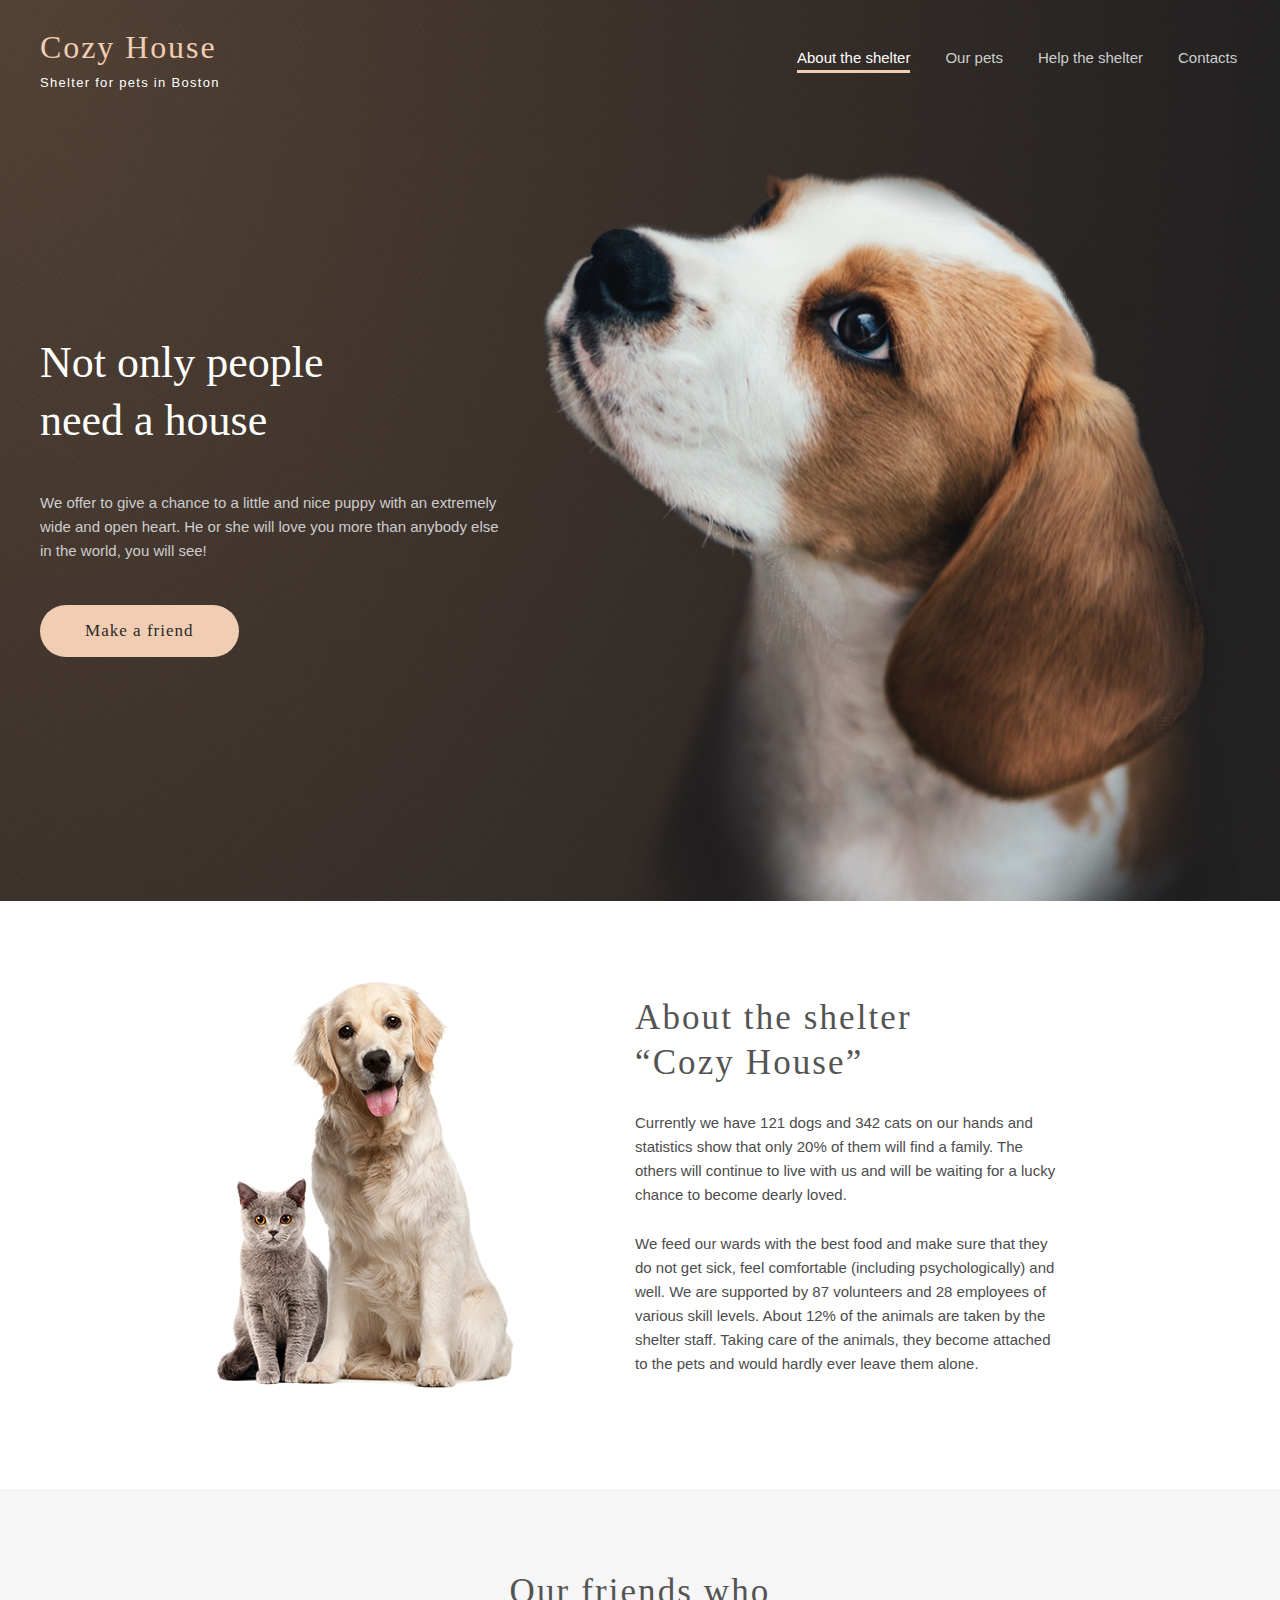
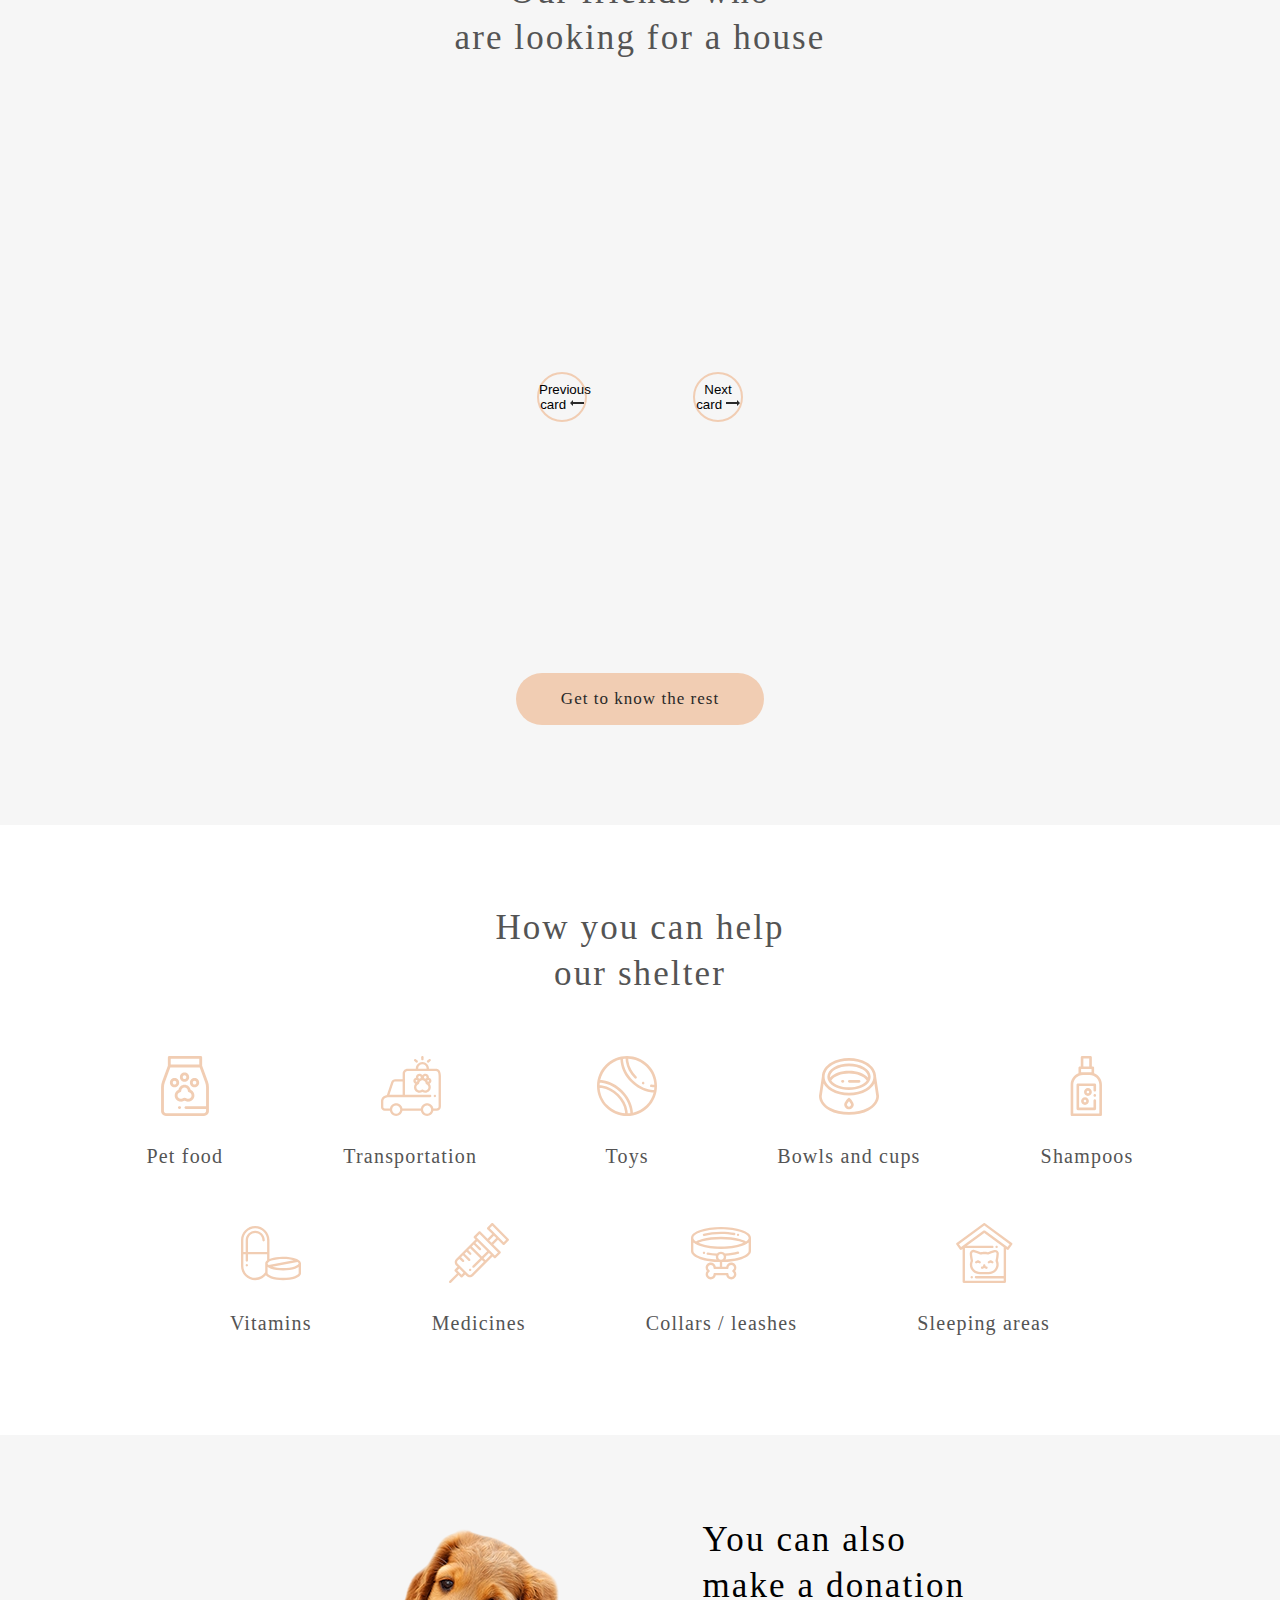
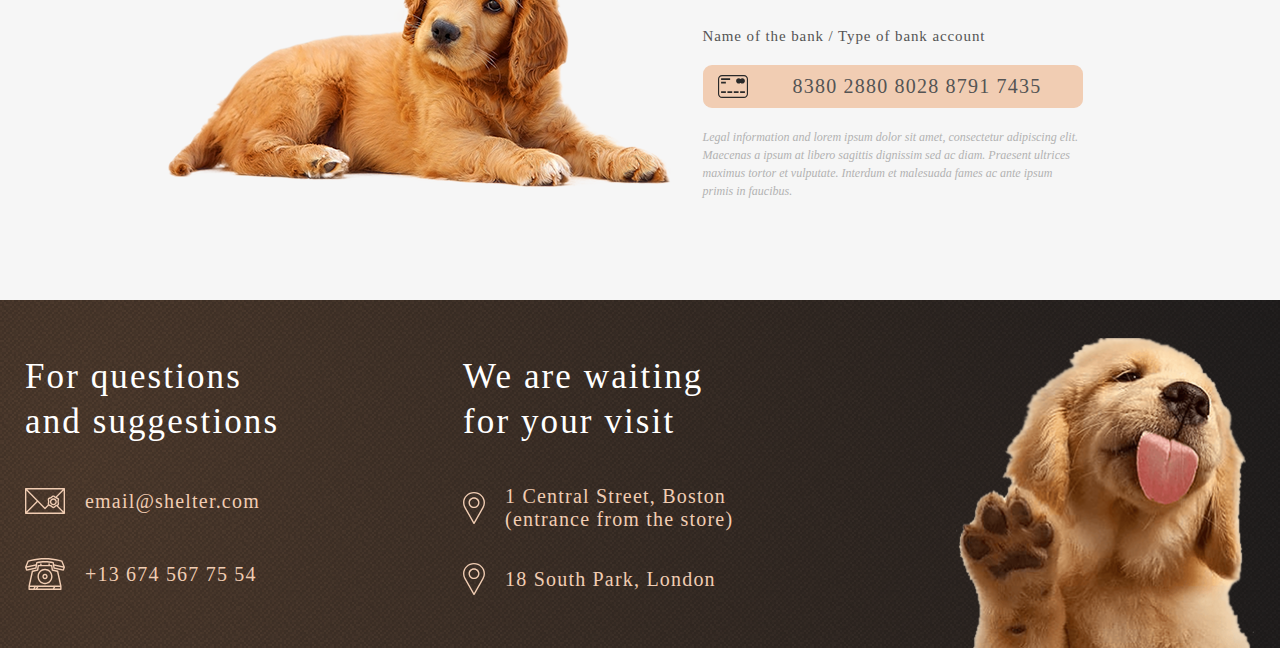
==== index.html @ 76b12723 "Add files via upload" ====
<!DOCTYPE html>
<html lang="en">
  <head>
    <title>Shelter</title>
    <meta charset="UTF-8" />
    <meta name="viewport" content="width=device-width, initial-scale=1.0" />
    <link rel="stylesheet" href="./css/main_style.css" />
    <link rel="stylesheet" href="./css/PetComponent.css" />
    <link rel="stylesheet" href="./css/PetCardComponent.css" />
    <link
      type="image/x-icon"
      href="./assets/icon/favicon_shelter.svg"
      rel="shortcut icon"
    />
    <link
      type="Image/x-icon"
      href="./assets/icon/favicon_shelter.svg"
      rel="icon"
    />
    <script src="./index.js"></script>
    <script src="./PetCardComponent.js"></script>
  </head>
  <body>
    <div class="wrapper">
      <div class="container">
        <header>
          <div class="headerWrapperBox">
            <div class="logo">
              <a class="logoLink" href="#">
                <h1>Cozy House</h1>
                <p class="logoP">Shelter for pets in Boston</p>
              </a>
            </div>
            <div class="nav">
              <ul class="nav">
                <li>
                  <a class="headerLink" id="fixed" href="#"
                    >About the shelter</a
                  >
                </li>
                <li>
                  <a class="headerLink" href="./our_pets.html">Our pets</a>
                </li>
                <li><a class="headerLink" href="#help">Help the shelter</a></li>
                <li><a class="headerLink" href="#contacts">Contacts</a></li>
              </ul>
            </div>
            <div class="burger">
              <a href="#"
                ><img src="./assets/buttons/Burger.svg" alt="burer"
              /></a>
            </div>
          </div>
        </header>
        <main>
          <div class="startScreen">
            <div class="startScreenContent">
              <div class="content">
                <h2>Not only people <br class="size320" />need a house</h2>
                <p class="contentText">
                  We offer to give a chance to a little and nice puppy with an
                  extremely wide and open heart. He or she will love you more
                  than anybody else in the world, you will see!
                </p>
                <a class="pets" href="#pets">Make a friend</a>
              </div>
              <picture class="introImg">
                <img
                  class="screenPuppy"
                  src="./assets/start-screen-puppy.png"
                  alt="puppy"
                />
              </picture>
            </div>
          </div>
          <div class="about">
            <div class="aboutContent">
              <img
                class="about"
                src="./assets/about-pets.png"
                alt="aboutPets"
              />
              <div class="contentAbout">
                <h3 class="aboutH3">About the shelter <br />“Cozy House”</h3>
                <p class="about">
                  Currently we have 121 dogs and 342 cats on our hands and
                  statistics show that only 20% of them will find a family. The
                  others will continue to live with us and will be waiting for a
                  lucky chance to become dearly loved.
                </p>
                <p class="aboutBottom">
                  We feed our wards with the best food and make sure that they
                  do not get sick, feel comfortable (including psychologically)
                  and well. We are supported by 87 volunteers and 28 employees
                  of various skill levels. About 12% of the animals are taken by
                  the shelter staff. Taking care of the animals, they become
                  attached to the pets and would hardly ever leave them alone.
                </p>
              </div>
            </div>
          </div>
          <div class="pets" id="pets">
            <div class="petsContent">
              <h3 class="centerText">
                Our friends who <br />are looking for a house
              </h3>
              <div class="sliderBox">
                <div class="sliderButtonL">
                  <button class="previous">
                    <span class="hidden">Previous card</span>
                    <svg
                      class="buttonPrevious"
                      width="14"
                      height="6"
                      viewBox="0 0 14 6"
                      fill="none"
                      xmlns="http://www.w3.org/2000/svg"
                    >
                      <path d="M14 2V4H3V6L0 3L3 0V2H14Z" fill="#292929"></path>
                    </svg>
                  </button>
                </div>
                <div class="slider" id="slider">
                  <script type="module">
                    const petIndexes = slider();
                    import { pets } from "./pets.js";
                    const sliderElement = document.getElementById("slider");
                    const petCardComponent = new PetCardComponent(
                      pets[petIndexes[0]]
                    );
                    sliderElement.appendChild(petCardComponent.render());
                    const petCardComponent1 = new PetCardComponent(
                      pets[petIndexes[1]]
                    );
                    sliderElement.appendChild(petCardComponent1.render());
                    const petCardComponent2 = new PetCardComponent(
                      pets[petIndexes[2]]
                    );
                    sliderElement.appendChild(petCardComponent2.render());
                  </script>
                </div>
                <div class="sliderButtonR">
                  <button class="next">
                    <span class="hidden">Next card</span>
                    <svg
                      class="buttonNext"
                      width="14"
                      height="6"
                      viewBox="0 0 14 6"
                      fill="none"
                      xmlns="http://www.w3.org/2000/svg"
                    >
                      <path
                        d="M0 4V2L11 2V0L14 3L11 6V4L0 4Z"
                        fill="#292929"
                      ></path>
                    </svg>
                  </button>
                </div>
              </div>
              <a class="getToKnow" href="./our_pets.html"
                >Get to know the rest</a
              >
            </div>
          </div>
          <div class="help" id="help">
            <div class="helpWrapper">
              <div class="howHelp">
                <h3 class="centerText">How you can help <br />our shelter</h3>
              </div>
              <div class="list">
                <div class="listBox">
                  <img
                    class="listBox"
                    src="./assets/icon/icon-pet-food.svg"
                    alt="food"
                  />
                  <h4 class="listH4">Pet food</h4>
                </div>
                <div class="listBox">
                  <img
                    class="listBox"
                    src="./assets/icon/icon-transportation.svg"
                    alt="transport"
                  />
                  <h4 class="listH4">Transportation</h4>
                </div>
                <div class="listBox">
                  <img
                    class="listBox"
                    src="./assets/icon/icon-toys.svg"
                    alt="toys"
                  />
                  <h4 class="listH4">Toys</h4>
                </div>
                <div class="listBox">
                  <img
                    class="listBox"
                    src="./assets/icon/icon-bowls-and-cups.svg"
                    alt="bowls"
                  />
                  <h4 class="listH4">Bowls and cups</h4>
                </div>
                <div class="listBox">
                  <img
                    class="listBox"
                    src="./assets/icon/icon-shampoos.svg"
                    alt="shampoo"
                  />
                  <h4 class="listH4">Shampoos</h4>
                </div>
                <div class="listBox">
                  <img
                    class="listBox"
                    src="./assets/icon/icon-vitamins.svg"
                    alt="vitamins"
                  />
                  <h4 class="listH4">Vitamins</h4>
                </div>
                <div class="listBox">
                  <img
                    class="listBox"
                    src="./assets/icon/icon-medicines.svg"
                    alt="medicine"
                  />
                  <h4 class="listH4">Medicines</h4>
                </div>
                <div class="listBox">
                  <img
                    class="listBox"
                    src="./assets/icon/icon-collars-leashes.svg"
                    alt="collars"
                  />
                  <h4 class="listH4">Collars / leashes</h4>
                </div>
                <div class="listBox">
                  <img
                    class="listBox"
                    src="./assets/icon/icon-sleeping-area.svg"
                    alt="sleep"
                  />
                  <h4 class="listH4">Sleeping areas</h4>
                </div>
              </div>
            </div>
          </div>
          <div class="donations">
            <div class="donationWrapper">
              <div class="donationImg_box">
                <img
                  class="donationImg"
                  src="./assets/donation-dog.png"
                  alt="donationContent"
                />
              </div>
              <div class="donationInfo">
                <h3 class="donation">
                  You can also <br />
                  make a donation
                </h3>
                <h5 class="donation">
                  Name of the bank / Type of bank account
                </h5>
                <div class="creditCard">
                  <a class="donationLink" href="#">8380 2880 8028 8791 7435</a>
                </div>
                <p class="donation">
                  Legal information and lorem ipsum dolor sit amet, consectetur
                  adipiscing elit. Maecenas a ipsum at libero sagittis dignissim
                  sed ac diam. Praesent ultrices maximus tortor et vulputate.
                  Interdum et malesuada fames ac ante ipsum primis in faucibus.
                </p>
              </div>
            </div>
          </div>
        </main>
        <footer id="contacts">
          <div class="footerWrapper">
            <div class="contacts">
              <h3 class="footer">
                For questions <br class="sizeSsmall" />and suggestions
              </h3>
              <div class="footer_email">
                <a class="footerLink" href="mailto:email@shelter.com"
                  >email@shelter.com</a
                >
              </div>
              <div class="footer_phone">
                <a class="footerLink" href="tel:+136745677554"
                  >+13 674 567 75 54</a
                >
              </div>
            </div>
            <div class="locations">
              <h3 class="footer sizesmall">
                We are waiting <br class="sizeSsmall" />
                for your visit
              </h3>
              <div class="footer_adress1">
                <a
                  class="footerLink_adress"
                  href="https://maps.app.goo.gl/YAcCafszEa6BUngT7"
                  target="_blank"
                  >1 Central Street, Boston (entrance from the store)</a
                >
              </div>
              <div class="footer_adress2">
                <a
                  class="footerLink_adress"
                  href="https://maps.app.goo.gl/WRaW55X6x39eoQyZ9"
                  target="_blank"
                  >18 South Park, London</a
                >
              </div>
            </div>
            <img
              class="imgFooter"
              src="./assets/footer-puppy.png"
              alt="puppyFooter"
            />
          </div>
        </footer>
      </div>
    </div>
  </body>
</html>
---- css/main_style.css ----
* {
  padding: 0px;
  margin: 0px;
  border: 0px;
}
br.size320 {
  display: none;
}
a:link,
a:visited {
  text-decoration: none;
}
html {
  scroll-behavior: smooth;
}
main {
  position: relative;
  z-index: 0;
  margin-top: -100px;
}

div.wrapper {
  display: flex;
  justify-content: center;
  width: 100%;
  height: 100%;
}
div.container {
  width: 100%;
  display: flex;
  flex-direction: column;
  justify-content: center;
}
div.burger {
  display: none;
}
span.hidden {
  overflow: hidden;
}
/*Menu*/

header {
  width: 100%;
  display: flex;
  justify-content: center;
  position: relative;
  z-index: 1;
}

div.headerWrapperBox {
  width: 1280px;
  display: flex;
  justify-content: space-between;
  padding: 30px 40px 0 40px;
}

div.nav {
  margin-top: auto;
  margin-bottom: auto;
  width: 443px;
  height: 27px;
  display: flex;
  justify-content: space-between;
}

ul li {
  list-style-type: none;
  font-family: "Arial";
  font-style: normal;
  font-weight: 400;
  font-size: 15px;
  line-height: 160%;
  color: #cdcdcd;
}

ul.nav {
  padding: 0px;
  gap: 35px;
  color: #cdcdcd;
  display: flex;
  flex-direction: row;
  font-family: Arial, Helvetica, sans-serif;
}

h1 {
  color: #f1cdb3;
  font-family: "Georgia", serif;
  font-weight: 400;
  font-size: 32px;
  line-height: 110%;
  letter-spacing: 0.06em;
  margin-bottom: 11px;
}
a.headerLink#fixed {
  cursor: pointer;
  font-size: 15px;
  line-height: 160%;
  border-bottom: 3px solid #f1cdb3;
  pointer-events: none;
  color: #fff;
  padding-bottom: 4px;
  font-family: "Arial", sans-serif;
}

a.headerLink:link {
  text-decoration: none;
  font-family: "Arial";
  font-style: normal;
  font-weight: 400;
  width: 114px;
  font-size: 15px;
  line-height: 160%;
  color: #cdcdcd;
  padding-bottom: 2px;
}
a.headerLink:hover {
  text-decoration: none;
  color: #fafafa;
  border-bottom: 3px solid #f1cdb3;
  height: 3px;
  font-weight: 400;
  font-size: 15px;
  line-height: 160%;
  padding-bottom: 2px;
}

a.headerLink:visited {
  text-decoration: none;
  color: #cdcdcd;
  padding-bottom: 2px;
}

/*Logo Link*/
div.logo {
  position: relative;
  display: flex;
  flex-direction: column;
  justify-content: center;
  align-items: center;
}
a.logoLink:link {
  text-decoration: none;
}
p.logoP {
  text-align: center;
  color: #fff;
  font-weight: 400;
  font-size: 13px;
  letter-spacing: 0.1em;
  line-height: 1;
  font-family: "Arial", sans-serif;
}

/*Main*/

/*About shelter*/
.startScreen {
  display: flex;
  justify-content: center;
  overflow-y: hidden;
  background: url(../assets/noise_transparent.png),
    radial-gradient(100% 215.42% at 0% 0%, #5b483a 0%, #262425 100%), #211f20;
}
h2 {
  font-family: "Georgia";
  font-style: normal;
  font-weight: 400;
  font-size: 44px;
  line-height: 130%;
  color: #ffffff;
  width: 310px;
}
p.contentText {
  max-width: 460px;
  font-family: "Arial", sans-serif;
  font-weight: 400;
  font-size: 15px;
  line-height: 160%;
  color: #cdcdcd;
  display: block;
  unicode-bidi: isolate;
}

div.startScreenContent {
  width: 1280px;
  display: flex;
  flex-direction: row;
  margin: 180px 40px 0;
  justify-content: center;
  align-items: center;
  gap: 42px;
}
div.content {
  display: flex;
  flex-direction: column;
  gap: 42px;
  min-width: 460px;
  width: 460px;
  margin-top: -79px;
}

img.screenPuppy {
  width: 100%;
  height: 100%;
  object-fit: cover;
}
picture.introImg {
  width: 100%;
  height: 100%;
}

a.pets {
  width: fit-content;
  text-decoration: none;
  display: inline-flex;
  border-radius: 100px;
  padding: 15px 45px;
  text-align: center;
  background-color: #f1cdb3;
  font-family: "Georgia", serif;
  font-weight: 400;
  font-size: 17px;
  line-height: 130%;
  letter-spacing: 0.06em;
  color: #292929;
  transition: 0.2s all ease-in;
}
a.pets:hover {
  background-color: #fddcc4;
}
/*About*/

div.about {
  display: flex;
  justify-content: center;
}
div.aboutContent {
  max-width: 1230px;
  padding: 0 15px;
  margin: 80px 40px 100px 40px;
  display: flex;
  justify-content: center;
  align-items: center;
  margin-bottom: 100px;
}
img.about {
  width: 300px;
  height: 408px;
  margin-right: 120px;
}
div.contentAbout {
  max-width: 430px;
}
p.about {
  font-family: "Arial", sans-serif;
  font-style: normal;
  font-weight: 400;
  font-size: 15px;
  line-height: 160%;
  color: #4c4c4c;
  margin-bottom: 25px;
}
p.aboutBottom {
  font-family: "Arial", sans-serif;
  font-style: normal;
  font-weight: 400;
  font-size: 15px;
  line-height: 160%;
  color: #4c4c4c;
}
h3.aboutH3 {
  font-family: "Georgia";
  font-style: normal;
  font-weight: 400;
  font-size: 35px;
  line-height: 130%;
  color: #545454;
  letter-spacing: 0.06em;
  margin-bottom: 25px;
}

/*Pets*/
div.pets {
  background: #f6f6f6;
}
div.petsContent {
  max-width: 1200px;
  padding: 80px 15px 100px;
  margin: 0 auto;
  text-align: center;
  margin-bottom: 80px;
}
h3.centerText {
  max-width: 400px;
  text-align: center;
  font-family: "Georgia", serif;
  font-style: normal;
  font-weight: 400;
  font-size: 35px;
  line-height: 130%;
  letter-spacing: 0.06em;
  color: #545454;
  margin: 0 auto;
}
div.sliderBox {
  display: flex;
  width: 1200px;
  flex-direction: row;
  justify-content: center;
}
div.slider {
  display: flex;
  flex-direction: row;
  margin: 60px 0 60px 0;
  justify-content: center;
  gap: 90px;
  height: 433px;
}
div.card {
  background: #fafafa;
  border-radius: 9px;
  width: 270px;
  height: 435px;
  display: grid;
  transition: 0.3s all ease-in;
}

button.learnMore {
  border: 2px solid #f1cdb3;
  background: #fafafa;
  border-radius: 100px;
  width: 187px;
  height: 52px;
  align-content: center;
  margin: 30px 41.5px;
  transition: 0.2s all ease-in;
}
div.card:hover .learnMore {
  background: #fddcc4;
}
div.card:hover {
  cursor: pointer;
  background-color: #fff;
  box-shadow: 0 2px 35px 14px rgba(13, 13, 13, 0.04);
}
img.cardImg {
  max-width: 270px;
  height: 270px;
  margin-bottom: 30px;
}
p.pets {
  font-family: "Georgia", serif;
  font-weight: 400;
  font-size: 20px;
  letter-spacing: 0.06em;
  text-align: center;
  color: #545454;
}
p.petsMore {
  font-family: "Georgia", serif;
  font-weight: 400;
  font-size: 17px;
  line-height: 130%;
  letter-spacing: 0.06em;
  color: #292929;
}
a.getToKnow {
  text-decoration: none;
  display: inline-flex;
  border-radius: 100px;
  padding: 15px 45px;
  text-align: center;
  background-color: #f1cdb3;
  font-family: "Georgia", serif;
  font-weight: 400;
  font-size: 17px;
  line-height: 130%;
  letter-spacing: 0.06em;
  color: #292929;
}
a.getToKnow:hover {
  background-color: #fddcc4;
  transition: 0.2s all ease-in;
}
button.previous,
.next {
  display: block;
  width: 50px;
  height: 50px;
  border-radius: 100px;
  border: 2px solid #f1cdb3;
  cursor: pointer;
  color: inherit;
  background-color: inherit;
}
svg.buttonNext,
.buttonPrevious {
  top: 50%;
  left: 50%;
  transform: translate(0%, -50%);
}
div.sliderButtonL {
  padding-right: 53px;
}
div.sliderButtonR {
  padding-left: 53px;
}
button.previous:hover {
  background-color: #fddcc4;
  border: 2px solid #fddcc4;
  transition: 0.2s all ease-in;
}
button.next:hover {
  background-color: #fddcc4;
  border: 2px solid #fddcc4;
  transition: 0.2s all ease-in;
}
div.sliderButtonL,
.sliderButtonR {
  display: flex;
  align-items: center;
}

/*How help*/
div.helpWrapper {
  max-width: 1076px;
  padding: 0 15px;
  margin: 0 auto;
  margin-bottom: 100px;
}
h3.centerText {
  text-align: center;
  font-family: "Georgia", serif;
  font-style: normal;
  font-weight: 400;
  font-size: 35px;
  line-height: 130%;
  letter-spacing: 0.06em;
  color: #545454;
  margin: 0 auto;
  margin-bottom: 60px;
}
div.list {
  height: fit-content;
  display: flex;
  flex-wrap: wrap;
  justify-content: center;
  gap: 120px;
  row-gap: 55px;
}
h4.listH4 {
  font-family: "Georgia", serif;
  font-style: normal;
  font-weight: 400;
  font-size: 20px;
  line-height: 115%;
  text-align: center;
  letter-spacing: 0.06em;
  color: #545454;
}
img.listBox {
  max-width: 100%;
  margin-bottom: 29px;
  vertical-align: top;
}
div.listBox {
  display: flex;
  flex-direction: column;
  align-items: center;
}

/*Donation*/
div.donations {
  background: #f6f6f6;
}
div.donationWrapper {
  max-width: 945px;
  margin: 0 auto;
  padding: 82px 15px 100px 15px;
  display: flex;
  align-items: center;
}
div.donationImg_box {
  margin-right: 30px;
}
img.donationImg {
  vertical-align: top;
}

div.donationInfo {
  max-width: 380px;
}
h3.donation {
  font-family: "Georgia", serif;
  font-size: 35px;
  font-weight: 400;
  line-height: 45.5px;
  letter-spacing: 0.06em;
  margin-bottom: 20px;
}
h5.donation {
  font-family: "Georgia", serif;
  font-size: 15px;
  font-weight: 400;
  line-height: 16.5px;
  letter-spacing: 0.06em;
  color: #545454;
  margin-bottom: 20px;
}
div.creditCard {
  max-width: 349px;
  padding: 10px 0px 10px 49px;
  border-radius: 9px;
  text-align: center;
  margin-bottom: 20px;
  background: url(../assets/icon/credit-card.svg), #f1cdb3;
  background-position: 15px 50%;
  background-repeat: no-repeat;
}
a.donationLink {
  font-family: "Georgia", serif;
  font-size: 20px;
  font-weight: 400;
  line-height: 23px;
  text-align: right;
  color: #545454;
  letter-spacing: 0.06em;
}
p.donation /*legend*/ {
  font-weight: 400;
  font-style: italic;
  font-size: 12px;
  line-height: 18px;
  color: #b2b2b2;
}

/*Footer*/
footer {
  background: url(../assets/noise_transparent@2x.png),
    radial-gradient(110.67% 538.64% at 5.73% 50%, #513d2f 0%, #1a1a1c 100%),
    linear-gradient(0deg, #211f20, #211f20);
}
.footerWrapper {
  max-width: 1230px;
  padding: 38px 15px 0px 15px;
  display: flex;
  justify-content: space-between;
  margin: 0 auto;
}
div.contacts {
  max-width: 280px;
  padding-top: 16px;
}
div.locations {
  margin-left: -6px;
  padding-top: 16px;
  max-width: 302px;
}
h3.footer {
  font-family: "Georgia", serif;
  font-style: normal;
  font-weight: 400;
  font-size: 35px;
  line-height: 130%;
  letter-spacing: 0.06em;
  color: #ffffff;
  margin-bottom: 40px;
}
div.footer_email {
  margin-bottom: 40px;
  background: url(../assets/icon/icon-email.svg);
  background-position: 0 0;
  background-repeat: no-repeat;
}
div.footer_phone {
  margin-bottom: 40px;
  background: url(../assets/icon/icon-phone.svg);
  background-position: 0 0;
  background-repeat: no-repeat;
}
div.footer_adress1 {
  margin-bottom: 32px;
  padding-left: 42px;
  background: url(../assets/icon/icon-marker.svg);
  background-position: 0 50%;
  background-repeat: no-repeat;
}
div.footer_adress2 {
  background: url(../assets/icon/icon-marker.svg);
  background-position: 0 0;
  background-repeat: no-repeat;
  padding: 5px 0px 5px 42px;
}
.footerLink {
  display: block;
  font-family: "Georgia", serif;
  font-style: normal;
  font-weight: 400;
  font-size: 20px;
  line-height: 115%;
  letter-spacing: 0.06em;
  color: #f1cdb3;
  padding: 5px 0px 5px 60px;
}
.footerLink_adress {
  display: block;
  font-family: "Georgia", serif;
  font-style: normal;
  font-weight: 400;
  font-size: 20px;
  line-height: 115%;
  letter-spacing: 0.06em;
  color: #f1cdb3;
}
---- css/PetComponent.css ----
p.name {
  font-family: "Georgia", serif;
  font-weight: 400;
  font-size: 20px;
  letter-spacing: 0.06em;
  text-align: center;
  color: #545454;
}
.petDescription {
  container-type: size;
  width: 270px;
  height: 383px;
}
@container (width<271px) {
  .age,
  .type,
  .breed,
  .description,
  .inoculations,
  .diseases,
  .parasites {
    display: none;
  }
}
img.petPhoto {
  margin-bottom: 30px;
}
---- css/PetCardComponent.css ----
.petCard {
  display: flex;
  flex-direction: column;
  background: #fafafa;
  border-radius: 9px;
  width: 270px;
  height: 435px;
  transition: 0.3s all ease-in;
}

.LearnMoreButton {
  border: 2px solid #f1cdb3;
  background: #fafafa;
  border-radius: 100px;
  width: 187px;
  height: 52px;
  align-content: center;
  margin: 30px 41.5px;
  transition: 0.2s all ease-in;

  font-family: "Georgia", serif;
  font-weight: 400;
  font-size: 17px;
  line-height: 130%;
  letter-spacing: 0.06em;
  color: #292929;
  padding: 13px 30px;
}
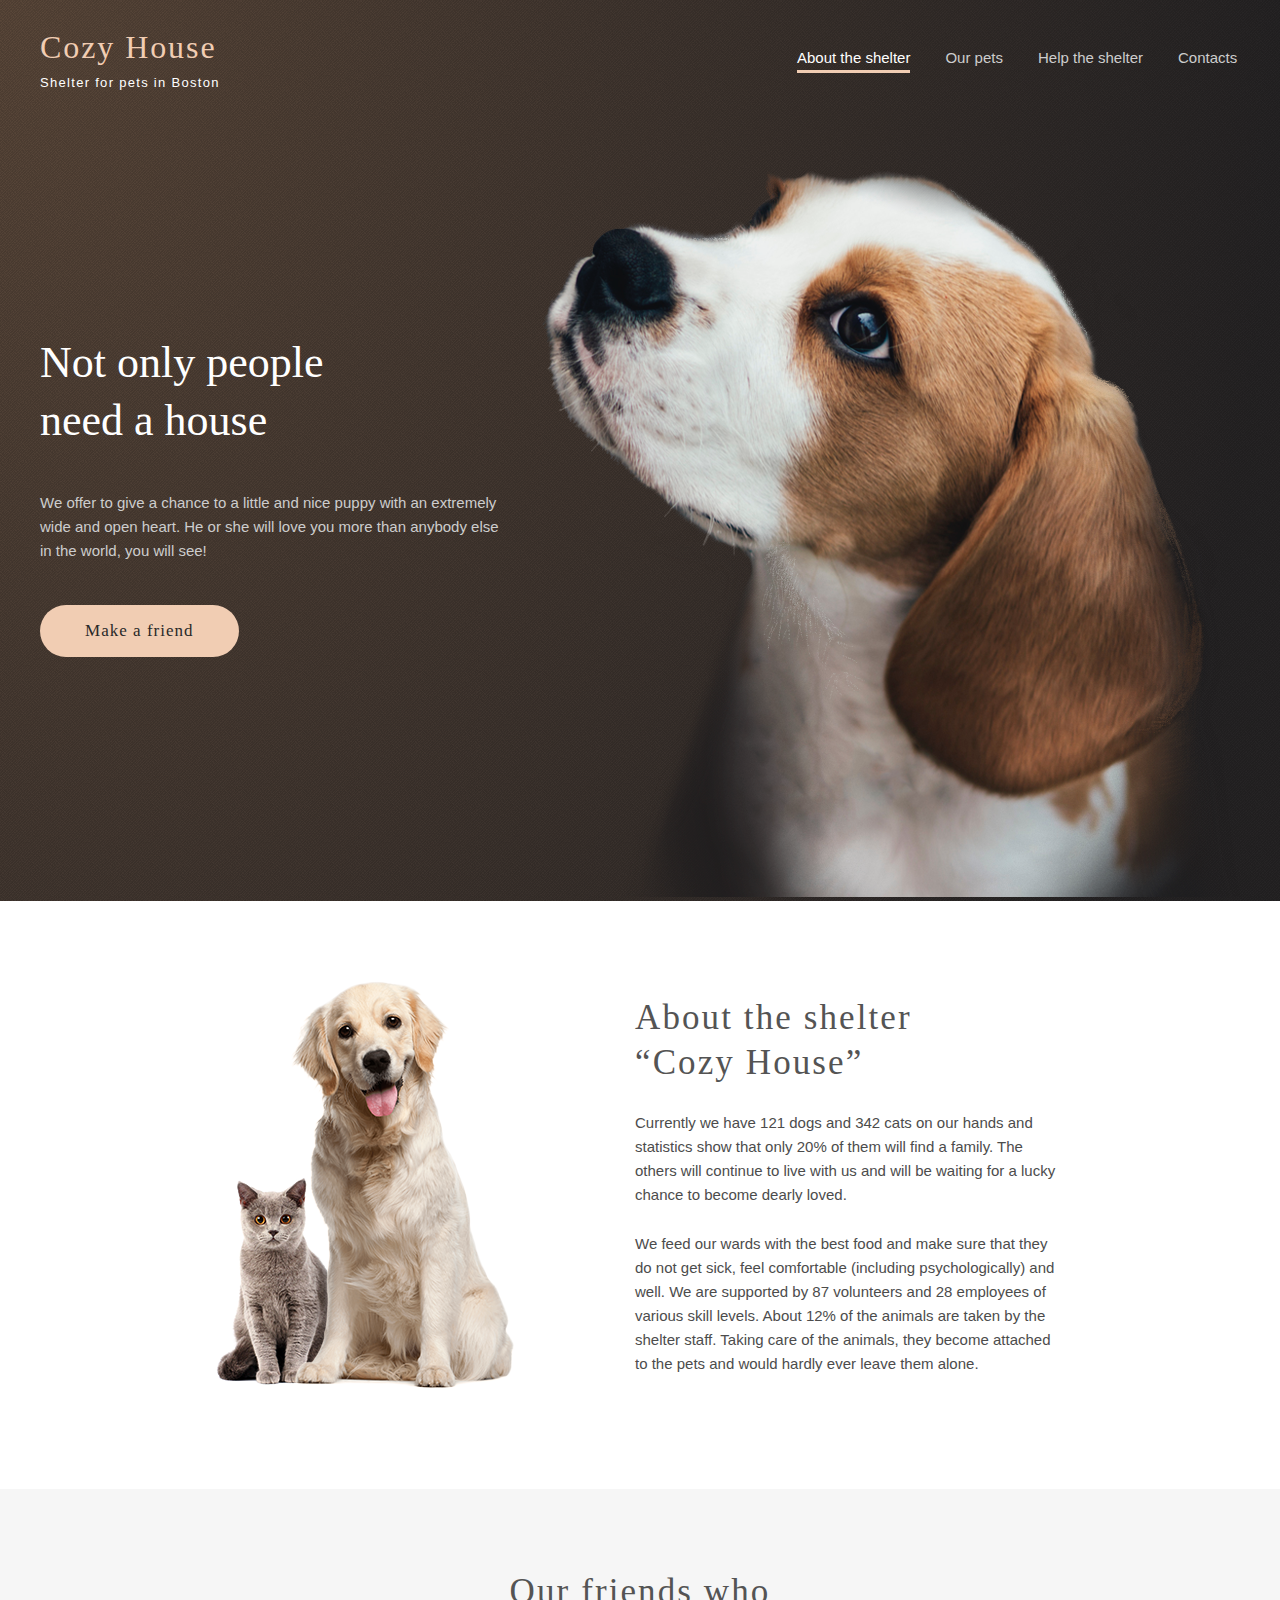
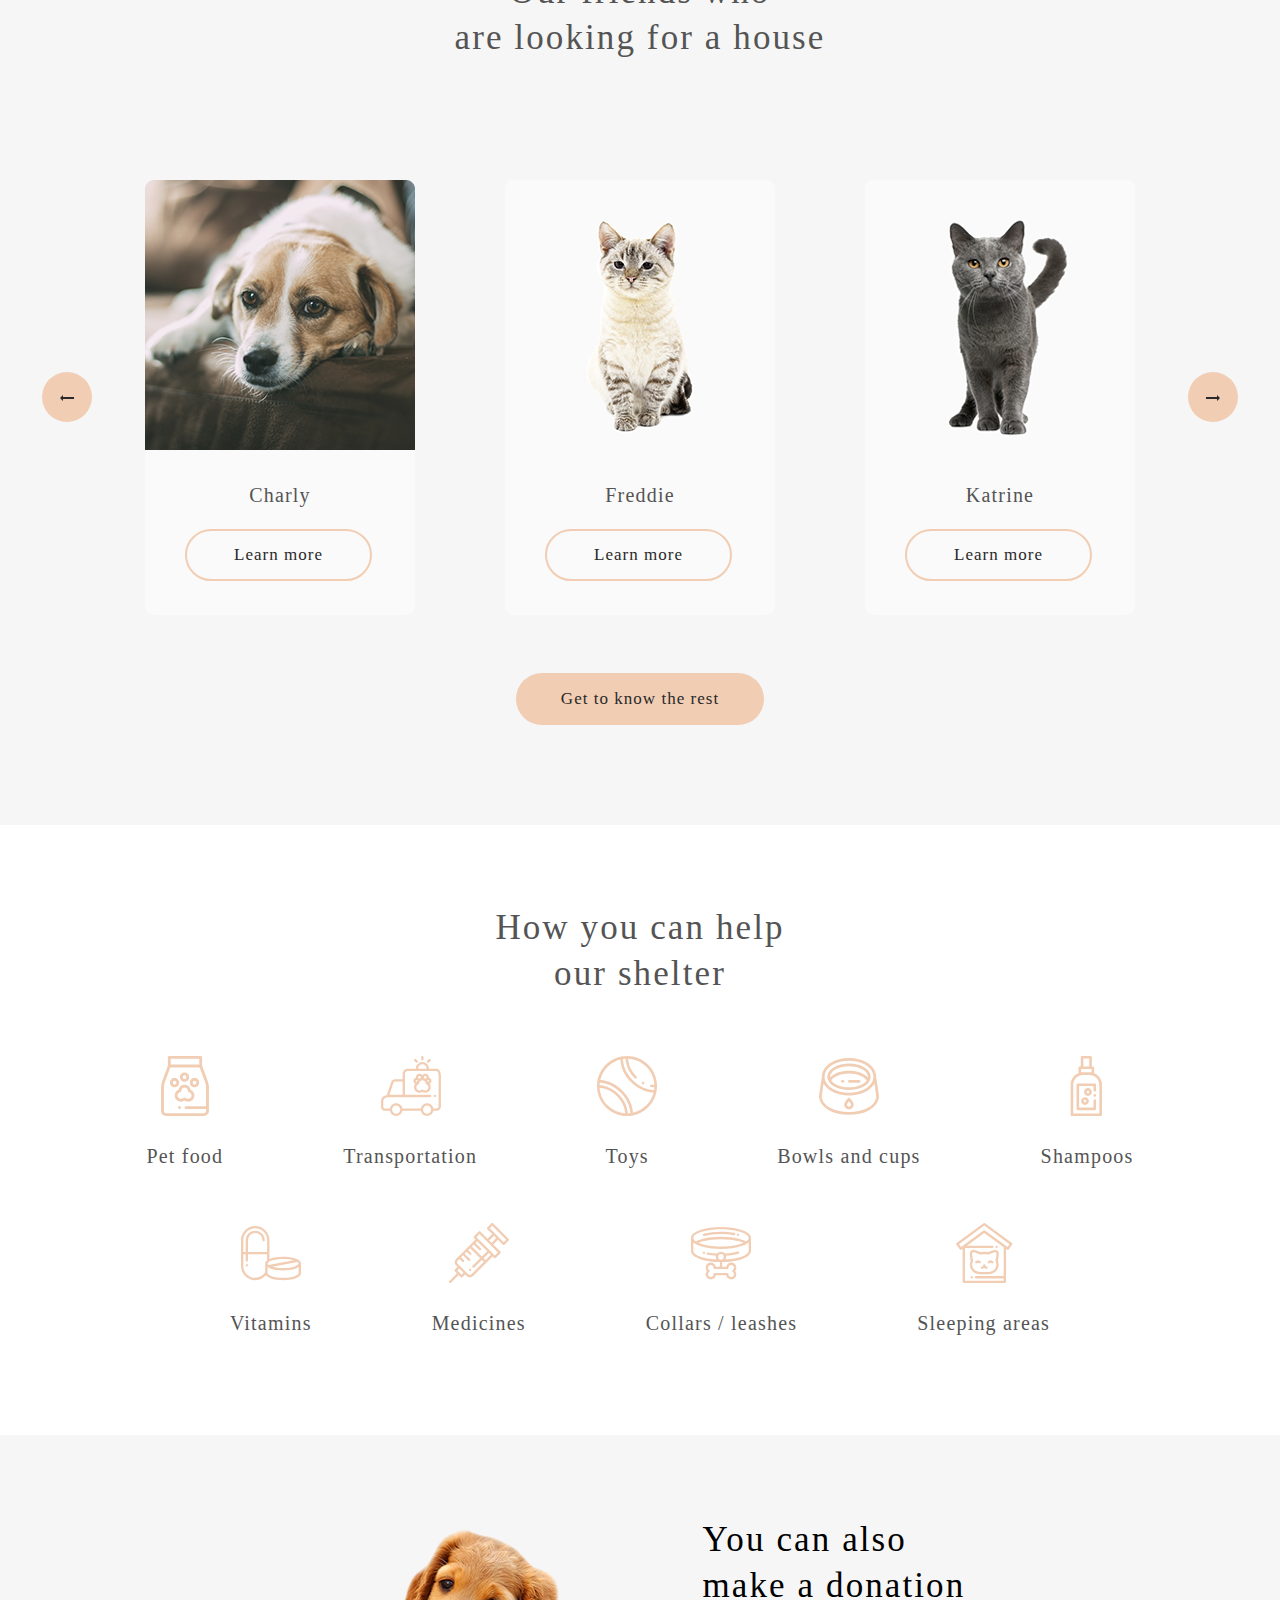
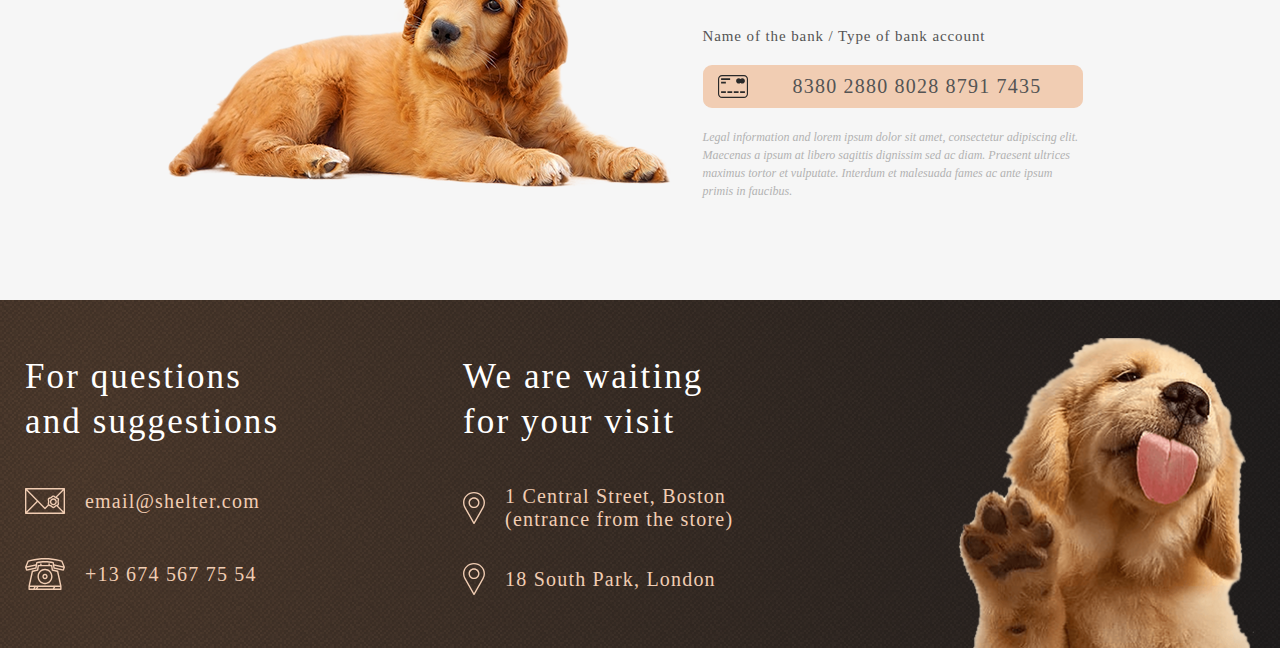
==== commit 758dea52: "Add files via upload" ====
--- a/index.html
+++ b/index.html
@@ -5,6 +5,16 @@
     <meta charset="UTF-8" />
     <meta name="viewport" content="width=device-width, initial-scale=1.0" />
     <link rel="stylesheet" href="./css/main_style.css" />
+    <link
+      rel="stylesheet"
+      media="screen and (min-width: 768px) and (max-width: 1199px)"
+      href="./css/main_768px.css"
+    />
+    <link
+      rel="stylesheet"
+      media="screen and (min-width: 320px) and (max-width: 767px)"
+      href="./css/main_320px.css"
+    />
     <link rel="stylesheet" href="./css/PetComponent.css" />
     <link rel="stylesheet" href="./css/PetCardComponent.css" />
     <link
@@ -17,10 +27,8 @@
       href="./assets/icon/favicon_shelter.svg"
       rel="icon"
     />
-    <script src="./index.js"></script>
-    <script src="./PetCardComponent.js"></script>
   </head>
-  <body>
+  <body class="no-scroll">
     <div class="wrapper">
       <div class="container">
         <header>
@@ -34,9 +42,8 @@
             <div class="nav">
               <ul class="nav">
                 <li>
-                  <a class="headerLink" id="fixed" href="#"
-                    >About the shelter</a
-                  >
+                  <a class="headerLink" id="fixed" href="#start"
+                    >About the shelter</a>
                 </li>
                 <li>
                   <a class="headerLink" href="./our_pets.html">Our pets</a>
@@ -45,15 +52,25 @@
                 <li><a class="headerLink" href="#contacts">Contacts</a></li>
               </ul>
             </div>
-            <div class="burger">
-              <a href="#"
-                ><img src="./assets/buttons/Burger.svg" alt="burer"
-              /></a>
-            </div>
+            <div class="burger-container">
+              <div id="burger-icon" class="burger-icon">
+                <span></span>
+                <span></span>
+                <span></span>
+            </div>
+            <nav id="mobile-nav" class="mobile-nav">
+              <ul>
+                <li><a class="mobile-navi" href="#start" id="fixed">About the shelter</a></li>
+                <li><a class="mobile-navi" href="./our_pets.html">Our pets</a></li>
+                <li><a class="mobile-navi" href="#help">Help the shelter</a></li>
+                <li><a class="mobile-navi" href="#contact">Contacts</a></li>
+              </ul>
+            </nav>
           </div>
         </header>
+        <div id="overlay" class="overlay"></div>
         <main>
-          <div class="startScreen">
+          <div class="startScreen" id="start">
             <div class="startScreenContent">
               <div class="content">
                 <h2>Not only people <br class="size320" />need a house</h2>
@@ -62,15 +79,17 @@
                   extremely wide and open heart. He or she will love you more
                   than anybody else in the world, you will see!
                 </p>
-                <a class="pets" href="#pets">Make a friend</a>
-              </div>
-              <picture class="introImg">
+                <div class="startButton">
+                  <a class="pets" href="#pets">Make a friend</a>
+                </div>
+              </div>
+              <div class="screenPuppyBox">
                 <img
                   class="screenPuppy"
                   src="./assets/start-screen-puppy.png"
                   alt="puppy"
                 />
-              </picture>
+              </div>
             </div>
           </div>
           <div class="about">
@@ -105,7 +124,7 @@
                 Our friends who <br />are looking for a house
               </h3>
               <div class="sliderBox">
-                <div class="sliderButtonL">
+                <div class="sliderButtonL" id="previousB">
                   <button class="previous">
                     <span class="hidden">Previous card</span>
                     <svg
@@ -122,24 +141,65 @@
                 </div>
                 <div class="slider" id="slider">
                   <script type="module">
-                    const petIndexes = slider();
-                    import { pets } from "./pets.js";
-                    const sliderElement = document.getElementById("slider");
-                    const petCardComponent = new PetCardComponent(
-                      pets[petIndexes[0]]
-                    );
-                    sliderElement.appendChild(petCardComponent.render());
-                    const petCardComponent1 = new PetCardComponent(
-                      pets[petIndexes[1]]
-                    );
-                    sliderElement.appendChild(petCardComponent1.render());
-                    const petCardComponent2 = new PetCardComponent(
-                      pets[petIndexes[2]]
-                    );
-                    sliderElement.appendChild(petCardComponent2.render());
+
+                    import { slider } from './js/slider.js';
+                    import { pets } from "./js/pets.js";
+
+                    document.addEventListener("DOMContentLoaded", () => {
+                      const sliderElement = document.getElementById("slider");
+                      const prevBtn = document.getElementById("previousB");
+                      const nextBtn = document.getElementById("nextB");
+
+                      let previousValues = [];
+                      let currentValues = [];
+                      let itemsToShow = 3;
+                      const totalPets = pets.length;
+
+                      function updateSlider(indexes) {
+                        sliderElement.innerHTML = '';
+                        indexes.forEach(index => {
+                          const petCardComponent = new PetCardComponent(pets[index]);
+                          sliderElement.appendChild(petCardComponent.render());
+                        });
+                      }
+
+                      function handleResize() {
+                        if (window.innerWidth >= 1280) {
+                          itemsToShow = 3;
+                        } else if (window.innerWidth >= 768) {
+                          itemsToShow = 2;
+                        } else {
+                          itemsToShow = 1;
+                        }
+                        currentValues = slider(previousValues, itemsToShow, pets);
+                        updateSlider(currentValues);
+                      }
+                      
+                      function updateSliderContent() {
+                        previousValues = [...currentValues]; // Save previous
+                        currentValues = slider(previousValues, itemsToShow, pets);
+                        updateSlider(currentValues);
+                      }
+
+                        prevBtn.addEventListener('click', () => {
+                        if (previousValues.length > 0) {
+                          const temp = currentValues;
+                          currentValues = previousValues;
+                          previousValues = temp;
+                          updateSlider(currentValues);
+                        }
+                      });
+                      nextBtn.addEventListener('click', () => {
+                      updateSliderContent();
+                      });
+
+                      window.addEventListener('resize', handleResize);
+
+                      handleResize();
+                    });
                   </script>
                 </div>
-                <div class="sliderButtonR">
+                <div class="sliderButtonR" id="nextB">
                   <button class="next">
                     <span class="hidden">Next card</span>
                     <svg
@@ -159,8 +219,7 @@
                 </div>
               </div>
               <a class="getToKnow" href="./our_pets.html"
-                >Get to know the rest</a
-              >
+                >Get to know the rest</a>
             </div>
           </div>
           <div class="help" id="help">
@@ -322,5 +381,20 @@
         </footer>
       </div>
     </div>
+    <div class="overlay" id="overlay"></div>
+
+    <div class="popup" id="popup">
+      <div class="popup-content">
+        <div class="close-button" id="closeButton">&times;</div>
+        <div class="petCard-pop">
+          <div class="petCard-popInner">
+          </div>
+        
+        </div>
+      </div> 
+    <script src="./js/Pop-up.js" defer></script>
+    <script src="./js/index.js"></script>
+    <script src="./js/PetCardComponent.js"></script>
+    <script src="./js/Burger-menu.js" defer></script>
   </body>
-</html>
+</html>--- a/css/main_style.css
+++ b/css/main_style.css
@@ -3,6 +3,7 @@
   margin: 0px;
   border: 0px;
 }
+
 br.size320 {
   display: none;
 }
@@ -31,12 +32,116 @@
   flex-direction: column;
   justify-content: center;
 }
-div.burger {
-  display: none;
-}
-span.hidden {
-  overflow: hidden;
-}
+/*Burger*/
+.burger-container {
+  display: none;
+}
+
+.burger-icon {
+  width: 40px;
+  height: 40px;
+  position: fixed;
+  top: 20px;
+  right: 20px;
+  cursor: pointer;
+  display: flex;
+  flex-direction: column;
+  justify-content: space-between;
+  align-items: center;
+  z-index: 11;
+}
+
+.burger-icon span {
+  display: none;
+  width: 30px;
+  height: 3px;
+  background-color: black;
+  transition: transform 0.3s ease;
+}
+
+.burger-icon.open span:nth-child(1) {
+  transform: rotate(90deg) translate(10px, -10px);
+}
+
+.burger-icon.open span:nth-child(2) {
+  transform: rotate(90deg) translate(0px, 0px);
+}
+
+.burger-icon.open span:nth-child(3) {
+  transform: rotate(90deg) translate(-10px, 10px);
+}
+
+.mobile-nav {
+  display: none;
+  position: fixed;
+  top: 0;
+  right: 0;
+  width: 320px;
+  height: 100vh;
+  background: #292929;
+  box-shadow: -2px 0 5px rgba(0, 0, 0, 0.3);
+  transform: translateX(100%);
+  transition: 0.3s ease;
+  z-index: 10;
+}
+
+.mobile-nav.open {
+  display: flex;
+  flex-direction: column;
+  align-items: center;
+  justify-content: center;
+  transform: translateX(0);
+}
+
+.overlay {
+  display: none;
+  position: fixed;
+  top: 0;
+  left: 0;
+  width: 100vw;
+  height: 100vh;
+  background: rgba(0, 0, 0, 0.5);
+  z-index: 9;
+}
+
+/*burger menu styles */
+.mobile-nav a {
+  display: block;
+  text-align: center;
+  text-decoration: none;
+  transition: 0.3s ease;
+  color: #cdcdcd;
+  padding-bottom: 40px;
+  font-family: "Arial";
+  font-style: normal;
+  font-weight: 400;
+  font-size: 32px;
+  line-height: 160%;
+}
+
+.mobile-nav a#fixed {
+  cursor: pointer;
+  font-size: 32px;
+  line-height: 160%;
+  border-bottom: 3px solid #f1cdb3;
+  pointer-events: none;
+  color: #fff;
+  padding-bottom: 2px;
+  margin-bottom: 40px;
+  font-family: "Arial", sans-serif;
+}
+
+a.mobile-navi :active {
+  text-decoration: none;
+  color: #fafafa;
+  border-bottom: 3px solid #f1cdb3;
+  height: 3px;
+  font-weight: 400;
+  font-size: 32px;
+  line-height: 160%;
+  padding-bottom: 2px;
+}
+
 /*Menu*/
 
 header {
@@ -316,7 +421,7 @@
   gap: 90px;
   height: 433px;
 }
-div.card {
+div.petCard {
   background: #fafafa;
   border-radius: 9px;
   width: 270px;
@@ -325,20 +430,20 @@
   transition: 0.3s all ease-in;
 }
 
-button.learnMore {
+button.LearnMoreButton {
   border: 2px solid #f1cdb3;
   background: #fafafa;
   border-radius: 100px;
   width: 187px;
   height: 52px;
   align-content: center;
-  margin: 30px 41.5px;
+  margin: -60px 40px 0 40px;
   transition: 0.2s all ease-in;
 }
-div.card:hover .learnMore {
+div.petCard:hover .LearnMoreButton {
   background: #fddcc4;
 }
-div.card:hover {
+div.petCard:hover {
   cursor: pointer;
   background-color: #fff;
   box-shadow: 0 2px 35px 14px rgba(13, 13, 13, 0.04);
@@ -382,23 +487,29 @@
   background-color: #fddcc4;
   transition: 0.2s all ease-in;
 }
-button.previous,
+
+.previous,
 .next {
   display: block;
   width: 50px;
   height: 50px;
-  border-radius: 100px;
-  border: 2px solid #f1cdb3;
+  border-radius: 50%;
+  background-color: #f1cdb3;
+  border: none;
   cursor: pointer;
-  color: inherit;
-  background-color: inherit;
-}
-svg.buttonNext,
-.buttonPrevious {
-  top: 50%;
-  left: 50%;
-  transform: translate(0%, -50%);
-}
+  z-index: 10;
+}
+
+.previous {
+  left: 10px;
+}
+.next {
+  right: 10px;
+}
+span.hidden {
+  display: none;
+}
+
 div.sliderButtonL {
   padding-right: 53px;
 }
@@ -407,12 +518,12 @@
 }
 button.previous:hover {
   background-color: #fddcc4;
-  border: 2px solid #fddcc4;
+  border-color: none;
   transition: 0.2s all ease-in;
 }
 button.next:hover {
   background-color: #fddcc4;
-  border: 2px solid #fddcc4;
+  border-color: none;
   transition: 0.2s all ease-in;
 }
 div.sliderButtonL,
@@ -438,7 +549,7 @@
   letter-spacing: 0.06em;
   color: #545454;
   margin: 0 auto;
-  margin-bottom: 60px;
+  padding-bottom: 60px;
 }
 div.list {
   height: fit-content;
@@ -612,3 +723,74 @@
   letter-spacing: 0.06em;
   color: #f1cdb3;
 }
+
+/* Pop-up */
+.overlay {
+  position: fixed;
+  top: 0;
+  left: 0;
+  width: 100%;
+  height: 100%;
+  background: rgba(0, 0, 0, 0.5);
+  display: none;
+  z-index: 13;
+}
+
+.popup {
+  position: fixed;
+  top: 50%;
+  left: 50%;
+  transform: translate(-50%, -50%);
+  background-color: transparent;
+  display: none;
+  z-index: 15;
+}
+
+.popup-content {
+  width: 952px;
+  height: 552px;
+  position: relative;
+  display: flex;
+  flex-direction: column;
+  align-items: flex-start;
+}
+.petCard-pop {
+  width: 900px;
+  height: 500px;
+  display: flex;
+  flex-direction: row;
+  justify-content: flex-start;
+  border-radius: 10px;
+  background-color: #fafafa;
+  box-shadow: 0px 2px 35px 14px rgba(13, 13, 13, 0.04);
+}
+
+.close-button {
+  width: 48px;
+  height: 48px;
+  background-color: transparent;
+  font-family: Georgia, "Times New Roman", Times, serif;
+  border: 2px solid #f1cdb3;
+  border-radius: 100px;
+  color: #292929;
+  display: flex;
+  align-items: center;
+  justify-content: center;
+  align-self: flex-end;
+  font-size: 26px;
+  font-weight: bold;
+  transition: 0.2s all ease-in;
+  cursor: pointer;
+  z-index: 12;
+  margin-right: 10px;
+  text-shadow: 0px 2px 4px rgba(0, 0, 0, 0.5);
+}
+
+.close-button:hover {
+  background-color: #fddcc4; /* Цвет фона при наведении */
+  color: #555; /* Цвет крестика при наведении */
+}
+
+.hidden {
+  display: none;
+}
--- a/css/main_768px.css
+++ b/css/main_768px.css
@@ -0,0 +1,175 @@
+@media screen and (min-width: 768px) and (max-width: 1199px) {
+  html {
+    scroll-behavior: smooth;
+  }
+
+  div.wrapper {
+    position: relative;
+  }
+  div.headerWrapperBox {
+    width: 100%;
+    padding: 30px 30px 0 30px;
+  }
+  div.nav {
+    width: 443px;
+  }
+  div.burger {
+    display: none;
+  }
+  nav.mobile-nav {
+    display: none;
+  }
+  div.container {
+    position: relative;
+  }
+
+  /*start screen*/
+  div.startScreenContent {
+    width: 569px;
+    gap: 100px;
+    padding: 60px 70px 0 69px;
+    flex-direction: column;
+  }
+  div.startButton {
+    display: flex;
+    justify-content: center;
+  }
+  picture.introImg {
+    margin-right: -120px;
+  }
+  img.screenPuppy {
+    width: 569px;
+    height: 593px;
+  }
+}
+
+div.sliderBox {
+  width: auto;
+}
+
+/*about*/
+div.aboutContent {
+  flex-direction: column-reverse;
+  padding: 0 0;
+  margin: 80px 166px 100px 165px;
+}
+div.contentAbout {
+  margin-bottom: 80px;
+}
+img.about {
+  margin: 0;
+}
+/*pets*/
+
+div.petsContent {
+  margin: 80px 30px 100px 30px;
+  padding: 80px 0 100px 0;
+}
+p.petsMore {
+  margin-top: 3px;
+}
+h3.centerText {
+  padding-bottom: 60px;
+}
+div.sliderBox {
+  width: auto;
+  gap: 12px;
+}
+div.slider {
+  margin: 0;
+  gap: 40px;
+  flex-wrap: wrap;
+  overflow: hidden;
+}
+div.sliderButtonL,
+div.sliderButtonR {
+  margin: 0;
+  padding: 0;
+  margin-right: 1px;
+}
+a.getToKnow {
+  margin-top: 60px;
+}
+img.cardImg {
+  margin-bottom: 27px;
+}
+
+/*help*/
+div.helpWrapper {
+  margin: 80px 69px 100px 69px;
+  padding: 0;
+}
+div.list {
+  gap: 60px;
+  row-gap: 55px;
+}
+div.listBox {
+  width: 170px;
+  height: 113px;
+}
+
+/*donations*/
+div.donationWrapper {
+  max-width: 768px;
+  padding: 0;
+  display: flex;
+  flex-direction: column-reverse;
+}
+div.donationInfo {
+  margin: 80px 194px 60px 194px;
+}
+div.donationImg_box {
+  margin-right: 0;
+  margin-bottom: 100px;
+}
+h3.donation {
+  margin-bottom: 18px;
+}
+/*footer*/
+div.footerWrapper {
+  max-width: 768px;
+  height: 639px;
+  padding: 0;
+  display: flex;
+  flex-direction: row;
+}
+img.imgFooter {
+  position: absolute;
+  margin-top: 329px;
+  margin-left: 234px;
+}
+div.contacts {
+  padding-top: 0;
+  margin-top: 30px;
+  margin-left: 64px;
+}
+div.locations {
+  padding-top: 0;
+  margin-top: 30px;
+  margin-right: 64px;
+}
+div.footer_adress1 {
+  margin-bottom: 32px;
+  margin-top: -6px;
+}
+div.footerLink {
+  display: block;
+  font-family: "Georgia", serif;
+  font-style: normal;
+  font-weight: 400;
+  font-size: 20px;
+  line-height: 115%;
+  letter-spacing: 0.06em;
+  color: #f1cdb3;
+  padding: 5px 0px 5px 60px;
+}
+div.footerLink_adress {
+  display: block;
+  font-family: "Georgia", serif;
+  font-style: normal;
+  font-weight: 400;
+  font-size: 20px;
+  line-height: 115%;
+  letter-spacing: 0.06em;
+  color: #f1cdb3;
+}
--- a/css/main_320px.css
+++ b/css/main_320px.css
@@ -0,0 +1,372 @@
+@media screen and (min-width: 320px) and (max-width: 767px) {
+  * {
+    padding: 0px;
+    margin: 0px;
+    border: 0px;
+  }
+  html {
+    overflow-x: hidden;
+  }
+  header {
+    margin: 0;
+  }
+  div.nav {
+    display: none;
+  }
+  html.no-scroll {
+    overflow: hidden;
+  }
+
+  /*burger*/
+  .burger-container {
+    display: block;
+  }
+  .overlay.active {
+    display: block;
+  }
+  .burger-icon {
+    display: block;
+  }
+  .burger-icon span {
+    display: block;
+    height: 2px;
+    margin-bottom: 8px;
+    background: #f1cdb3;
+  }
+
+  .mobile-nav.active {
+    right: 0;
+    display: block;
+  }
+
+  .overlay.active {
+    display: block;
+    opacity: 1;
+  }
+
+  /* burger rotation*/
+  .burger-icon.open img {
+    transform: rotate(90deg) translate(5px, 5px);
+  }
+  /*logo*/
+  div.logo {
+    margin: 30px 46px 0px 20px;
+  }
+  div.headerWrapperBox {
+    padding: 0;
+    width: 100%;
+  }
+
+  /*start screen*/
+  div.startButton {
+    margin: 0 auto;
+  }
+
+  div.startScreenContent {
+    display: flex;
+    flex-direction: column;
+    justify-content: center;
+    padding: 240px 10px 0 10px;
+    gap: 105px;
+    margin: 0;
+  }
+  div.contantBox {
+    padding: 0;
+    margin: 150px 10px 0 10px;
+  }
+  div.content {
+    padding: 0;
+    width: 100%;
+    min-width: 100%;
+    align-items: center;
+  }
+  h2 {
+    margin-left: 1px;
+    width: 100%;
+    font-family: "Georgia";
+    font-style: normal;
+    font-weight: 400;
+    font-size: 25px;
+    line-height: 130%;
+    text-align: center;
+    letter-spacing: 0.06em;
+    color: #ffffff;
+  }
+  p.contentText {
+    width: 100%;
+    height: 96px;
+    font-family: "Arial";
+    font-style: normal;
+    font-weight: 400;
+    font-size: 15px;
+    line-height: 160%;
+    text-align: center;
+  }
+  br.size320 {
+    display: inline;
+  }
+  a.pets {
+    margin: 0;
+    margin-top: -1px;
+  }
+  img.screenPuppy {
+    margin: 0;
+    width: 260px;
+    height: 271px;
+    margin-right: -40px;
+    margin-bottom: -4px;
+  }
+
+  img.about {
+    margin-right: 0;
+  }
+
+  /* about*/
+  div.aboutContent {
+    margin: 0;
+    flex-direction: column-reverse;
+  }
+  div.contentAbout {
+    margin-bottom: 0;
+  }
+  h3.aboutH3 {
+    font-family: "Georgia";
+    font-style: normal;
+    font-weight: 400;
+    font-size: 25px;
+    line-height: 130%;
+    text-align: center;
+    letter-spacing: 0.06em;
+    padding: 42px 10px 0 10px;
+  }
+  p.about {
+    font-family: "Arial";
+    font-style: normal;
+    font-weight: 400;
+    font-size: 15px;
+    line-height: 160%;
+    text-align: justify;
+    margin: 25px 25px 22px 25px;
+  }
+  p.aboutBottom {
+    font-family: "Arial";
+    font-style: normal;
+    font-weight: 400;
+    font-size: 15px;
+    line-height: 160%;
+    text-align: justify;
+    margin: 0px 25px 42px 25px;
+  }
+  img.about {
+    width: 260px;
+    height: 353.6px;
+  }
+
+  /*pets*/
+
+  div.petsContent {
+    padding: 0;
+    padding-top: 40px;
+    margin: 42px 10px 42px 10px;
+  }
+  h3.centerText {
+    font-family: "Georgia";
+    font-style: normal;
+    font-weight: 400;
+    font-size: 25px;
+    line-height: 130%;
+    text-align: center;
+    letter-spacing: 0.06em;
+    color: #545454;
+  }
+
+  div.slider {
+    margin: 0;
+    gap: 40px;
+    flex-wrap: wrap;
+    overflow: hidden;
+  }
+  h3.centerText {
+    padding-bottom: 60px;
+  }
+  div.slider {
+    margin: 0 25px 0 25px;
+    grid-column: span 2;
+  }
+  div.sliderBox {
+    width: 100%;
+    margin-top: -17px;
+    display: grid;
+    order: 1;
+    grid-auto-columns: auto;
+    grid-auto-rows: auto;
+    column-gap: 80px;
+    row-gap: 23px;
+  }
+  div.sliderButtonL {
+    order: 2;
+    justify-content: end;
+  }
+  div.sliderButtonR {
+    order: 3;
+  }
+  a.getToKnow {
+    margin-top: 42px;
+    margin-bottom: 42px;
+  }
+
+  /*help*/
+  div.helpWrapper {
+    margin: 0;
+    margin-bottom: 42px;
+    padding: 0;
+  }
+  div.list {
+    gap: 30px;
+    margin-top: -20px;
+    display: flex;
+    flex-wrap: wrap;
+    justify-content: flex-start;
+    margin-left: 15px;
+  }
+  div.listBox {
+    width: 130px;
+    height: 87px;
+  }
+  img.listBox {
+    width: 50px;
+    height: 50px;
+    margin: 0 40px 20px 40px;
+  }
+  h4.listH4 {
+    margin-top: 2px;
+    font-family: "Georgia";
+    font-style: normal;
+    font-weight: 400;
+    font-size: 15px;
+    line-height: 110%;
+    text-align: center;
+    letter-spacing: 0.06em;
+  }
+
+  /*donations*/
+  div.donationWrapper {
+    flex-direction: column-reverse;
+    padding: 0;
+  }
+  div.donationInfo {
+    margin: 42px 10px 0 10px;
+    align-content: center;
+  }
+  h3.donation {
+    font-family: "Georgia";
+    font-style: normal;
+    font-weight: 400;
+    font-size: 25px;
+    line-height: 130%;
+    text-align: center;
+    letter-spacing: 0.06em;
+  }
+  h5.donation {
+    font-family: "Georgia";
+    font-style: normal;
+    font-weight: 400;
+    font-size: 15px;
+    line-height: 160%;
+    text-align: center;
+    letter-spacing: 0;
+    padding-top: 2px;
+  }
+  a.donationLink {
+    font-family: "Georgia";
+    font-style: normal;
+    font-weight: 400;
+    font-size: 15px;
+    line-height: 110%;
+    letter-spacing: 0.06em;
+  }
+  div.creditCard {
+    max-width: 281px;
+    padding: 13px 5px 12px 49px;
+    margin-left: 9px;
+  }
+  p.donation {
+    font-family: "Arial";
+    font-style: italic;
+    font-weight: 400;
+    font-size: 12px;
+    line-height: 18px;
+    text-align: justify;
+    letter-spacing: 0;
+    padding: 0 10px;
+  }
+  div.donationImg_box {
+    margin-right: 0;
+    margin-bottom: 42px;
+  }
+  img.donationImg {
+    width: 260px;
+    height: 135.2px;
+    margin-top: 42px;
+  }
+
+  /*footer*/
+  div.footerWrapper {
+    padding: 0;
+    max-width: 320px;
+    flex-direction: column;
+    height: auto;
+  }
+  h3.footer {
+    font-family: "Georgia";
+    font-style: normal;
+    font-weight: 400;
+    font-size: 25px;
+    line-height: 130%;
+    letter-spacing: 0.06em;
+    text-align: center;
+  }
+  div.contacts {
+    padding-top: 0;
+    margin: 30px 21px 0 21px;
+  }
+  div.footer_email {
+    margin-left: 14px;
+  }
+  div.footer_phone {
+    margin-left: 19px;
+  }
+  br.sizeSsmall {
+    display: none;
+  }
+  div.locations {
+    padding-top: 0;
+    margin: 0;
+  }
+  img.imgFooter {
+    width: 260px;
+    height: 269px;
+    position: absolute;
+    margin-top: 540px;
+    margin-left: 30px;
+  }
+  h3.sizesmall {
+    margin-left: 18px;
+    margin-top: -3px;
+  }
+  div.footer_adress1 {
+    margin-left: 10px;
+    margin-top: 0;
+    margin-bottom: 39px;
+  }
+  a.footerLink_adress {
+    letter-spacing: 0.0556em;
+  }
+  div.footer_adress2 {
+    margin-left: 10px;
+    margin-top: 0;
+  }
+  footer {
+    height: 809px;
+  }
+}
--- a/css/PetComponent.css
+++ b/css/PetComponent.css
@@ -25,3 +25,14 @@
 img.petPhoto {
   margin-bottom: 30px;
 }
+@container (width>271px) {
+  .age,
+  .type,
+  .breed,
+  .description,
+  .inoculations,
+  .diseases,
+  .parasites {
+    display: flex;
+  }
+}
--- a/css/PetCardComponent.css
+++ b/css/PetCardComponent.css
@@ -17,7 +17,6 @@
   align-content: center;
   margin: 30px 41.5px;
   transition: 0.2s all ease-in;
-
   font-family: "Georgia", serif;
   font-weight: 400;
   font-size: 17px;
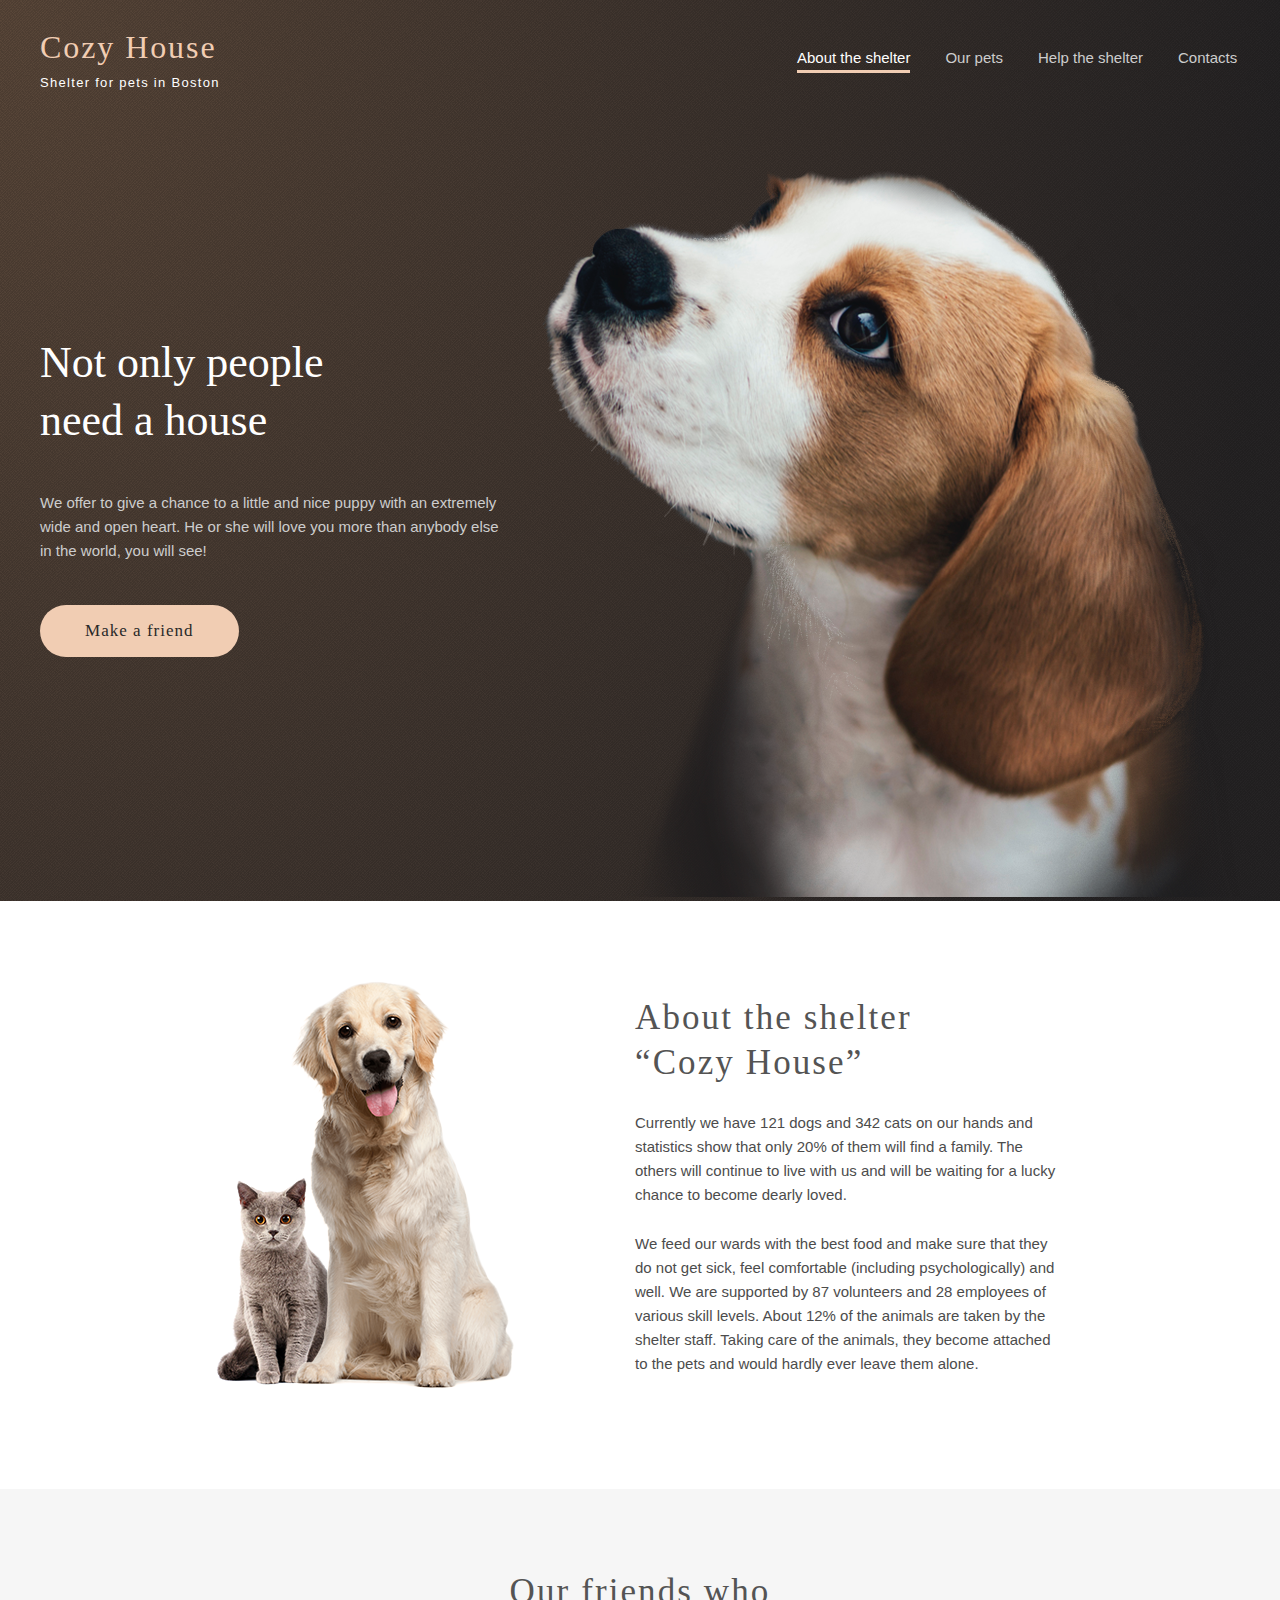
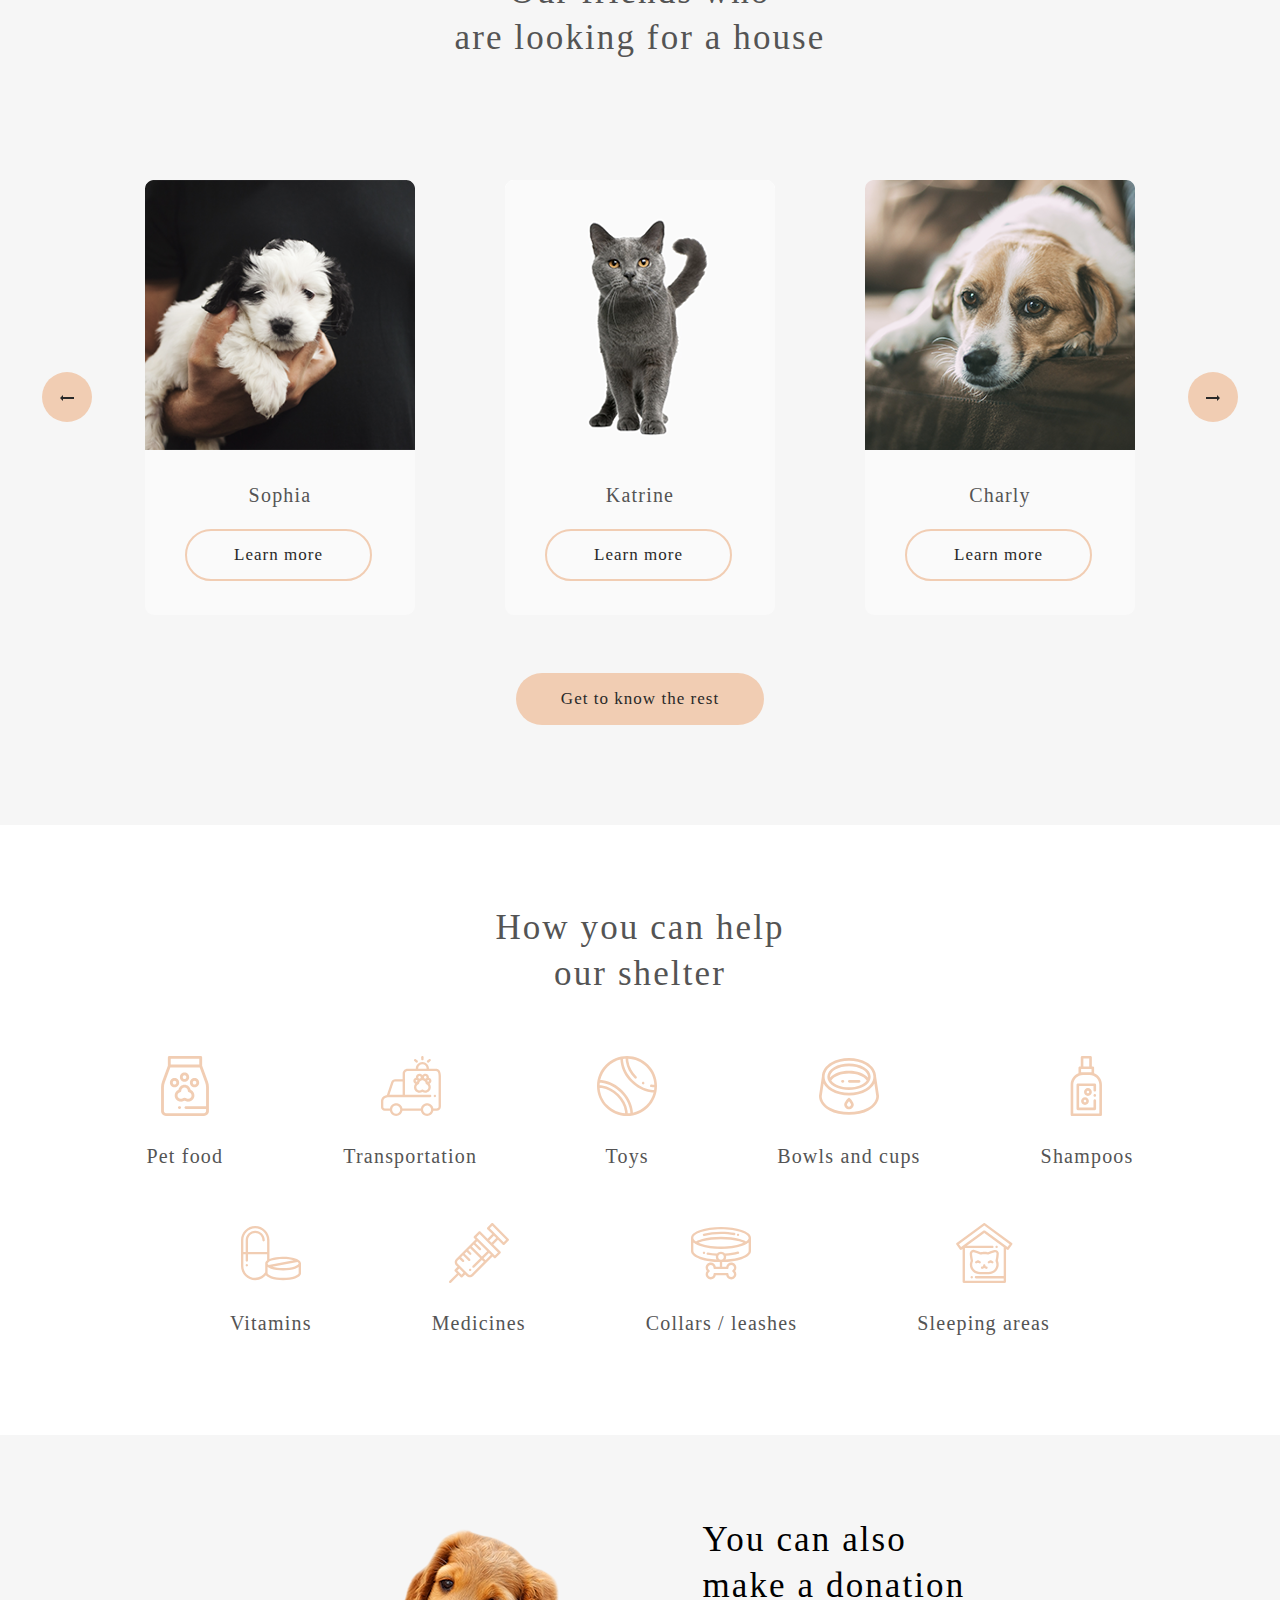
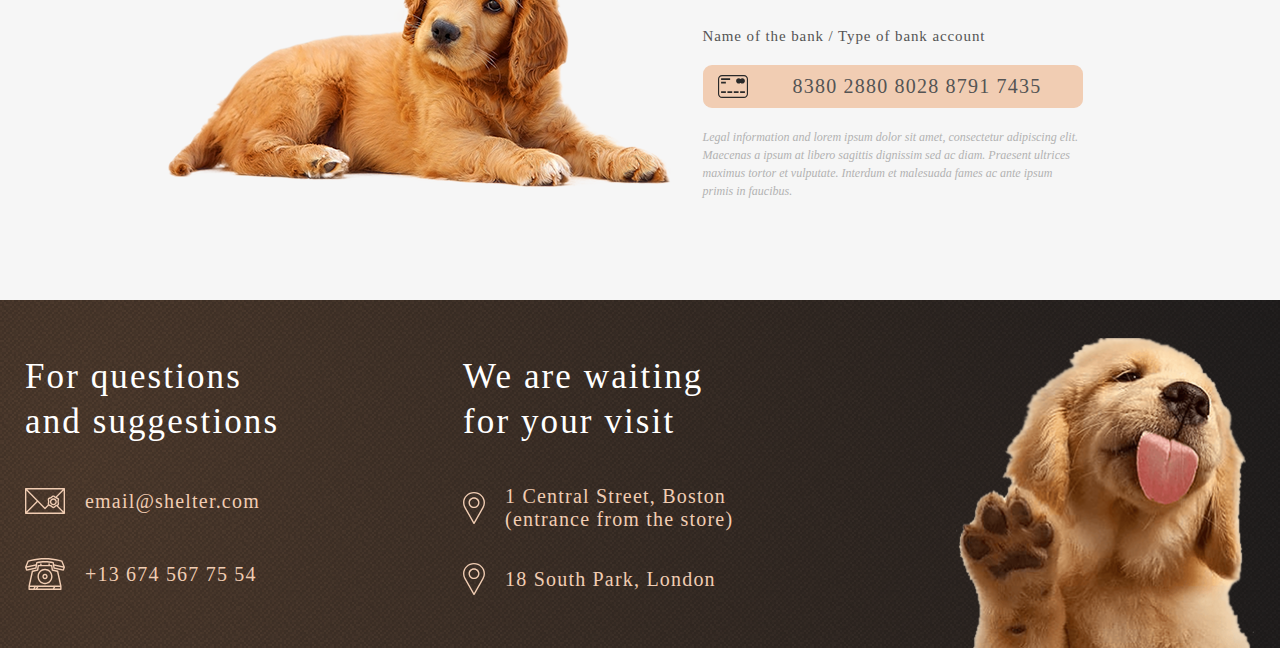
==== commit b6c5aa0a: "add render PetComponent logic in popup" ====
--- a/index.html
+++ b/index.html
@@ -144,6 +144,7 @@
 
                     import { slider } from './js/slider.js';
                     import { pets } from "./js/pets.js";
+                    import {PetCardComponent} from "./js/PetCardComponent.js";
 
                     document.addEventListener("DOMContentLoaded", () => {
                       const sliderElement = document.getElementById("slider");
@@ -394,7 +395,7 @@
       </div> 
     <script src="./js/Pop-up.js" defer></script>
     <script src="./js/index.js"></script>
-    <script src="./js/PetCardComponent.js"></script>
+    
     <script src="./js/Burger-menu.js" defer></script>
   </body>
 </html>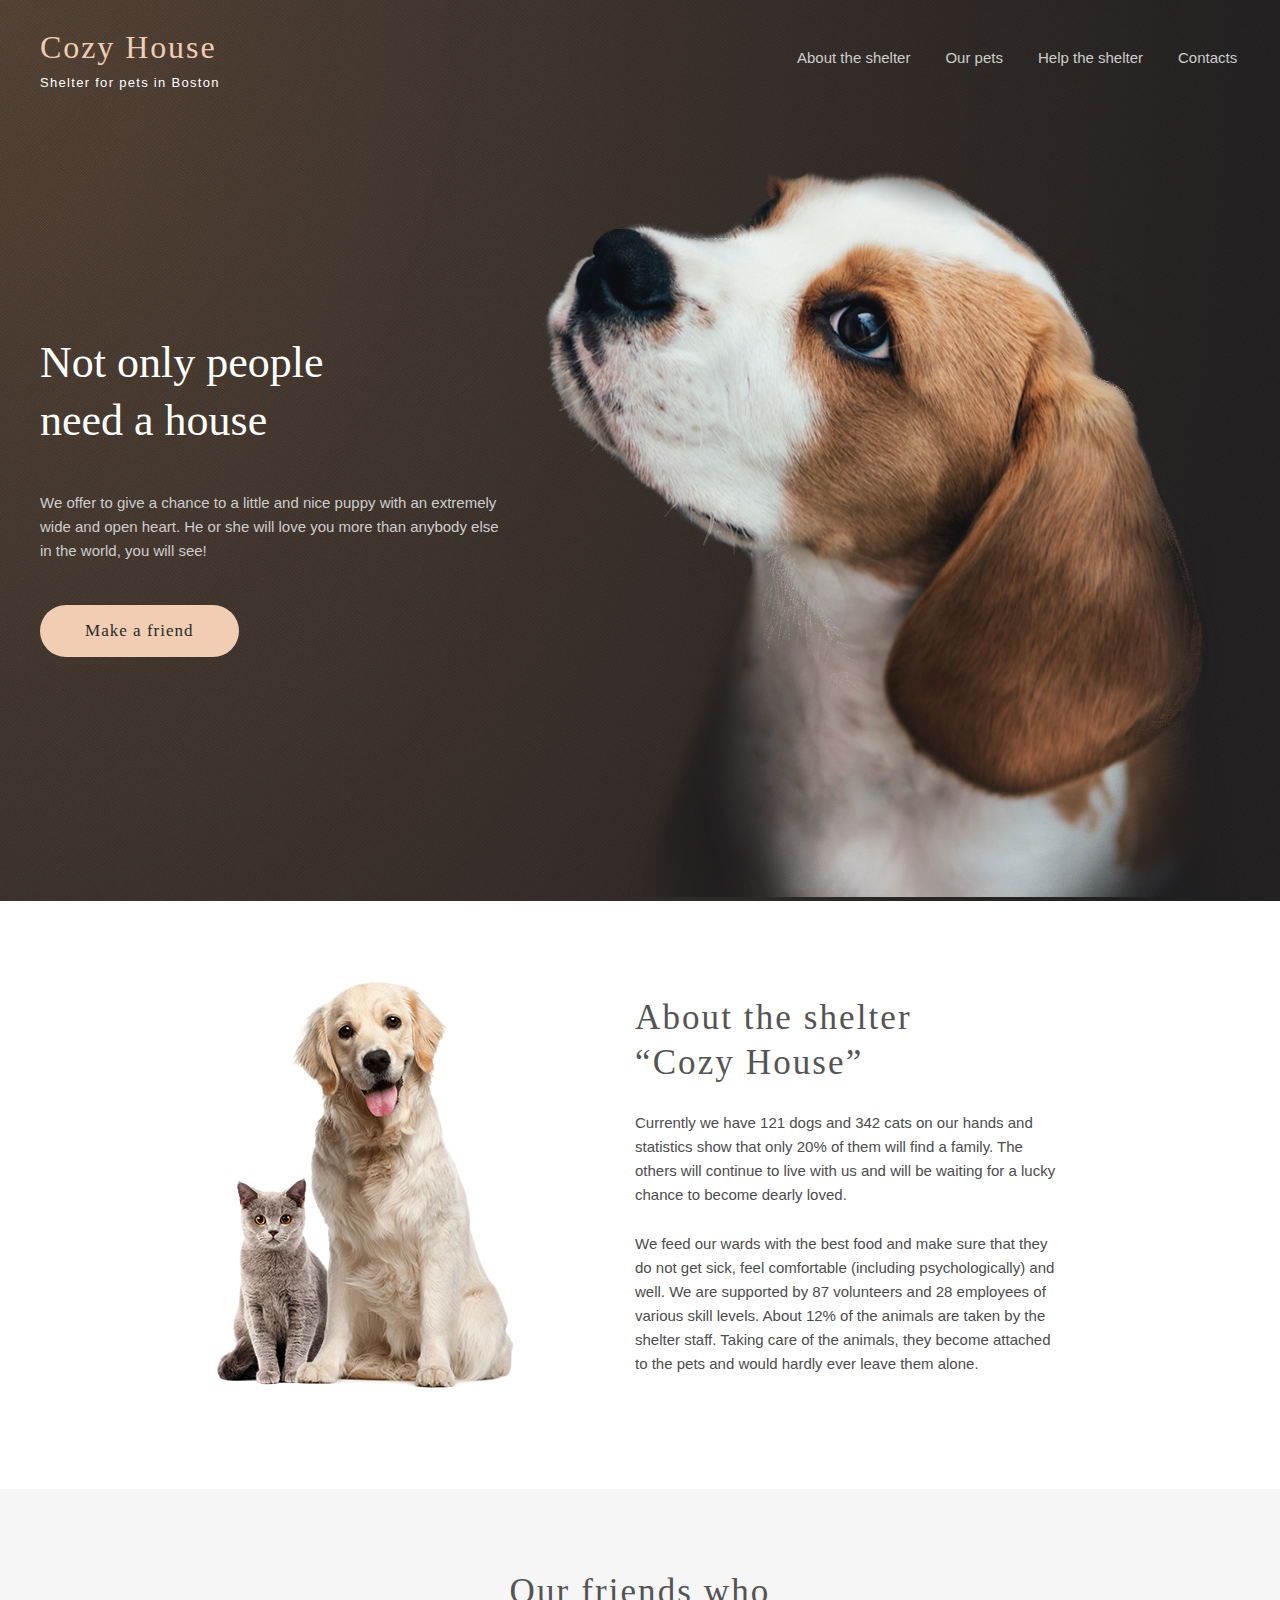
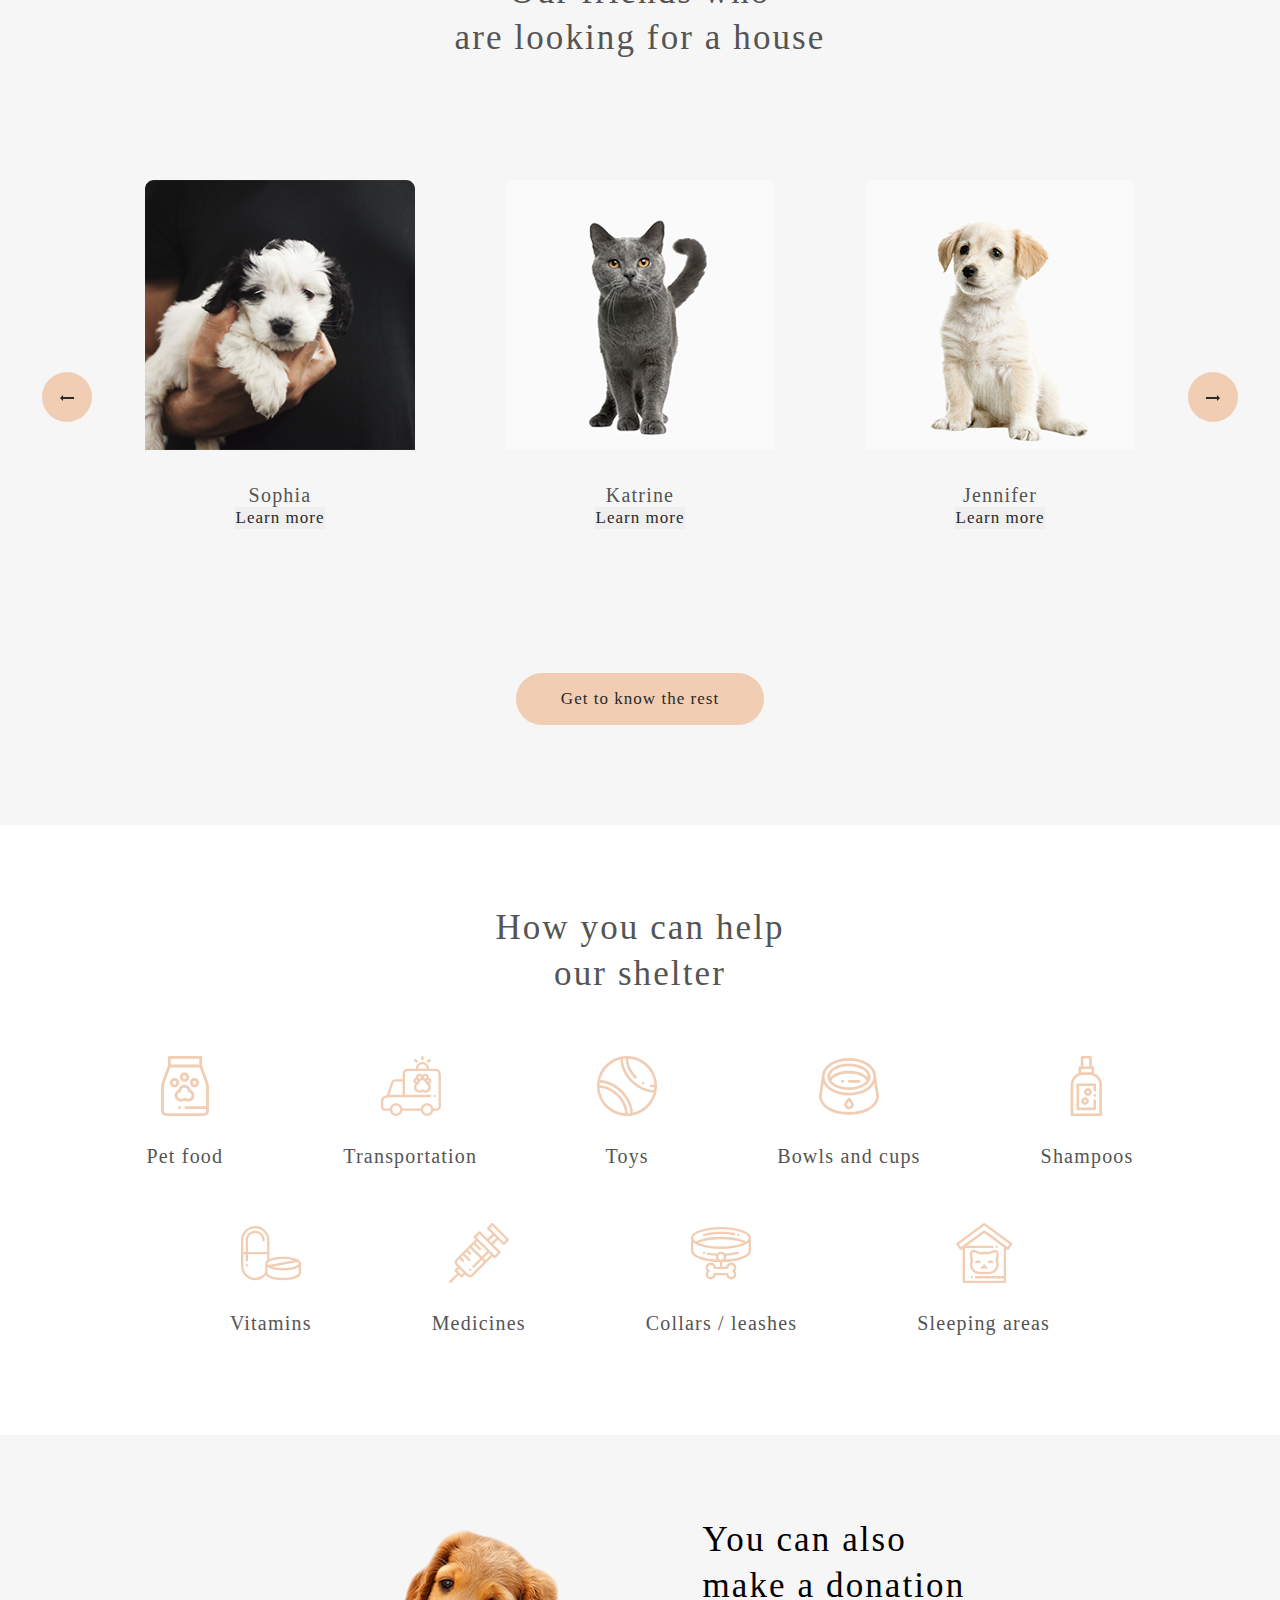
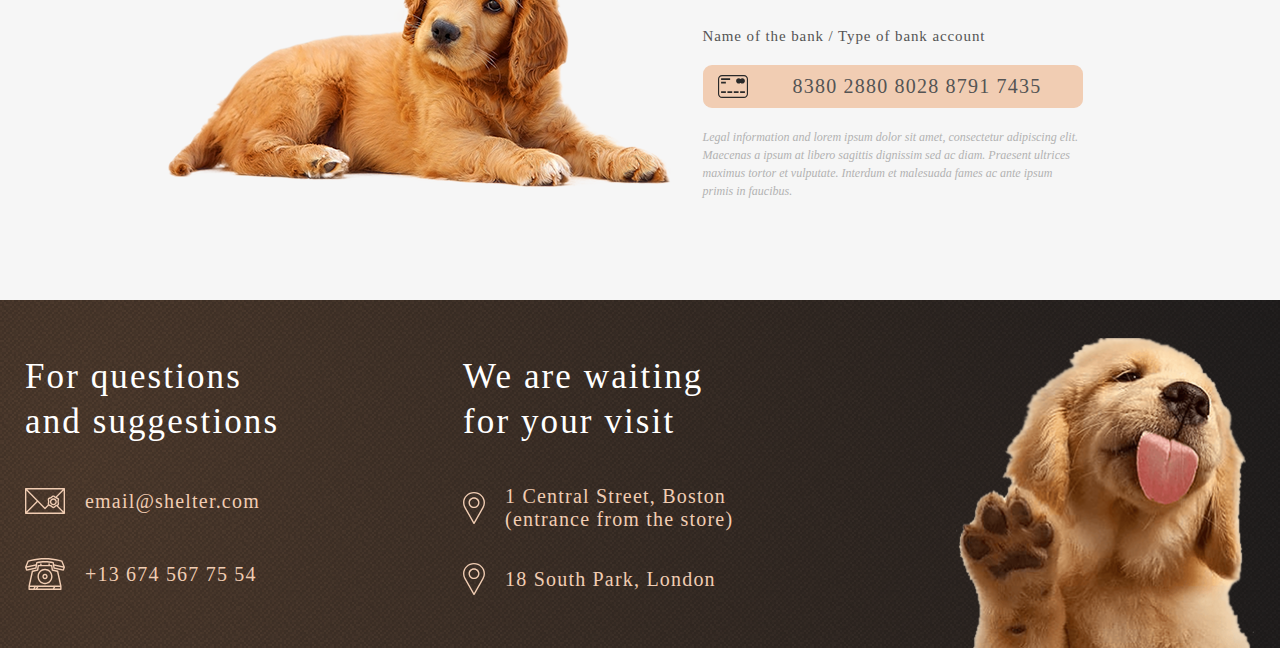
==== commit 028515e2: "Add files via upload" ====
--- a/index.html
+++ b/index.html
@@ -1,401 +1,395 @@
-<!DOCTYPE html>
-<html lang="en">
-  <head>
-    <title>Shelter</title>
-    <meta charset="UTF-8" />
-    <meta name="viewport" content="width=device-width, initial-scale=1.0" />
-    <link rel="stylesheet" href="./css/main_style.css" />
-    <link
-      rel="stylesheet"
-      media="screen and (min-width: 768px) and (max-width: 1199px)"
-      href="./css/main_768px.css"
-    />
-    <link
-      rel="stylesheet"
-      media="screen and (min-width: 320px) and (max-width: 767px)"
-      href="./css/main_320px.css"
-    />
-    <link rel="stylesheet" href="./css/PetComponent.css" />
-    <link rel="stylesheet" href="./css/PetCardComponent.css" />
-    <link
-      type="image/x-icon"
-      href="./assets/icon/favicon_shelter.svg"
-      rel="shortcut icon"
-    />
-    <link
-      type="Image/x-icon"
-      href="./assets/icon/favicon_shelter.svg"
-      rel="icon"
-    />
-  </head>
-  <body class="no-scroll">
-    <div class="wrapper">
-      <div class="container">
-        <header>
-          <div class="headerWrapperBox">
-            <div class="logo">
-              <a class="logoLink" href="#">
-                <h1>Cozy House</h1>
-                <p class="logoP">Shelter for pets in Boston</p>
-              </a>
-            </div>
-            <div class="nav">
-              <ul class="nav">
-                <li>
-                  <a class="headerLink" id="fixed" href="#start"
-                    >About the shelter</a>
-                </li>
-                <li>
-                  <a class="headerLink" href="./our_pets.html">Our pets</a>
-                </li>
-                <li><a class="headerLink" href="#help">Help the shelter</a></li>
-                <li><a class="headerLink" href="#contacts">Contacts</a></li>
-              </ul>
-            </div>
-            <div class="burger-container">
-              <div id="burger-icon" class="burger-icon">
-                <span></span>
-                <span></span>
-                <span></span>
-            </div>
-            <nav id="mobile-nav" class="mobile-nav">
-              <ul>
-                <li><a class="mobile-navi" href="#start" id="fixed">About the shelter</a></li>
-                <li><a class="mobile-navi" href="./our_pets.html">Our pets</a></li>
-                <li><a class="mobile-navi" href="#help">Help the shelter</a></li>
-                <li><a class="mobile-navi" href="#contact">Contacts</a></li>
-              </ul>
-            </nav>
-          </div>
-        </header>
-        <div id="overlay" class="overlay"></div>
-        <main>
-          <div class="startScreen" id="start">
-            <div class="startScreenContent">
-              <div class="content">
-                <h2>Not only people <br class="size320" />need a house</h2>
-                <p class="contentText">
-                  We offer to give a chance to a little and nice puppy with an
-                  extremely wide and open heart. He or she will love you more
-                  than anybody else in the world, you will see!
-                </p>
-                <div class="startButton">
-                  <a class="pets" href="#pets">Make a friend</a>
-                </div>
-              </div>
-              <div class="screenPuppyBox">
-                <img
-                  class="screenPuppy"
-                  src="./assets/start-screen-puppy.png"
-                  alt="puppy"
-                />
-              </div>
-            </div>
-          </div>
-          <div class="about">
-            <div class="aboutContent">
-              <img
-                class="about"
-                src="./assets/about-pets.png"
-                alt="aboutPets"
-              />
-              <div class="contentAbout">
-                <h3 class="aboutH3">About the shelter <br />“Cozy House”</h3>
-                <p class="about">
-                  Currently we have 121 dogs and 342 cats on our hands and
-                  statistics show that only 20% of them will find a family. The
-                  others will continue to live with us and will be waiting for a
-                  lucky chance to become dearly loved.
-                </p>
-                <p class="aboutBottom">
-                  We feed our wards with the best food and make sure that they
-                  do not get sick, feel comfortable (including psychologically)
-                  and well. We are supported by 87 volunteers and 28 employees
-                  of various skill levels. About 12% of the animals are taken by
-                  the shelter staff. Taking care of the animals, they become
-                  attached to the pets and would hardly ever leave them alone.
-                </p>
-              </div>
-            </div>
-          </div>
-          <div class="pets" id="pets">
-            <div class="petsContent">
-              <h3 class="centerText">
-                Our friends who <br />are looking for a house
-              </h3>
-              <div class="sliderBox">
-                <div class="sliderButtonL" id="previousB">
-                  <button class="previous">
-                    <span class="hidden">Previous card</span>
-                    <svg
-                      class="buttonPrevious"
-                      width="14"
-                      height="6"
-                      viewBox="0 0 14 6"
-                      fill="none"
-                      xmlns="http://www.w3.org/2000/svg"
-                    >
-                      <path d="M14 2V4H3V6L0 3L3 0V2H14Z" fill="#292929"></path>
-                    </svg>
-                  </button>
-                </div>
-                <div class="slider" id="slider">
-                  <script type="module">
-
-                    import { slider } from './js/slider.js';
-                    import { pets } from "./js/pets.js";
-                    import {PetCardComponent} from "./js/PetCardComponent.js";
-
-                    document.addEventListener("DOMContentLoaded", () => {
-                      const sliderElement = document.getElementById("slider");
-                      const prevBtn = document.getElementById("previousB");
-                      const nextBtn = document.getElementById("nextB");
-
-                      let previousValues = [];
-                      let currentValues = [];
-                      let itemsToShow = 3;
-                      const totalPets = pets.length;
-
-                      function updateSlider(indexes) {
-                        sliderElement.innerHTML = '';
-                        indexes.forEach(index => {
-                          const petCardComponent = new PetCardComponent(pets[index]);
-                          sliderElement.appendChild(petCardComponent.render());
-                        });
-                      }
-
-                      function handleResize() {
-                        if (window.innerWidth >= 1280) {
-                          itemsToShow = 3;
-                        } else if (window.innerWidth >= 768) {
-                          itemsToShow = 2;
-                        } else {
-                          itemsToShow = 1;
-                        }
-                        currentValues = slider(previousValues, itemsToShow, pets);
-                        updateSlider(currentValues);
-                      }
-                      
-                      function updateSliderContent() {
-                        previousValues = [...currentValues]; // Save previous
-                        currentValues = slider(previousValues, itemsToShow, pets);
-                        updateSlider(currentValues);
-                      }
-
-                        prevBtn.addEventListener('click', () => {
-                        if (previousValues.length > 0) {
-                          const temp = currentValues;
-                          currentValues = previousValues;
-                          previousValues = temp;
-                          updateSlider(currentValues);
-                        }
-                      });
-                      nextBtn.addEventListener('click', () => {
-                      updateSliderContent();
-                      });
-
-                      window.addEventListener('resize', handleResize);
-
-                      handleResize();
-                    });
-                  </script>
-                </div>
-                <div class="sliderButtonR" id="nextB">
-                  <button class="next">
-                    <span class="hidden">Next card</span>
-                    <svg
-                      class="buttonNext"
-                      width="14"
-                      height="6"
-                      viewBox="0 0 14 6"
-                      fill="none"
-                      xmlns="http://www.w3.org/2000/svg"
-                    >
-                      <path
-                        d="M0 4V2L11 2V0L14 3L11 6V4L0 4Z"
-                        fill="#292929"
-                      ></path>
-                    </svg>
-                  </button>
-                </div>
-              </div>
-              <a class="getToKnow" href="./our_pets.html"
-                >Get to know the rest</a>
-            </div>
-          </div>
-          <div class="help" id="help">
-            <div class="helpWrapper">
-              <div class="howHelp">
-                <h3 class="centerText">How you can help <br />our shelter</h3>
-              </div>
-              <div class="list">
-                <div class="listBox">
-                  <img
-                    class="listBox"
-                    src="./assets/icon/icon-pet-food.svg"
-                    alt="food"
-                  />
-                  <h4 class="listH4">Pet food</h4>
-                </div>
-                <div class="listBox">
-                  <img
-                    class="listBox"
-                    src="./assets/icon/icon-transportation.svg"
-                    alt="transport"
-                  />
-                  <h4 class="listH4">Transportation</h4>
-                </div>
-                <div class="listBox">
-                  <img
-                    class="listBox"
-                    src="./assets/icon/icon-toys.svg"
-                    alt="toys"
-                  />
-                  <h4 class="listH4">Toys</h4>
-                </div>
-                <div class="listBox">
-                  <img
-                    class="listBox"
-                    src="./assets/icon/icon-bowls-and-cups.svg"
-                    alt="bowls"
-                  />
-                  <h4 class="listH4">Bowls and cups</h4>
-                </div>
-                <div class="listBox">
-                  <img
-                    class="listBox"
-                    src="./assets/icon/icon-shampoos.svg"
-                    alt="shampoo"
-                  />
-                  <h4 class="listH4">Shampoos</h4>
-                </div>
-                <div class="listBox">
-                  <img
-                    class="listBox"
-                    src="./assets/icon/icon-vitamins.svg"
-                    alt="vitamins"
-                  />
-                  <h4 class="listH4">Vitamins</h4>
-                </div>
-                <div class="listBox">
-                  <img
-                    class="listBox"
-                    src="./assets/icon/icon-medicines.svg"
-                    alt="medicine"
-                  />
-                  <h4 class="listH4">Medicines</h4>
-                </div>
-                <div class="listBox">
-                  <img
-                    class="listBox"
-                    src="./assets/icon/icon-collars-leashes.svg"
-                    alt="collars"
-                  />
-                  <h4 class="listH4">Collars / leashes</h4>
-                </div>
-                <div class="listBox">
-                  <img
-                    class="listBox"
-                    src="./assets/icon/icon-sleeping-area.svg"
-                    alt="sleep"
-                  />
-                  <h4 class="listH4">Sleeping areas</h4>
-                </div>
-              </div>
-            </div>
-          </div>
-          <div class="donations">
-            <div class="donationWrapper">
-              <div class="donationImg_box">
-                <img
-                  class="donationImg"
-                  src="./assets/donation-dog.png"
-                  alt="donationContent"
-                />
-              </div>
-              <div class="donationInfo">
-                <h3 class="donation">
-                  You can also <br />
-                  make a donation
-                </h3>
-                <h5 class="donation">
-                  Name of the bank / Type of bank account
-                </h5>
-                <div class="creditCard">
-                  <a class="donationLink" href="#">8380 2880 8028 8791 7435</a>
-                </div>
-                <p class="donation">
-                  Legal information and lorem ipsum dolor sit amet, consectetur
-                  adipiscing elit. Maecenas a ipsum at libero sagittis dignissim
-                  sed ac diam. Praesent ultrices maximus tortor et vulputate.
-                  Interdum et malesuada fames ac ante ipsum primis in faucibus.
-                </p>
-              </div>
-            </div>
-          </div>
-        </main>
-        <footer id="contacts">
-          <div class="footerWrapper">
-            <div class="contacts">
-              <h3 class="footer">
-                For questions <br class="sizeSsmall" />and suggestions
-              </h3>
-              <div class="footer_email">
-                <a class="footerLink" href="mailto:email@shelter.com"
-                  >email@shelter.com</a
-                >
-              </div>
-              <div class="footer_phone">
-                <a class="footerLink" href="tel:+136745677554"
-                  >+13 674 567 75 54</a
-                >
-              </div>
-            </div>
-            <div class="locations">
-              <h3 class="footer sizesmall">
-                We are waiting <br class="sizeSsmall" />
-                for your visit
-              </h3>
-              <div class="footer_adress1">
-                <a
-                  class="footerLink_adress"
-                  href="https://maps.app.goo.gl/YAcCafszEa6BUngT7"
-                  target="_blank"
-                  >1 Central Street, Boston (entrance from the store)</a
-                >
-              </div>
-              <div class="footer_adress2">
-                <a
-                  class="footerLink_adress"
-                  href="https://maps.app.goo.gl/WRaW55X6x39eoQyZ9"
-                  target="_blank"
-                  >18 South Park, London</a
-                >
-              </div>
-            </div>
-            <img
-              class="imgFooter"
-              src="./assets/footer-puppy.png"
-              alt="puppyFooter"
-            />
-          </div>
-        </footer>
-      </div>
-    </div>
-    <div class="overlay" id="overlay"></div>
-
-    <div class="popup" id="popup">
-      <div class="popup-content">
-        <div class="close-button" id="closeButton">&times;</div>
-        <div class="petCard-pop">
-          <div class="petCard-popInner">
-          </div>
-        
-        </div>
-      </div> 
-    <script src="./js/Pop-up.js" defer></script>
-    <script src="./js/index.js"></script>
-    
-    <script src="./js/Burger-menu.js" defer></script>
-  </body>
-</html>+<!DOCTYPE html>
+<html lang="en">
+  <head>
+    <title>Shelter</title>
+    <meta charset="UTF-8" />
+    <meta name="viewport" content="width=device-width, initial-scale=1.0" />
+    <link rel="stylesheet" href="./css/main_style.css" />
+    <link
+      rel="stylesheet"
+      media="screen and (min-width: 768px) and (max-width: 1199px)"
+      href="./css/main_768px.css"
+    />
+    <link
+      rel="stylesheet"
+      media="screen and (min-width: 320px) and (max-width: 767px)"
+      href="./css/main_320px.css"
+    />
+    <link rel="stylesheet" href="./css/PetComponent.css" />
+    <link rel="stylesheet" href="./css/PetCardComponent.css" />
+    <link
+      type="image/x-icon"
+      href="./assets/icon/favicon_shelter.svg"
+      rel="shortcut icon"
+    />
+    <link
+      type="Image/x-icon"
+      href="./assets/icon/favicon_shelter.svg"
+      rel="icon"
+    />
+  </head>
+  <body class="no-scroll">
+    <div class="wrapper">
+      <div class="container">
+        <header>
+          <div class="headerWrapperBox">
+            <div class="logo">
+              <a class="logoLink" href="#">
+                <h1>Cozy House</h1>
+                <p class="logoP">Shelter for pets in Boston</p>
+              </a>
+            </div>
+            <div class="nav">
+              <ul class="nav">
+                <li>
+                  <a class="headerLink" id="fixed1" href="#start"
+                    >About the shelter</a>
+                </li>
+                <li>
+                  <a class="headerLink" href="./our_pets.html">Our pets</a>
+                </li>
+                <li><a class="headerLink" href="#help">Help the shelter</a></li>
+                <li><a class="headerLink" href="#contacts">Contacts</a></li>
+              </ul>
+            </div>
+            <div class="burger-container">
+              <div id="burger-icon" class="burger-icon">
+                <span></span>
+                <span></span>
+                <span></span>
+            </div>
+            <nav id="mobile-nav" class="mobile-nav">
+              <ul>
+                <li><a class="mobile-navi" href="#start" id="fixed">About the shelter</a></li>
+                <li><a class="mobile-navi" href="./our_pets.html">Our pets</a></li>
+                <li><a class="mobile-navi" href="./index.html/#help">Help the shelter</a></li>
+                <li><a class="mobile-navi" href="#contact">Contacts</a></li>
+              </ul>
+            </nav>
+          </div>
+          </div>
+        </header>
+        <div id="overlay" class="overlay"></div>
+        <main>
+          <div class="startScreen" id="start">
+            <div class="startScreenContent">
+              <div class="content">
+                <h2>Not only people <br class="size320" />need a house</h2>
+                <p class="contentText">
+                  We offer to give a chance to a little and nice puppy with an
+                  extremely wide and open heart. He or she will love you more
+                  than anybody else in the world, you will see!
+                </p>
+                <div class="startButton">
+                  <a class="pets" href="#pets">Make a friend</a>
+                </div>
+              </div>
+              <div class="screenPuppyBox">
+                <img
+                  class="screenPuppy"
+                  src="./assets/start-screen-puppy.png"
+                  alt="puppy"
+                />
+              </div>
+            </div>
+          </div>
+          <div class="about">
+            <div class="aboutContent">
+              <img
+                class="about"
+                src="./assets/about-pets.png"
+                alt="aboutPets"
+              />
+              <div class="contentAbout">
+                <h3 class="aboutH3">About the shelter <br />“Cozy House”</h3>
+                <p class="about">
+                  Currently we have 121 dogs and 342 cats on our hands and
+                  statistics show that only 20% of them will find a family. The
+                  others will continue to live with us and will be waiting for a
+                  lucky chance to become dearly loved.
+                </p>
+                <p class="aboutBottom">
+                  We feed our wards with the best food and make sure that they
+                  do not get sick, feel comfortable (including psychologically)
+                  and well. We are supported by 87 volunteers and 28 employees
+                  of various skill levels. About 12% of the animals are taken by
+                  the shelter staff. Taking care of the animals, they become
+                  attached to the pets and would hardly ever leave them alone.
+                </p>
+              </div>
+            </div>
+          </div>
+          <div class="pets" id="pets">
+            <div class="petsContent">
+              <h3 class="centerText">
+                Our friends who <br />are looking for a house
+              </h3>
+              <div class="sliderBox">
+                <div class="sliderButtonL" id="previousB">
+                  <button class="previous">
+                    <span class="hidden">Previous card</span>
+                    <svg
+                      class="buttonPrevious"
+                      width="14"
+                      height="6"
+                      viewBox="0 0 14 6"
+                      fill="none"
+                      xmlns="http://www.w3.org/2000/svg"
+                    >
+                      <path d="M14 2V4H3V6L0 3L3 0V2H14Z" fill="#292929"></path>
+                    </svg>
+                  </button>
+                </div>
+                <div class="slider" id="slider">
+                  <script type="module">
+                    document.addEventListener("DOMContentLoaded", () => {
+                    document.body.classList.remove("no-scroll");
+                    });
+
+                    import { slider } from './js/slider.js';
+                    import { pets } from "./js/pets.js";
+                    import {PetCardComponent} from "./js/PetCardComponent.js"
+                
+
+                   document.addEventListener("DOMContentLoaded", () => {
+                      const sliderElement = document.getElementById("slider");
+                      const prevBtn = document.getElementById("previousB");
+                      const nextBtn = document.getElementById("nextB");
+
+                      let previousValues = [];
+                      let currentValues = [];
+                      let itemsToShow = 3;
+                      const totalPets = pets.length;
+
+                      function updateSlider(indexes) {
+                        sliderElement.innerHTML = '';
+                        indexes.forEach(index => {
+                          const petCardComponent = new PetCardComponent(pets[index]);
+                          sliderElement.appendChild(petCardComponent.render());
+                        });
+                      }
+
+                      function handleResize() {
+                        if (window.innerWidth >= 1280) {
+                          itemsToShow = 3;
+                        } else if (window.innerWidth >= 768) {
+                          itemsToShow = 2;
+                        } else {
+                          itemsToShow = 1;
+                        }
+                        currentValues = slider(previousValues, itemsToShow, pets);
+                        updateSlider(currentValues);
+                      }
+                      
+                      function updateSliderContent() {
+                        previousValues = [...currentValues]; // Save previous
+                        currentValues = slider(previousValues, itemsToShow, pets);
+                        updateSlider(currentValues);
+                      }
+
+                        prevBtn.addEventListener('click', () => {
+                        if (previousValues.length > 0) {
+                          const temp = currentValues;
+                          currentValues = previousValues;
+                          previousValues = temp;
+                          updateSlider(currentValues);
+                        }
+                      });
+                      nextBtn.addEventListener('click', () => {
+                      updateSliderContent();
+                      });
+
+                      window.addEventListener('resize', handleResize);
+
+                      handleResize();
+                    });
+                  </script>
+                </div>
+                <div class="sliderButtonR" id="nextB">
+                  <button class="next">
+                    <span class="hidden">Next card</span>
+                    <svg
+                      class="buttonNext"
+                      width="14"
+                      height="6"
+                      viewBox="0 0 14 6"
+                      fill="none"
+                      xmlns="http://www.w3.org/2000/svg"
+                    >
+                      <path
+                        d="M0 4V2L11 2V0L14 3L11 6V4L0 4Z"
+                        fill="#292929"
+                      ></path>
+                    </svg>
+                  </button>
+                </div>
+              </div>
+              <a class="getToKnow" href="./our_pets.html"
+                >Get to know the rest</a>
+            </div>
+          </div>
+          <div class="help" id="help">
+            <div class="helpWrapper">
+              <div class="howHelp">
+                <h3 class="centerText">How you can help <br />our shelter</h3>
+              </div>
+              <div class="list">
+                <div class="listBox">
+                  <img
+                    class="listBox"
+                    src="./assets/icon/icon-pet-food.svg"
+                    alt="food"
+                  />
+                  <h4 class="listH4">Pet food</h4>
+                </div>
+                <div class="listBox">
+                  <img
+                    class="listBox"
+                    src="./assets/icon/icon-transportation.svg"
+                    alt="transport"
+                  />
+                  <h4 class="listH4">Transportation</h4>
+                </div>
+                <div class="listBox">
+                  <img
+                    class="listBox"
+                    src="./assets/icon/icon-toys.svg"
+                    alt="toys"
+                  />
+                  <h4 class="listH4">Toys</h4>
+                </div>
+                <div class="listBox">
+                  <img
+                    class="listBox"
+                    src="./assets/icon/icon-bowls-and-cups.svg"
+                    alt="bowls"
+                  />
+                  <h4 class="listH4">Bowls and cups</h4>
+                </div>
+                <div class="listBox">
+                  <img
+                    class="listBox"
+                    src="./assets/icon/icon-shampoos.svg"
+                    alt="shampoo"
+                  />
+                  <h4 class="listH4">Shampoos</h4>
+                </div>
+                <div class="listBox">
+                  <img
+                    class="listBox"
+                    src="./assets/icon/icon-vitamins.svg"
+                    alt="vitamins"
+                  />
+                  <h4 class="listH4">Vitamins</h4>
+                </div>
+                <div class="listBox">
+                  <img
+                    class="listBox"
+                    src="./assets/icon/icon-medicines.svg"
+                    alt="medicine"
+                  />
+                  <h4 class="listH4">Medicines</h4>
+                </div>
+                <div class="listBox">
+                  <img
+                    class="listBox"
+                    src="./assets/icon/icon-collars-leashes.svg"
+                    alt="collars"
+                  />
+                  <h4 class="listH4">Collars / leashes</h4>
+                </div>
+                <div class="listBox">
+                  <img
+                    class="listBox"
+                    src="./assets/icon/icon-sleeping-area.svg"
+                    alt="sleep"
+                  />
+                  <h4 class="listH4">Sleeping areas</h4>
+                </div>
+              </div>
+            </div>
+          </div>
+          <div class="donations">
+            <div class="donationWrapper">
+              <div class="donationImg_box">
+                <img
+                  class="donationImg"
+                  src="./assets/donation-dog.png"
+                  alt="donationContent"
+                />
+              </div>
+              <div class="donationInfo">
+                <h3 class="donation">
+                  You can also <br />
+                  make a donation
+                </h3>
+                <h5 class="donation">
+                  Name of the bank / Type of bank account
+                </h5>
+                <div class="creditCard">
+                  <a class="donationLink" href="#">8380 2880 8028 8791 7435</a>
+                </div>
+                <p class="donation">
+                  Legal information and lorem ipsum dolor sit amet, consectetur
+                  adipiscing elit. Maecenas a ipsum at libero sagittis dignissim
+                  sed ac diam. Praesent ultrices maximus tortor et vulputate.
+                  Interdum et malesuada fames ac ante ipsum primis in faucibus.
+                </p>
+              </div>
+            </div>
+          </div>
+        </main>
+        <footer id="contacts">
+          <div class="footerWrapper">
+            <div class="contacts">
+              <h3 class="footer">
+                For questions <br class="sizeSsmall" />and suggestions
+              </h3>
+              <div class="footer_email">
+                <a class="footerLink" href="mailto:email@shelter.com"
+                  >email@shelter.com</a
+                >
+              </div>
+              <div class="footer_phone">
+                <a class="footerLink" href="tel:+136745677554"
+                  >+13 674 567 75 54</a
+                >
+              </div>
+            </div>
+            <div class="locations">
+              <h3 class="footer sizesmall">
+                We are waiting <br class="sizeSsmall" />
+                for your visit
+              </h3>
+              <div class="footer_adress1">
+                <a
+                  class="footerLink_adress"
+                  href="https://maps.app.goo.gl/YAcCafszEa6BUngT7"
+                  target="_blank"
+                  >1 Central Street, Boston (entrance from the store)</a
+                >
+              </div>
+              <div class="footer_adress2">
+                <a
+                  class="footerLink_adress"
+                  href="https://maps.app.goo.gl/WRaW55X6x39eoQyZ9"
+                  target="_blank"
+                  >18 South Park, London</a
+                >
+              </div>
+            </div>
+            <img
+              class="imgFooter"
+              src="./assets/footer-puppy.png"
+              alt="puppyFooter"
+            />
+          </div>
+        </footer>
+      </div>
+    </div>
+    <script type="module" src="./js/Pop-up.js"></script>
+    <script type="module" src="./js/index.js"></script>
+    <script type="module" src="./js/PetCardComponent.js"></script>
+    <script type="module" src="./js/Burger-menu.js"></script>
+  </body>
+</html>
--- a/css/main_768px.css
+++ b/css/main_768px.css
@@ -1,175 +1,236 @@
-@media screen and (min-width: 768px) and (max-width: 1199px) {
-  html {
-    scroll-behavior: smooth;
-  }
-
-  div.wrapper {
-    position: relative;
-  }
-  div.headerWrapperBox {
-    width: 100%;
-    padding: 30px 30px 0 30px;
-  }
-  div.nav {
-    width: 443px;
-  }
-  div.burger {
-    display: none;
-  }
-  nav.mobile-nav {
-    display: none;
-  }
-  div.container {
-    position: relative;
-  }
-
-  /*start screen*/
-  div.startScreenContent {
-    width: 569px;
-    gap: 100px;
-    padding: 60px 70px 0 69px;
-    flex-direction: column;
-  }
-  div.startButton {
-    display: flex;
-    justify-content: center;
-  }
-  picture.introImg {
-    margin-right: -120px;
-  }
-  img.screenPuppy {
-    width: 569px;
-    height: 593px;
-  }
-}
-
-div.sliderBox {
-  width: auto;
-}
-
-/*about*/
-div.aboutContent {
-  flex-direction: column-reverse;
-  padding: 0 0;
-  margin: 80px 166px 100px 165px;
-}
-div.contentAbout {
-  margin-bottom: 80px;
-}
-img.about {
-  margin: 0;
-}
-/*pets*/
-
-div.petsContent {
-  margin: 80px 30px 100px 30px;
-  padding: 80px 0 100px 0;
-}
-p.petsMore {
-  margin-top: 3px;
-}
-h3.centerText {
-  padding-bottom: 60px;
-}
-div.sliderBox {
-  width: auto;
-  gap: 12px;
-}
-div.slider {
-  margin: 0;
-  gap: 40px;
-  flex-wrap: wrap;
-  overflow: hidden;
-}
-div.sliderButtonL,
-div.sliderButtonR {
-  margin: 0;
-  padding: 0;
-  margin-right: 1px;
-}
-a.getToKnow {
-  margin-top: 60px;
-}
-img.cardImg {
-  margin-bottom: 27px;
-}
-
-/*help*/
-div.helpWrapper {
-  margin: 80px 69px 100px 69px;
-  padding: 0;
-}
-div.list {
-  gap: 60px;
-  row-gap: 55px;
-}
-div.listBox {
-  width: 170px;
-  height: 113px;
-}
-
-/*donations*/
-div.donationWrapper {
-  max-width: 768px;
-  padding: 0;
-  display: flex;
-  flex-direction: column-reverse;
-}
-div.donationInfo {
-  margin: 80px 194px 60px 194px;
-}
-div.donationImg_box {
-  margin-right: 0;
-  margin-bottom: 100px;
-}
-h3.donation {
-  margin-bottom: 18px;
-}
-/*footer*/
-div.footerWrapper {
-  max-width: 768px;
-  height: 639px;
-  padding: 0;
-  display: flex;
-  flex-direction: row;
-}
-img.imgFooter {
-  position: absolute;
-  margin-top: 329px;
-  margin-left: 234px;
-}
-div.contacts {
-  padding-top: 0;
-  margin-top: 30px;
-  margin-left: 64px;
-}
-div.locations {
-  padding-top: 0;
-  margin-top: 30px;
-  margin-right: 64px;
-}
-div.footer_adress1 {
-  margin-bottom: 32px;
-  margin-top: -6px;
-}
-div.footerLink {
-  display: block;
-  font-family: "Georgia", serif;
-  font-style: normal;
-  font-weight: 400;
-  font-size: 20px;
-  line-height: 115%;
-  letter-spacing: 0.06em;
-  color: #f1cdb3;
-  padding: 5px 0px 5px 60px;
-}
-div.footerLink_adress {
-  display: block;
-  font-family: "Georgia", serif;
-  font-style: normal;
-  font-weight: 400;
-  font-size: 20px;
-  line-height: 115%;
-  letter-spacing: 0.06em;
-  color: #f1cdb3;
-}
+@media screen and (min-width: 768px) and (max-width: 1199px) {
+  html {
+    scroll-behavior: smooth;
+  }
+
+  div.wrapper {
+    position: relative;
+  }
+  div.headerWrapperBox {
+    width: 100%;
+    padding: 30px 30px 0 30px;
+  }
+  div.nav {
+    width: 443px;
+  }
+  div.burger {
+    display: none;
+  }
+  nav.mobile-nav {
+    display: none;
+  }
+  div.container {
+    position: relative;
+  }
+
+  /*start screen*/
+  div.startScreenContent {
+    width: 569px;
+    gap: 100px;
+    padding: 60px 70px 0 69px;
+    flex-direction: column;
+  }
+  div.startButton {
+    display: flex;
+    justify-content: center;
+  }
+  picture.introImg {
+    margin-right: -120px;
+  }
+  img.screenPuppy {
+    width: 569px;
+    height: 593px;
+  }
+}
+
+div.sliderBox {
+  width: auto;
+}
+
+/*about*/
+div.aboutContent {
+  flex-direction: column-reverse;
+  padding: 0 0;
+  margin: 80px 166px 100px 165px;
+}
+div.contentAbout {
+  margin-bottom: 80px;
+}
+img.about {
+  margin: 0;
+}
+/*pets*/
+
+div.petsContent {
+  margin: 80px 30px 100px 30px;
+  padding: 80px 0 100px 0;
+}
+p.petsMore {
+  margin-top: 3px;
+}
+h3.centerText {
+  padding-bottom: 60px;
+}
+div.sliderBox {
+  width: auto;
+  gap: 12px;
+}
+div.slider {
+  margin: 0;
+  gap: 40px;
+  flex-wrap: wrap;
+  overflow: hidden;
+}
+div.sliderButtonL,
+div.sliderButtonR {
+  margin: 0;
+  padding: 0;
+  margin-right: 1px;
+}
+a.getToKnow {
+  margin-top: 60px;
+}
+img.cardImg {
+  margin-bottom: 27px;
+}
+
+/*help*/
+div.helpWrapper {
+  margin: 80px 69px 100px 69px;
+  padding: 0;
+}
+div.list {
+  gap: 60px;
+  row-gap: 55px;
+}
+div.listBox {
+  width: 170px;
+  height: 113px;
+}
+
+/*donations*/
+div.donationWrapper {
+  max-width: 768px;
+  padding: 0;
+  display: flex;
+  flex-direction: column-reverse;
+}
+div.donationInfo {
+  margin: 80px 194px 60px 194px;
+}
+div.donationImg_box {
+  margin-right: 0;
+  margin-bottom: 100px;
+}
+h3.donation {
+  margin-bottom: 18px;
+}
+/*footer*/
+div.footerWrapper {
+  max-width: 768px;
+  height: 639px;
+  padding: 0;
+  display: flex;
+  flex-direction: row;
+}
+img.imgFooter {
+  position: absolute;
+  margin-top: 329px;
+  margin-left: 234px;
+}
+div.contacts {
+  padding-top: 0;
+  margin-top: 30px;
+  margin-left: 64px;
+}
+div.locations {
+  padding-top: 0;
+  margin-top: 30px;
+  margin-right: 64px;
+}
+div.footer_adress1 {
+  margin-bottom: 32px;
+  margin-top: -6px;
+}
+div.footerLink {
+  display: block;
+  font-family: "Georgia", serif;
+  font-style: normal;
+  font-weight: 400;
+  font-size: 20px;
+  line-height: 115%;
+  letter-spacing: 0.06em;
+  color: #f1cdb3;
+  padding: 5px 0px 5px 60px;
+}
+div.footerLink_adress {
+  display: block;
+  font-family: "Georgia", serif;
+  font-style: normal;
+  font-weight: 400;
+  font-size: 20px;
+  line-height: 115%;
+  letter-spacing: 0.06em;
+  color: #f1cdb3;
+}
+
+/*Pop-up resize*/
+.pop-inner {
+  width: 36.5vw;
+  max-width: 400px;
+  gap: 20px;
+  padding: 10px 9px 37px 11px;
+}
+
+.popup-content {
+  position: relative;
+  display: flex;
+  flex-direction: column;
+  align-items: flex-start;
+}
+.petCard-pop {
+  height: 100%;
+  width: 100%;
+  display: flex;
+  flex-direction: row;
+  justify-content: space-between;
+  border-radius: 10px;
+  background-color: #fafafa;
+  box-shadow: 0px 2px 35px 14px rgba(13, 13, 13, 0.04);
+}
+
+.close-button {
+  position: absolute;
+  right: -42px;
+  top: -52px;
+  width: 52px;
+  height: 52px;
+  background-color: transparent;
+  font-family: Georgia, "Times New Roman", Times, serif;
+  border: 2px solid #f1cdb3;
+  border-radius: 100px;
+  color: #292929;
+  display: flex;
+  align-items: center;
+  justify-content: center;
+  align-self: flex-end;
+  font-size: 26px;
+  font-weight: bold;
+  transition: 0.2s all ease-in;
+  cursor: pointer;
+  z-index: 12;
+  text-shadow: 0px 2px 4px rgba(0, 0, 0, 0.5);
+}
+img.pop-up {
+  width: 45.5vw;
+  max-width: 500px;
+}
+h4.pop-breed {
+  padding-bottom: 20px;
+}
+p.pop-descr {
+  padding-bottom: 20px;
+}
+li.pop-li {
+  padding-bottom: 5px;
+}
--- a/css/main_320px.css
+++ b/css/main_320px.css
@@ -1,372 +1,441 @@
-@media screen and (min-width: 320px) and (max-width: 767px) {
-  * {
-    padding: 0px;
-    margin: 0px;
-    border: 0px;
-  }
-  html {
-    overflow-x: hidden;
-  }
-  header {
-    margin: 0;
-  }
-  div.nav {
-    display: none;
-  }
-  html.no-scroll {
-    overflow: hidden;
-  }
-
-  /*burger*/
-  .burger-container {
-    display: block;
-  }
-  .overlay.active {
-    display: block;
-  }
-  .burger-icon {
-    display: block;
-  }
-  .burger-icon span {
-    display: block;
-    height: 2px;
-    margin-bottom: 8px;
-    background: #f1cdb3;
-  }
-
-  .mobile-nav.active {
-    right: 0;
-    display: block;
-  }
-
-  .overlay.active {
-    display: block;
-    opacity: 1;
-  }
-
-  /* burger rotation*/
-  .burger-icon.open img {
-    transform: rotate(90deg) translate(5px, 5px);
-  }
-  /*logo*/
-  div.logo {
-    margin: 30px 46px 0px 20px;
-  }
-  div.headerWrapperBox {
-    padding: 0;
-    width: 100%;
-  }
-
-  /*start screen*/
-  div.startButton {
-    margin: 0 auto;
-  }
-
-  div.startScreenContent {
-    display: flex;
-    flex-direction: column;
-    justify-content: center;
-    padding: 240px 10px 0 10px;
-    gap: 105px;
-    margin: 0;
-  }
-  div.contantBox {
-    padding: 0;
-    margin: 150px 10px 0 10px;
-  }
-  div.content {
-    padding: 0;
-    width: 100%;
-    min-width: 100%;
-    align-items: center;
-  }
-  h2 {
-    margin-left: 1px;
-    width: 100%;
-    font-family: "Georgia";
-    font-style: normal;
-    font-weight: 400;
-    font-size: 25px;
-    line-height: 130%;
-    text-align: center;
-    letter-spacing: 0.06em;
-    color: #ffffff;
-  }
-  p.contentText {
-    width: 100%;
-    height: 96px;
-    font-family: "Arial";
-    font-style: normal;
-    font-weight: 400;
-    font-size: 15px;
-    line-height: 160%;
-    text-align: center;
-  }
-  br.size320 {
-    display: inline;
-  }
-  a.pets {
-    margin: 0;
-    margin-top: -1px;
-  }
-  img.screenPuppy {
-    margin: 0;
-    width: 260px;
-    height: 271px;
-    margin-right: -40px;
-    margin-bottom: -4px;
-  }
-
-  img.about {
-    margin-right: 0;
-  }
-
-  /* about*/
-  div.aboutContent {
-    margin: 0;
-    flex-direction: column-reverse;
-  }
-  div.contentAbout {
-    margin-bottom: 0;
-  }
-  h3.aboutH3 {
-    font-family: "Georgia";
-    font-style: normal;
-    font-weight: 400;
-    font-size: 25px;
-    line-height: 130%;
-    text-align: center;
-    letter-spacing: 0.06em;
-    padding: 42px 10px 0 10px;
-  }
-  p.about {
-    font-family: "Arial";
-    font-style: normal;
-    font-weight: 400;
-    font-size: 15px;
-    line-height: 160%;
-    text-align: justify;
-    margin: 25px 25px 22px 25px;
-  }
-  p.aboutBottom {
-    font-family: "Arial";
-    font-style: normal;
-    font-weight: 400;
-    font-size: 15px;
-    line-height: 160%;
-    text-align: justify;
-    margin: 0px 25px 42px 25px;
-  }
-  img.about {
-    width: 260px;
-    height: 353.6px;
-  }
-
-  /*pets*/
-
-  div.petsContent {
-    padding: 0;
-    padding-top: 40px;
-    margin: 42px 10px 42px 10px;
-  }
-  h3.centerText {
-    font-family: "Georgia";
-    font-style: normal;
-    font-weight: 400;
-    font-size: 25px;
-    line-height: 130%;
-    text-align: center;
-    letter-spacing: 0.06em;
-    color: #545454;
-  }
-
-  div.slider {
-    margin: 0;
-    gap: 40px;
-    flex-wrap: wrap;
-    overflow: hidden;
-  }
-  h3.centerText {
-    padding-bottom: 60px;
-  }
-  div.slider {
-    margin: 0 25px 0 25px;
-    grid-column: span 2;
-  }
-  div.sliderBox {
-    width: 100%;
-    margin-top: -17px;
-    display: grid;
-    order: 1;
-    grid-auto-columns: auto;
-    grid-auto-rows: auto;
-    column-gap: 80px;
-    row-gap: 23px;
-  }
-  div.sliderButtonL {
-    order: 2;
-    justify-content: end;
-  }
-  div.sliderButtonR {
-    order: 3;
-  }
-  a.getToKnow {
-    margin-top: 42px;
-    margin-bottom: 42px;
-  }
-
-  /*help*/
-  div.helpWrapper {
-    margin: 0;
-    margin-bottom: 42px;
-    padding: 0;
-  }
-  div.list {
-    gap: 30px;
-    margin-top: -20px;
-    display: flex;
-    flex-wrap: wrap;
-    justify-content: flex-start;
-    margin-left: 15px;
-  }
-  div.listBox {
-    width: 130px;
-    height: 87px;
-  }
-  img.listBox {
-    width: 50px;
-    height: 50px;
-    margin: 0 40px 20px 40px;
-  }
-  h4.listH4 {
-    margin-top: 2px;
-    font-family: "Georgia";
-    font-style: normal;
-    font-weight: 400;
-    font-size: 15px;
-    line-height: 110%;
-    text-align: center;
-    letter-spacing: 0.06em;
-  }
-
-  /*donations*/
-  div.donationWrapper {
-    flex-direction: column-reverse;
-    padding: 0;
-  }
-  div.donationInfo {
-    margin: 42px 10px 0 10px;
-    align-content: center;
-  }
-  h3.donation {
-    font-family: "Georgia";
-    font-style: normal;
-    font-weight: 400;
-    font-size: 25px;
-    line-height: 130%;
-    text-align: center;
-    letter-spacing: 0.06em;
-  }
-  h5.donation {
-    font-family: "Georgia";
-    font-style: normal;
-    font-weight: 400;
-    font-size: 15px;
-    line-height: 160%;
-    text-align: center;
-    letter-spacing: 0;
-    padding-top: 2px;
-  }
-  a.donationLink {
-    font-family: "Georgia";
-    font-style: normal;
-    font-weight: 400;
-    font-size: 15px;
-    line-height: 110%;
-    letter-spacing: 0.06em;
-  }
-  div.creditCard {
-    max-width: 281px;
-    padding: 13px 5px 12px 49px;
-    margin-left: 9px;
-  }
-  p.donation {
-    font-family: "Arial";
-    font-style: italic;
-    font-weight: 400;
-    font-size: 12px;
-    line-height: 18px;
-    text-align: justify;
-    letter-spacing: 0;
-    padding: 0 10px;
-  }
-  div.donationImg_box {
-    margin-right: 0;
-    margin-bottom: 42px;
-  }
-  img.donationImg {
-    width: 260px;
-    height: 135.2px;
-    margin-top: 42px;
-  }
-
-  /*footer*/
-  div.footerWrapper {
-    padding: 0;
-    max-width: 320px;
-    flex-direction: column;
-    height: auto;
-  }
-  h3.footer {
-    font-family: "Georgia";
-    font-style: normal;
-    font-weight: 400;
-    font-size: 25px;
-    line-height: 130%;
-    letter-spacing: 0.06em;
-    text-align: center;
-  }
-  div.contacts {
-    padding-top: 0;
-    margin: 30px 21px 0 21px;
-  }
-  div.footer_email {
-    margin-left: 14px;
-  }
-  div.footer_phone {
-    margin-left: 19px;
-  }
-  br.sizeSsmall {
-    display: none;
-  }
-  div.locations {
-    padding-top: 0;
-    margin: 0;
-  }
-  img.imgFooter {
-    width: 260px;
-    height: 269px;
-    position: absolute;
-    margin-top: 540px;
-    margin-left: 30px;
-  }
-  h3.sizesmall {
-    margin-left: 18px;
-    margin-top: -3px;
-  }
-  div.footer_adress1 {
-    margin-left: 10px;
-    margin-top: 0;
-    margin-bottom: 39px;
-  }
-  a.footerLink_adress {
-    letter-spacing: 0.0556em;
-  }
-  div.footer_adress2 {
-    margin-left: 10px;
-    margin-top: 0;
-  }
-  footer {
-    height: 809px;
-  }
-}
+@media screen and (min-width: 320px) and (max-width: 767px) {
+  * {
+    padding: 0px;
+    margin: 0px;
+    border: 0px;
+  }
+  html {
+    overflow-x: hidden;
+  }
+  header {
+    margin: 0;
+  }
+  div.nav {
+    display: none;
+  }
+  html.no-scroll {
+    overflow: hidden;
+  }
+  div.burger {
+    padding: 30px 20px 0 0;
+    display: flex;
+    align-items: center;
+  }
+  /*burger*/
+  .burger-container {
+    display: block;
+  }
+  .overlay.active {
+    display: block;
+  }
+  .burger-icon {
+    margin-top: 30px;
+    display: block;
+  }
+  .burger-icon span {
+    display: block;
+    height: 2px;
+    margin-bottom: 8px;
+    background: #f1cdb3;
+  }
+
+  .mobile-nav.active {
+    right: 0;
+    display: block;
+  }
+
+  .overlay.active {
+    display: block;
+    opacity: 1;
+  }
+
+  /* burger rotation*/
+  .burger-icon.open img {
+    transform: rotate(90deg) translate(5px, 5px);
+  }
+  /*logo*/
+  div.logo {
+    margin: 30px 46px 0px 20px;
+  }
+  div.headerWrapperBox {
+    padding: 0;
+    width: 100%;
+  }
+
+  /*start screen*/
+  div.startButton {
+    margin: 0 auto;
+  }
+
+  div.startScreenContent {
+    display: flex;
+    flex-direction: column;
+    justify-content: center;
+    padding: 240px 10px 0 10px;
+    gap: 105px;
+    margin: 0;
+  }
+  div.contantBox {
+    padding: 0;
+    margin: 150px 10px 0 10px;
+  }
+  div.content {
+    padding: 0;
+    width: 100%;
+    min-width: 100%;
+    align-items: center;
+  }
+  h2 {
+    margin-left: 1px;
+    width: 100%;
+    font-family: "Georgia";
+    font-style: normal;
+    font-weight: 400;
+    font-size: 25px;
+    line-height: 130%;
+    text-align: center;
+    letter-spacing: 0.06em;
+    color: #ffffff;
+  }
+  p.contentText {
+    width: 100%;
+    height: 96px;
+    font-family: "Arial";
+    font-style: normal;
+    font-weight: 400;
+    font-size: 15px;
+    line-height: 160%;
+    text-align: center;
+  }
+  br.size320 {
+    display: inline;
+  }
+  a.pets {
+    margin: 0;
+    margin-top: -1px;
+  }
+  img.screenPuppy {
+    margin: 0;
+    width: 260px;
+    height: 271px;
+    margin-right: -40px;
+    margin-bottom: -4px;
+  }
+
+  img.about {
+    margin-right: 0;
+  }
+
+  /* about*/
+  div.aboutContent {
+    margin: 0;
+    flex-direction: column-reverse;
+  }
+  div.contentAbout {
+    margin-bottom: 0;
+  }
+  h3.aboutH3 {
+    font-family: "Georgia";
+    font-style: normal;
+    font-weight: 400;
+    font-size: 25px;
+    line-height: 130%;
+    text-align: center;
+    letter-spacing: 0.06em;
+    padding: 42px 10px 0 10px;
+  }
+  p.about {
+    font-family: "Arial";
+    font-style: normal;
+    font-weight: 400;
+    font-size: 15px;
+    line-height: 160%;
+    text-align: justify;
+    margin: 25px 25px 22px 25px;
+  }
+  p.aboutBottom {
+    font-family: "Arial";
+    font-style: normal;
+    font-weight: 400;
+    font-size: 15px;
+    line-height: 160%;
+    text-align: justify;
+    margin: 0px 25px 42px 25px;
+  }
+  img.about {
+    width: 260px;
+    height: 353.6px;
+  }
+
+  /*pets*/
+
+  div.petsContent {
+    padding: 0;
+    padding-top: 40px;
+    margin: 42px 10px 42px 10px;
+  }
+  h3.centerText {
+    font-family: "Georgia";
+    font-style: normal;
+    font-weight: 400;
+    font-size: 25px;
+    line-height: 130%;
+    text-align: center;
+    letter-spacing: 0.06em;
+    color: #545454;
+  }
+
+  div.slider {
+    margin: 0;
+    gap: 40px;
+    flex-wrap: wrap;
+    overflow: hidden;
+  }
+  h3.centerText {
+    padding-bottom: 60px;
+  }
+  div.slider {
+    margin: 0 25px 0 25px;
+    grid-column: span 2;
+  }
+  div.sliderBox {
+    width: 100%;
+    margin-top: -17px;
+    display: grid;
+    order: 1;
+    grid-auto-columns: auto;
+    grid-auto-rows: auto;
+    column-gap: 80px;
+    row-gap: 23px;
+  }
+  div.sliderButtonL {
+    order: 2;
+    justify-content: end;
+  }
+  div.sliderButtonR {
+    order: 3;
+  }
+  a.getToKnow {
+    margin-top: 42px;
+    margin-bottom: 42px;
+  }
+
+  /*help*/
+  div.helpWrapper {
+    margin: 0;
+    margin-bottom: 42px;
+    padding: 0;
+  }
+  div.list {
+    gap: 30px;
+    margin-top: -20px;
+    display: flex;
+    flex-wrap: wrap;
+    justify-content: flex-start;
+    margin-left: 15px;
+  }
+  div.listBox {
+    width: 130px;
+    height: 87px;
+  }
+  img.listBox {
+    width: 50px;
+    height: 50px;
+    margin: 0 40px 20px 40px;
+  }
+  h4.listH4 {
+    margin-top: 2px;
+    font-family: "Georgia";
+    font-style: normal;
+    font-weight: 400;
+    font-size: 15px;
+    line-height: 110%;
+    text-align: center;
+    letter-spacing: 0.06em;
+  }
+
+  /*donations*/
+  div.donationWrapper {
+    flex-direction: column-reverse;
+    padding: 0;
+  }
+  div.donationInfo {
+    margin: 42px 10px 0 10px;
+    align-content: center;
+  }
+  h3.donation {
+    font-family: "Georgia";
+    font-style: normal;
+    font-weight: 400;
+    font-size: 25px;
+    line-height: 130%;
+    text-align: center;
+    letter-spacing: 0.06em;
+  }
+  h5.donation {
+    font-family: "Georgia";
+    font-style: normal;
+    font-weight: 400;
+    font-size: 15px;
+    line-height: 160%;
+    text-align: center;
+    letter-spacing: 0;
+    padding-top: 2px;
+  }
+  a.donationLink {
+    font-family: "Georgia";
+    font-style: normal;
+    font-weight: 400;
+    font-size: 15px;
+    line-height: 110%;
+    letter-spacing: 0.06em;
+  }
+  div.creditCard {
+    max-width: 281px;
+    padding: 13px 5px 12px 49px;
+    margin-left: 9px;
+  }
+  p.donation {
+    font-family: "Arial";
+    font-style: italic;
+    font-weight: 400;
+    font-size: 12px;
+    line-height: 18px;
+    text-align: justify;
+    letter-spacing: 0;
+    padding: 0 10px;
+  }
+  div.donationImg_box {
+    margin-right: 0;
+    margin-bottom: 42px;
+  }
+  img.donationImg {
+    width: 260px;
+    height: 135.2px;
+    margin-top: 42px;
+  }
+
+  /*footer*/
+  div.footerWrapper {
+    padding: 0;
+    max-width: 320px;
+    flex-direction: column;
+    height: auto;
+  }
+  h3.footer {
+    font-family: "Georgia";
+    font-style: normal;
+    font-weight: 400;
+    font-size: 25px;
+    line-height: 130%;
+    letter-spacing: 0.06em;
+    text-align: center;
+  }
+  div.contacts {
+    padding-top: 0;
+    margin: 30px 21px 0 21px;
+  }
+  div.footer_email {
+    margin-left: 14px;
+  }
+  div.footer_phone {
+    margin-left: 19px;
+  }
+  br.sizeSsmall {
+    display: none;
+  }
+  div.locations {
+    padding-top: 0;
+    margin: 0;
+  }
+  img.imgFooter {
+    width: 260px;
+    height: 269px;
+    position: absolute;
+    margin-top: 540px;
+    margin-left: 30px;
+  }
+  h3.sizesmall {
+    margin-left: 18px;
+    margin-top: -3px;
+  }
+  div.footer_adress1 {
+    margin-left: 10px;
+    margin-top: 0;
+    margin-bottom: 39px;
+  }
+  a.footerLink_adress {
+    letter-spacing: 0.0556em;
+  }
+  div.footer_adress2 {
+    margin-left: 10px;
+    margin-top: 0;
+  }
+  footer {
+    height: 809px;
+  }
+}
+
+/*Pop-up resize*/
+.pop-inner {
+  padding: 10px;
+  width: 75vw;
+  height: 341px;
+}
+
+.popup-content {
+  position: relative;
+  display: flex;
+  flex-direction: column;
+  align-items: flex-start;
+}
+.petCard-pop {
+  height: 100%;
+  width: 100%;
+  display: flex;
+  flex-direction: row;
+  justify-content: space-between;
+  border-radius: 10px;
+  background-color: #fafafa;
+  box-shadow: 0px 2px 35px 14px rgba(13, 13, 13, 0.04);
+}
+
+.close-button {
+  position: absolute;
+  right: -42px;
+  top: -52px;
+  width: 52px;
+  height: 52px;
+  background-color: transparent;
+  font-family: Georgia, "Times New Roman", Times, serif;
+  border: 2px solid #f1cdb3;
+  border-radius: 100px;
+  color: #292929;
+  display: flex;
+  align-items: center;
+  justify-content: center;
+  align-self: flex-end;
+  font-size: 26px;
+  font-weight: bold;
+  transition: 0.2s all ease-in;
+  cursor: pointer;
+  z-index: 12;
+  text-shadow: 0px 2px 4px rgba(0, 0, 0, 0.5);
+}
+img.pop-up {
+  display: none;
+}
+h3.pop-name {
+  text-align: center;
+}
+h4.pop-breed {
+  padding-bottom: 20px;
+  text-align: center;
+}
+p.pop-descr {
+  text-align: justify;
+  padding-bottom: 20px;
+}
+li.pop-li {
+  padding-bottom: 5px;
+}
--- a/css/PetComponent.css
+++ b/css/PetComponent.css
@@ -1,38 +1,38 @@
-p.name {
-  font-family: "Georgia", serif;
-  font-weight: 400;
-  font-size: 20px;
-  letter-spacing: 0.06em;
-  text-align: center;
-  color: #545454;
-}
-.petDescription {
-  container-type: size;
-  width: 270px;
-  height: 383px;
-}
-@container (width<271px) {
-  .age,
-  .type,
-  .breed,
-  .description,
-  .inoculations,
-  .diseases,
-  .parasites {
-    display: none;
-  }
-}
-img.petPhoto {
-  margin-bottom: 30px;
-}
-@container (width>271px) {
-  .age,
-  .type,
-  .breed,
-  .description,
-  .inoculations,
-  .diseases,
-  .parasites {
-    display: flex;
-  }
-}
+p.name {
+  font-family: "Georgia", serif;
+  font-weight: 400;
+  font-size: 20px;
+  letter-spacing: 0.06em;
+  text-align: center;
+  color: #545454;
+}
+.petDescription {
+  container-type: size;
+  width: 270px;
+  height: 383px;
+}
+@container (width<271px) {
+  .age,
+  .type,
+  .breed,
+  .description,
+  .inoculations,
+  .diseases,
+  .parasites {
+    display: none;
+  }
+}
+img.petPhoto {
+  margin-bottom: 30px;
+}
+@container (width>271px) {
+  .age,
+  .type,
+  .breed,
+  .description,
+  .inoculations,
+  .diseases,
+  .parasites {
+    display: flex;
+  }
+}
--- a/css/PetCardComponent.css
+++ b/css/PetCardComponent.css
@@ -1,27 +1,27 @@
-.petCard {
-  display: flex;
-  flex-direction: column;
-  background: #fafafa;
-  border-radius: 9px;
-  width: 270px;
-  height: 435px;
-  transition: 0.3s all ease-in;
-}
-
-.LearnMoreButton {
-  border: 2px solid #f1cdb3;
-  background: #fafafa;
-  border-radius: 100px;
-  width: 187px;
-  height: 52px;
-  align-content: center;
-  margin: 30px 41.5px;
-  transition: 0.2s all ease-in;
-  font-family: "Georgia", serif;
-  font-weight: 400;
-  font-size: 17px;
-  line-height: 130%;
-  letter-spacing: 0.06em;
-  color: #292929;
-  padding: 13px 30px;
-}
+.petCard {
+  display: flex;
+  flex-direction: column;
+  background: #fafafa;
+  border-radius: 9px;
+  width: 270px;
+  height: 435px;
+  transition: 0.3s all ease-in;
+}
+
+.LearnMoreButton {
+  border: 2px solid #f1cdb3;
+  background: #fafafa;
+  border-radius: 100px;
+  width: 187px;
+  height: 52px;
+  align-content: center;
+  margin: 30px 41.5px;
+  transition: 0.2s all ease-in;
+  font-family: "Georgia", serif;
+  font-weight: 400;
+  font-size: 17px;
+  line-height: 130%;
+  letter-spacing: 0.06em;
+  color: #292929;
+  padding: 13px 30px;
+}
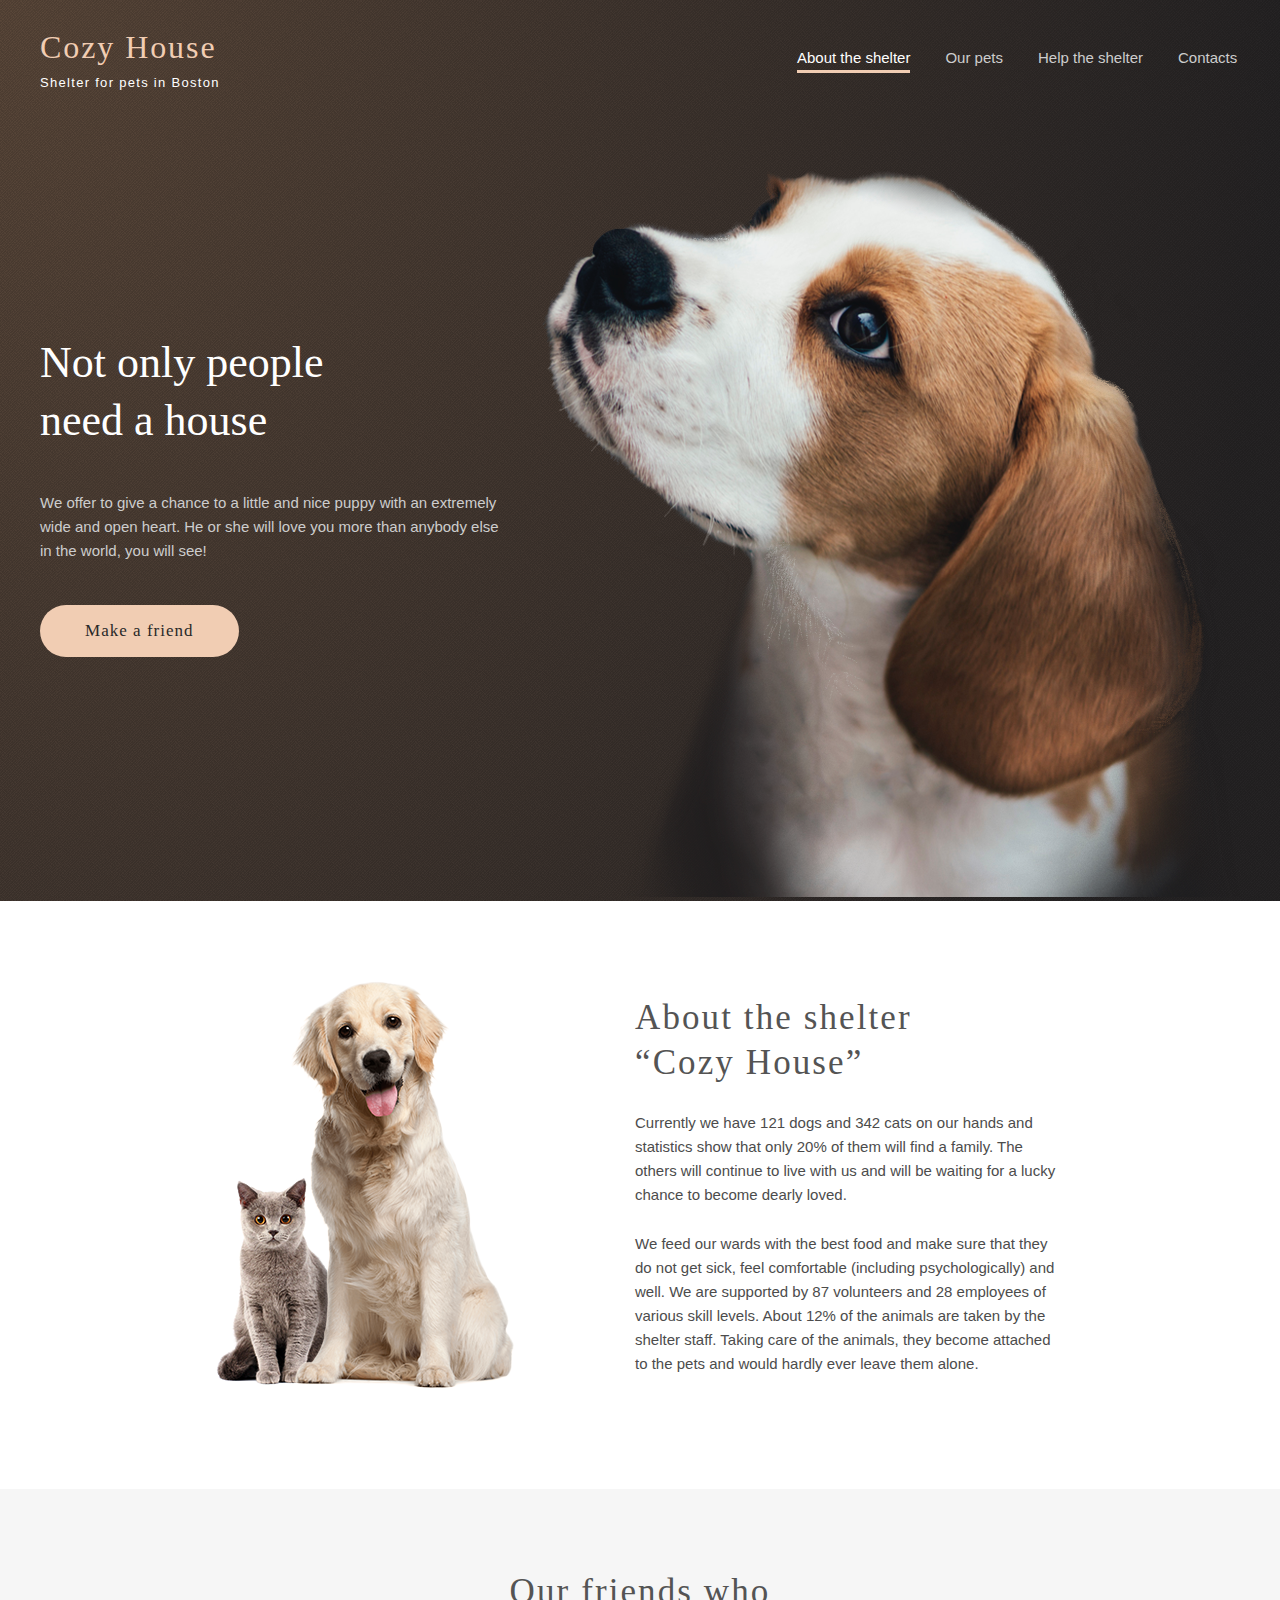
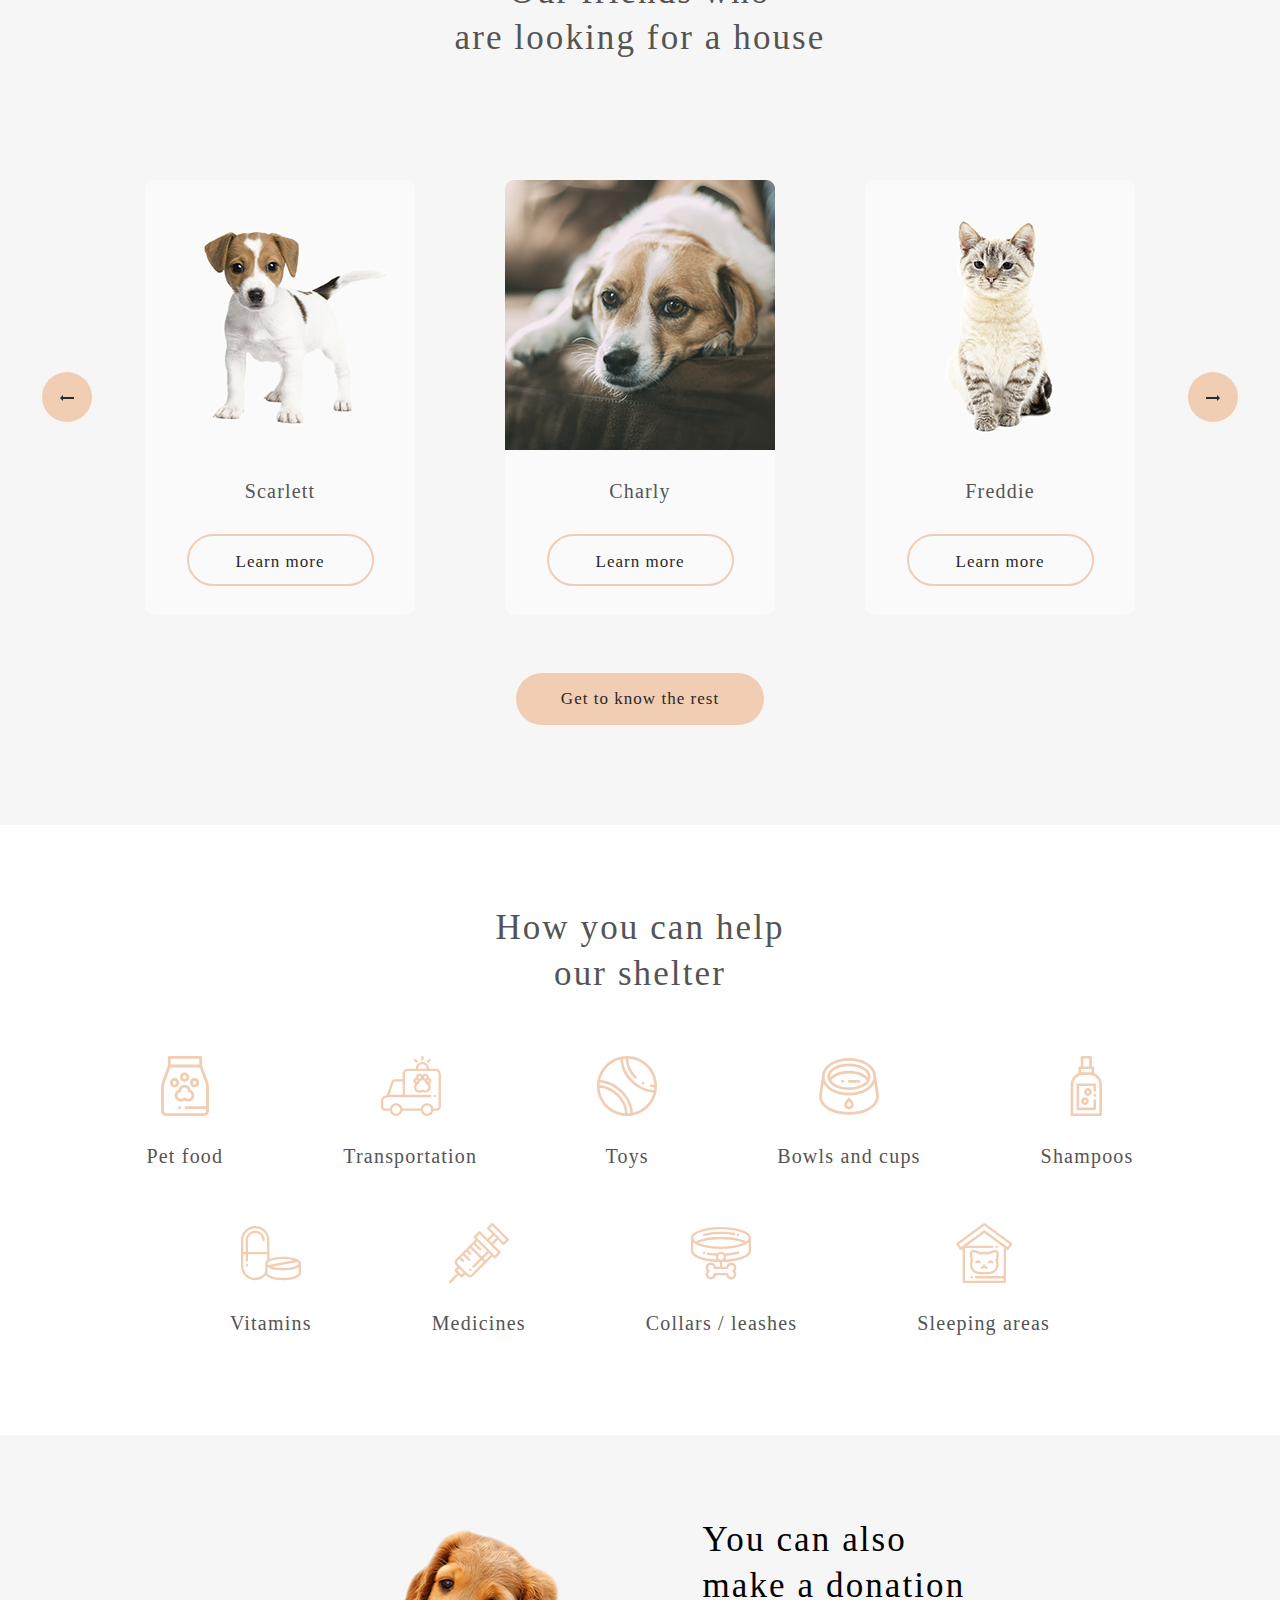
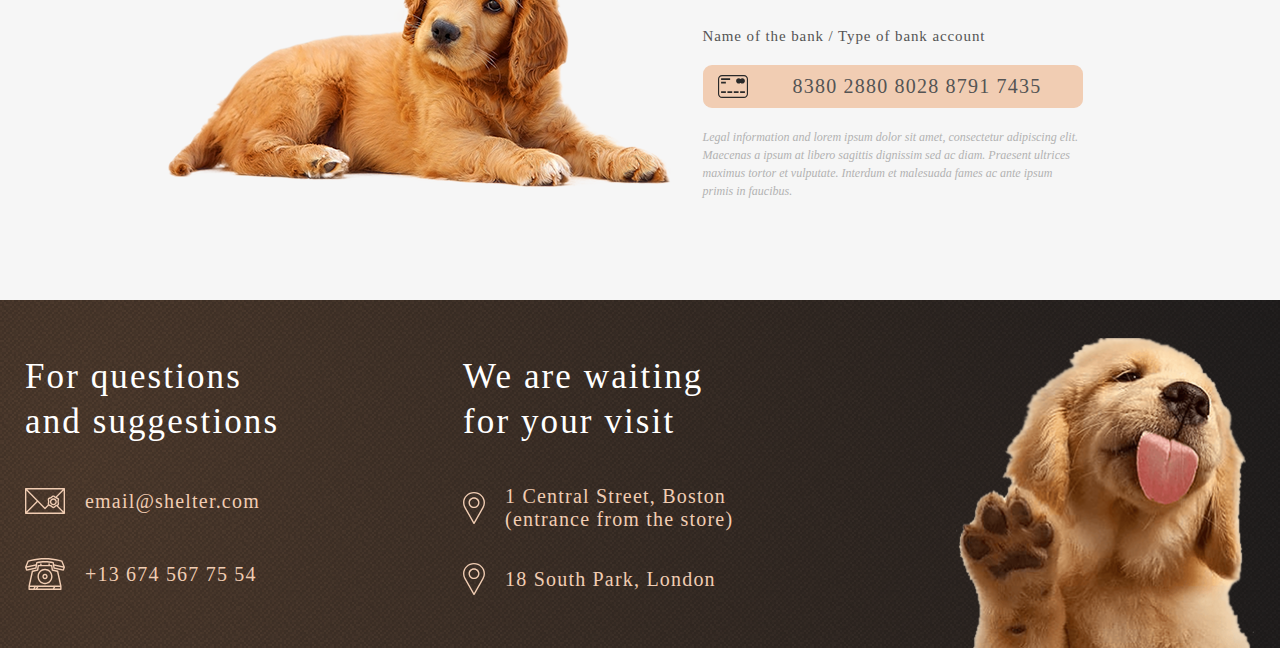
==== commit c705269c: "Merge branch 'gh-pages' into shelter-3" ====
--- a/index.html
+++ b/index.html
@@ -1,3 +1,4 @@
+
 <!DOCTYPE html>
 <html lang="en">
   <head>
@@ -393,3 +394,4 @@
     <script type="module" src="./js/Burger-menu.js"></script>
   </body>
 </html>
+
--- a/css/main_style.css
+++ b/css/main_style.css
@@ -1,796 +1,874 @@
-* {
-  padding: 0px;
-  margin: 0px;
-  border: 0px;
-}
-
-br.size320 {
-  display: none;
-}
-a:link,
-a:visited {
-  text-decoration: none;
-}
-html {
-  scroll-behavior: smooth;
-}
-main {
-  position: relative;
-  z-index: 0;
-  margin-top: -100px;
-}
-
-div.wrapper {
-  display: flex;
-  justify-content: center;
-  width: 100%;
-  height: 100%;
-}
-div.container {
-  width: 100%;
-  display: flex;
-  flex-direction: column;
-  justify-content: center;
-}
-/*Burger*/
-.burger-container {
-  display: none;
-}
-
-.burger-icon {
-  width: 40px;
-  height: 40px;
-  position: fixed;
-  top: 20px;
-  right: 20px;
-  cursor: pointer;
-  display: flex;
-  flex-direction: column;
-  justify-content: space-between;
-  align-items: center;
-  z-index: 11;
-}
-
-.burger-icon span {
-  display: none;
-  width: 30px;
-  height: 3px;
-  background-color: black;
-  transition: transform 0.3s ease;
-}
-
-.burger-icon.open span:nth-child(1) {
-  transform: rotate(90deg) translate(10px, -10px);
-}
-
-.burger-icon.open span:nth-child(2) {
-  transform: rotate(90deg) translate(0px, 0px);
-}
-
-.burger-icon.open span:nth-child(3) {
-  transform: rotate(90deg) translate(-10px, 10px);
-}
-
-.mobile-nav {
-  display: none;
-  position: fixed;
-  top: 0;
-  right: 0;
-  width: 320px;
-  height: 100vh;
-  background: #292929;
-  box-shadow: -2px 0 5px rgba(0, 0, 0, 0.3);
-  transform: translateX(100%);
-  transition: 0.3s ease;
-  z-index: 10;
-}
-
-.mobile-nav.open {
-  display: flex;
-  flex-direction: column;
-  align-items: center;
-  justify-content: center;
-  transform: translateX(0);
-}
-
-.overlay {
-  display: none;
-  position: fixed;
-  top: 0;
-  left: 0;
-  width: 100vw;
-  height: 100vh;
-  background: rgba(0, 0, 0, 0.5);
-  z-index: 9;
-}
-
-/*burger menu styles */
-.mobile-nav a {
-  display: block;
-  text-align: center;
-  text-decoration: none;
-  transition: 0.3s ease;
-  color: #cdcdcd;
-  padding-bottom: 40px;
-  font-family: "Arial";
-  font-style: normal;
-  font-weight: 400;
-  font-size: 32px;
-  line-height: 160%;
-}
-
-.mobile-nav a#fixed {
-  cursor: pointer;
-  font-size: 32px;
-  line-height: 160%;
-  border-bottom: 3px solid #f1cdb3;
-  pointer-events: none;
-  color: #fff;
-  padding-bottom: 2px;
-  margin-bottom: 40px;
-  font-family: "Arial", sans-serif;
-}
-
-a.mobile-navi :active {
-  text-decoration: none;
-  color: #fafafa;
-  border-bottom: 3px solid #f1cdb3;
-  height: 3px;
-  font-weight: 400;
-  font-size: 32px;
-  line-height: 160%;
-  padding-bottom: 2px;
-}
-
-/*Menu*/
-
-header {
-  width: 100%;
-  display: flex;
-  justify-content: center;
-  position: relative;
-  z-index: 1;
-}
-
-div.headerWrapperBox {
-  width: 1280px;
-  display: flex;
-  justify-content: space-between;
-  padding: 30px 40px 0 40px;
-}
-
-div.nav {
-  margin-top: auto;
-  margin-bottom: auto;
-  width: 443px;
-  height: 27px;
-  display: flex;
-  justify-content: space-between;
-}
-
-ul li {
-  list-style-type: none;
-  font-family: "Arial";
-  font-style: normal;
-  font-weight: 400;
-  font-size: 15px;
-  line-height: 160%;
-  color: #cdcdcd;
-}
-
-ul.nav {
-  padding: 0px;
-  gap: 35px;
-  color: #cdcdcd;
-  display: flex;
-  flex-direction: row;
-  font-family: Arial, Helvetica, sans-serif;
-}
-
-h1 {
-  color: #f1cdb3;
-  font-family: "Georgia", serif;
-  font-weight: 400;
-  font-size: 32px;
-  line-height: 110%;
-  letter-spacing: 0.06em;
-  margin-bottom: 11px;
-}
-a.headerLink#fixed {
-  cursor: pointer;
-  font-size: 15px;
-  line-height: 160%;
-  border-bottom: 3px solid #f1cdb3;
-  pointer-events: none;
-  color: #fff;
-  padding-bottom: 4px;
-  font-family: "Arial", sans-serif;
-}
-
-a.headerLink:link {
-  text-decoration: none;
-  font-family: "Arial";
-  font-style: normal;
-  font-weight: 400;
-  width: 114px;
-  font-size: 15px;
-  line-height: 160%;
-  color: #cdcdcd;
-  padding-bottom: 2px;
-}
-a.headerLink:hover {
-  text-decoration: none;
-  color: #fafafa;
-  border-bottom: 3px solid #f1cdb3;
-  height: 3px;
-  font-weight: 400;
-  font-size: 15px;
-  line-height: 160%;
-  padding-bottom: 2px;
-}
-
-a.headerLink:visited {
-  text-decoration: none;
-  color: #cdcdcd;
-  padding-bottom: 2px;
-}
-
-/*Logo Link*/
-div.logo {
-  position: relative;
-  display: flex;
-  flex-direction: column;
-  justify-content: center;
-  align-items: center;
-}
-a.logoLink:link {
-  text-decoration: none;
-}
-p.logoP {
-  text-align: center;
-  color: #fff;
-  font-weight: 400;
-  font-size: 13px;
-  letter-spacing: 0.1em;
-  line-height: 1;
-  font-family: "Arial", sans-serif;
-}
-
-/*Main*/
-
-/*About shelter*/
-.startScreen {
-  display: flex;
-  justify-content: center;
-  overflow-y: hidden;
-  background: url(../assets/noise_transparent.png),
-    radial-gradient(100% 215.42% at 0% 0%, #5b483a 0%, #262425 100%), #211f20;
-}
-h2 {
-  font-family: "Georgia";
-  font-style: normal;
-  font-weight: 400;
-  font-size: 44px;
-  line-height: 130%;
-  color: #ffffff;
-  width: 310px;
-}
-p.contentText {
-  max-width: 460px;
-  font-family: "Arial", sans-serif;
-  font-weight: 400;
-  font-size: 15px;
-  line-height: 160%;
-  color: #cdcdcd;
-  display: block;
-  unicode-bidi: isolate;
-}
-
-div.startScreenContent {
-  width: 1280px;
-  display: flex;
-  flex-direction: row;
-  margin: 180px 40px 0;
-  justify-content: center;
-  align-items: center;
-  gap: 42px;
-}
-div.content {
-  display: flex;
-  flex-direction: column;
-  gap: 42px;
-  min-width: 460px;
-  width: 460px;
-  margin-top: -79px;
-}
-
-img.screenPuppy {
-  width: 100%;
-  height: 100%;
-  object-fit: cover;
-}
-picture.introImg {
-  width: 100%;
-  height: 100%;
-}
-
-a.pets {
-  width: fit-content;
-  text-decoration: none;
-  display: inline-flex;
-  border-radius: 100px;
-  padding: 15px 45px;
-  text-align: center;
-  background-color: #f1cdb3;
-  font-family: "Georgia", serif;
-  font-weight: 400;
-  font-size: 17px;
-  line-height: 130%;
-  letter-spacing: 0.06em;
-  color: #292929;
-  transition: 0.2s all ease-in;
-}
-a.pets:hover {
-  background-color: #fddcc4;
-}
-/*About*/
-
-div.about {
-  display: flex;
-  justify-content: center;
-}
-div.aboutContent {
-  max-width: 1230px;
-  padding: 0 15px;
-  margin: 80px 40px 100px 40px;
-  display: flex;
-  justify-content: center;
-  align-items: center;
-  margin-bottom: 100px;
-}
-img.about {
-  width: 300px;
-  height: 408px;
-  margin-right: 120px;
-}
-div.contentAbout {
-  max-width: 430px;
-}
-p.about {
-  font-family: "Arial", sans-serif;
-  font-style: normal;
-  font-weight: 400;
-  font-size: 15px;
-  line-height: 160%;
-  color: #4c4c4c;
-  margin-bottom: 25px;
-}
-p.aboutBottom {
-  font-family: "Arial", sans-serif;
-  font-style: normal;
-  font-weight: 400;
-  font-size: 15px;
-  line-height: 160%;
-  color: #4c4c4c;
-}
-h3.aboutH3 {
-  font-family: "Georgia";
-  font-style: normal;
-  font-weight: 400;
-  font-size: 35px;
-  line-height: 130%;
-  color: #545454;
-  letter-spacing: 0.06em;
-  margin-bottom: 25px;
-}
-
-/*Pets*/
-div.pets {
-  background: #f6f6f6;
-}
-div.petsContent {
-  max-width: 1200px;
-  padding: 80px 15px 100px;
-  margin: 0 auto;
-  text-align: center;
-  margin-bottom: 80px;
-}
-h3.centerText {
-  max-width: 400px;
-  text-align: center;
-  font-family: "Georgia", serif;
-  font-style: normal;
-  font-weight: 400;
-  font-size: 35px;
-  line-height: 130%;
-  letter-spacing: 0.06em;
-  color: #545454;
-  margin: 0 auto;
-}
-div.sliderBox {
-  display: flex;
-  width: 1200px;
-  flex-direction: row;
-  justify-content: center;
-}
-div.slider {
-  display: flex;
-  flex-direction: row;
-  margin: 60px 0 60px 0;
-  justify-content: center;
-  gap: 90px;
-  height: 433px;
-}
-div.petCard {
-  background: #fafafa;
-  border-radius: 9px;
-  width: 270px;
-  height: 435px;
-  display: grid;
-  transition: 0.3s all ease-in;
-}
-
-button.LearnMoreButton {
-  border: 2px solid #f1cdb3;
-  background: #fafafa;
-  border-radius: 100px;
-  width: 187px;
-  height: 52px;
-  align-content: center;
-  margin: -60px 40px 0 40px;
-  transition: 0.2s all ease-in;
-}
-div.petCard:hover .LearnMoreButton {
-  background: #fddcc4;
-}
-div.petCard:hover {
-  cursor: pointer;
-  background-color: #fff;
-  box-shadow: 0 2px 35px 14px rgba(13, 13, 13, 0.04);
-}
-img.cardImg {
-  max-width: 270px;
-  height: 270px;
-  margin-bottom: 30px;
-}
-p.pets {
-  font-family: "Georgia", serif;
-  font-weight: 400;
-  font-size: 20px;
-  letter-spacing: 0.06em;
-  text-align: center;
-  color: #545454;
-}
-p.petsMore {
-  font-family: "Georgia", serif;
-  font-weight: 400;
-  font-size: 17px;
-  line-height: 130%;
-  letter-spacing: 0.06em;
-  color: #292929;
-}
-a.getToKnow {
-  text-decoration: none;
-  display: inline-flex;
-  border-radius: 100px;
-  padding: 15px 45px;
-  text-align: center;
-  background-color: #f1cdb3;
-  font-family: "Georgia", serif;
-  font-weight: 400;
-  font-size: 17px;
-  line-height: 130%;
-  letter-spacing: 0.06em;
-  color: #292929;
-}
-a.getToKnow:hover {
-  background-color: #fddcc4;
-  transition: 0.2s all ease-in;
-}
-
-.previous,
-.next {
-  display: block;
-  width: 50px;
-  height: 50px;
-  border-radius: 50%;
-  background-color: #f1cdb3;
-  border: none;
-  cursor: pointer;
-  z-index: 10;
-}
-
-.previous {
-  left: 10px;
-}
-.next {
-  right: 10px;
-}
-span.hidden {
-  display: none;
-}
-
-div.sliderButtonL {
-  padding-right: 53px;
-}
-div.sliderButtonR {
-  padding-left: 53px;
-}
-button.previous:hover {
-  background-color: #fddcc4;
-  border-color: none;
-  transition: 0.2s all ease-in;
-}
-button.next:hover {
-  background-color: #fddcc4;
-  border-color: none;
-  transition: 0.2s all ease-in;
-}
-div.sliderButtonL,
-.sliderButtonR {
-  display: flex;
-  align-items: center;
-}
-
-/*How help*/
-div.helpWrapper {
-  max-width: 1076px;
-  padding: 0 15px;
-  margin: 0 auto;
-  margin-bottom: 100px;
-}
-h3.centerText {
-  text-align: center;
-  font-family: "Georgia", serif;
-  font-style: normal;
-  font-weight: 400;
-  font-size: 35px;
-  line-height: 130%;
-  letter-spacing: 0.06em;
-  color: #545454;
-  margin: 0 auto;
-  padding-bottom: 60px;
-}
-div.list {
-  height: fit-content;
-  display: flex;
-  flex-wrap: wrap;
-  justify-content: center;
-  gap: 120px;
-  row-gap: 55px;
-}
-h4.listH4 {
-  font-family: "Georgia", serif;
-  font-style: normal;
-  font-weight: 400;
-  font-size: 20px;
-  line-height: 115%;
-  text-align: center;
-  letter-spacing: 0.06em;
-  color: #545454;
-}
-img.listBox {
-  max-width: 100%;
-  margin-bottom: 29px;
-  vertical-align: top;
-}
-div.listBox {
-  display: flex;
-  flex-direction: column;
-  align-items: center;
-}
-
-/*Donation*/
-div.donations {
-  background: #f6f6f6;
-}
-div.donationWrapper {
-  max-width: 945px;
-  margin: 0 auto;
-  padding: 82px 15px 100px 15px;
-  display: flex;
-  align-items: center;
-}
-div.donationImg_box {
-  margin-right: 30px;
-}
-img.donationImg {
-  vertical-align: top;
-}
-
-div.donationInfo {
-  max-width: 380px;
-}
-h3.donation {
-  font-family: "Georgia", serif;
-  font-size: 35px;
-  font-weight: 400;
-  line-height: 45.5px;
-  letter-spacing: 0.06em;
-  margin-bottom: 20px;
-}
-h5.donation {
-  font-family: "Georgia", serif;
-  font-size: 15px;
-  font-weight: 400;
-  line-height: 16.5px;
-  letter-spacing: 0.06em;
-  color: #545454;
-  margin-bottom: 20px;
-}
-div.creditCard {
-  max-width: 349px;
-  padding: 10px 0px 10px 49px;
-  border-radius: 9px;
-  text-align: center;
-  margin-bottom: 20px;
-  background: url(../assets/icon/credit-card.svg), #f1cdb3;
-  background-position: 15px 50%;
-  background-repeat: no-repeat;
-}
-a.donationLink {
-  font-family: "Georgia", serif;
-  font-size: 20px;
-  font-weight: 400;
-  line-height: 23px;
-  text-align: right;
-  color: #545454;
-  letter-spacing: 0.06em;
-}
-p.donation /*legend*/ {
-  font-weight: 400;
-  font-style: italic;
-  font-size: 12px;
-  line-height: 18px;
-  color: #b2b2b2;
-}
-
-/*Footer*/
-footer {
-  background: url(../assets/noise_transparent@2x.png),
-    radial-gradient(110.67% 538.64% at 5.73% 50%, #513d2f 0%, #1a1a1c 100%),
-    linear-gradient(0deg, #211f20, #211f20);
-}
-.footerWrapper {
-  max-width: 1230px;
-  padding: 38px 15px 0px 15px;
-  display: flex;
-  justify-content: space-between;
-  margin: 0 auto;
-}
-div.contacts {
-  max-width: 280px;
-  padding-top: 16px;
-}
-div.locations {
-  margin-left: -6px;
-  padding-top: 16px;
-  max-width: 302px;
-}
-h3.footer {
-  font-family: "Georgia", serif;
-  font-style: normal;
-  font-weight: 400;
-  font-size: 35px;
-  line-height: 130%;
-  letter-spacing: 0.06em;
-  color: #ffffff;
-  margin-bottom: 40px;
-}
-div.footer_email {
-  margin-bottom: 40px;
-  background: url(../assets/icon/icon-email.svg);
-  background-position: 0 0;
-  background-repeat: no-repeat;
-}
-div.footer_phone {
-  margin-bottom: 40px;
-  background: url(../assets/icon/icon-phone.svg);
-  background-position: 0 0;
-  background-repeat: no-repeat;
-}
-div.footer_adress1 {
-  margin-bottom: 32px;
-  padding-left: 42px;
-  background: url(../assets/icon/icon-marker.svg);
-  background-position: 0 50%;
-  background-repeat: no-repeat;
-}
-div.footer_adress2 {
-  background: url(../assets/icon/icon-marker.svg);
-  background-position: 0 0;
-  background-repeat: no-repeat;
-  padding: 5px 0px 5px 42px;
-}
-.footerLink {
-  display: block;
-  font-family: "Georgia", serif;
-  font-style: normal;
-  font-weight: 400;
-  font-size: 20px;
-  line-height: 115%;
-  letter-spacing: 0.06em;
-  color: #f1cdb3;
-  padding: 5px 0px 5px 60px;
-}
-.footerLink_adress {
-  display: block;
-  font-family: "Georgia", serif;
-  font-style: normal;
-  font-weight: 400;
-  font-size: 20px;
-  line-height: 115%;
-  letter-spacing: 0.06em;
-  color: #f1cdb3;
-}
-
-/* Pop-up */
-.overlay {
-  position: fixed;
-  top: 0;
-  left: 0;
-  width: 100%;
-  height: 100%;
-  background: rgba(0, 0, 0, 0.5);
-  display: none;
-  z-index: 13;
-}
-
-.popup {
-  position: fixed;
-  top: 50%;
-  left: 50%;
-  transform: translate(-50%, -50%);
-  background-color: transparent;
-  display: none;
-  z-index: 15;
-}
-
-.popup-content {
-  width: 952px;
-  height: 552px;
-  position: relative;
-  display: flex;
-  flex-direction: column;
-  align-items: flex-start;
-}
-.petCard-pop {
-  width: 900px;
-  height: 500px;
-  display: flex;
-  flex-direction: row;
-  justify-content: flex-start;
-  border-radius: 10px;
-  background-color: #fafafa;
-  box-shadow: 0px 2px 35px 14px rgba(13, 13, 13, 0.04);
-}
-
-.close-button {
-  width: 48px;
-  height: 48px;
-  background-color: transparent;
-  font-family: Georgia, "Times New Roman", Times, serif;
-  border: 2px solid #f1cdb3;
-  border-radius: 100px;
-  color: #292929;
-  display: flex;
-  align-items: center;
-  justify-content: center;
-  align-self: flex-end;
-  font-size: 26px;
-  font-weight: bold;
-  transition: 0.2s all ease-in;
-  cursor: pointer;
-  z-index: 12;
-  margin-right: 10px;
-  text-shadow: 0px 2px 4px rgba(0, 0, 0, 0.5);
-}
-
-.close-button:hover {
-  background-color: #fddcc4; /* Цвет фона при наведении */
-  color: #555; /* Цвет крестика при наведении */
-}
-
-.hidden {
-  display: none;
-}
+
+* {
+  padding: 0px;
+  margin: 0px;
+  border: 0px;
+}
+
+br.size320 {
+  display: none;
+}
+a:link,
+a:visited {
+  text-decoration: none;
+}
+html {
+  scroll-behavior: smooth;
+}
+main {
+  position: relative;
+  z-index: 0;
+  margin-top: -100px;
+}
+
+div.wrapper {
+  display: flex;
+  justify-content: center;
+  width: 100%;
+  height: 100%;
+}
+div.container {
+  width: 100%;
+  display: flex;
+  flex-direction: column;
+  justify-content: center;
+}
+/*Burger*/
+.burger-container {
+  display: none;
+}
+
+.burger-icon {
+  width: 40px;
+  height: 40px;
+  position: fixed;
+  top: 20px;
+  right: 20px;
+  cursor: pointer;
+  display: flex;
+  flex-direction: column;
+  justify-content: space-between;
+  align-items: center;
+  z-index: 11;
+}
+
+.burger-icon span {
+  display: none;
+  width: 30px;
+  height: 3px;
+  background-color: black;
+  transition: transform 0.3s ease;
+}
+
+.burger-icon.open span:nth-child(1) {
+  transform: rotate(90deg) translate(10px, -10px);
+}
+
+.burger-icon.open span:nth-child(2) {
+  transform: rotate(90deg) translate(0px, 0px);
+}
+
+.burger-icon.open span:nth-child(3) {
+  transform: rotate(90deg) translate(-10px, 10px);
+}
+
+.mobile-nav {
+  display: none;
+  position: fixed;
+  top: 0;
+  right: 0;
+  width: 320px;
+  height: 100vh;
+  background: #292929;
+  box-shadow: -2px 0 5px rgba(0, 0, 0, 0.3);
+  transform: translateX(100%);
+  transition: 0.3s ease;
+  z-index: 10;
+}
+
+.mobile-nav.open {
+  display: flex;
+  flex-direction: column;
+  align-items: center;
+  justify-content: center;
+  transform: translateX(0);
+}
+
+.overlay {
+  display: none;
+  position: fixed;
+  top: 0;
+  left: 0;
+  width: 100vw;
+  height: 100vh;
+  background: rgba(0, 0, 0, 0.5);
+  z-index: 9;
+}
+
+/*burger menu styles */
+.mobile-nav a {
+  display: block;
+  text-align: center;
+  text-decoration: none;
+  transition: 0.3s ease;
+  color: #cdcdcd;
+  padding-bottom: 40px;
+  font-family: "Arial";
+  font-style: normal;
+  font-weight: 400;
+  font-size: 32px;
+  line-height: 160%;
+}
+
+.mobile-nav a#fixed {
+  cursor: pointer;
+  font-size: 32px;
+  line-height: 160%;
+  border-bottom: 3px solid #f1cdb3;
+  pointer-events: none;
+  color: #fff;
+  padding-bottom: 2px;
+  margin-bottom: 40px;
+  font-family: "Arial", sans-serif;
+}
+
+a.mobile-navi :active {
+  text-decoration: none;
+  color: #fafafa;
+  border-bottom: 3px solid #f1cdb3;
+  height: 3px;
+  font-weight: 400;
+  font-size: 32px;
+  line-height: 160%;
+  padding-bottom: 2px;
+}
+
+/*Menu*/
+
+header {
+  width: 100%;
+  display: flex;
+  justify-content: center;
+  position: relative;
+  z-index: 1;
+}
+
+div.headerWrapperBox {
+  width: 1280px;
+  display: flex;
+  justify-content: space-between;
+  padding: 30px 40px 0 40px;
+}
+
+div.nav {
+  margin-top: auto;
+  margin-bottom: auto;
+  width: 443px;
+  height: 27px;
+  display: flex;
+  justify-content: space-between;
+}
+
+ul li {
+  list-style-type: none;
+  font-family: "Arial";
+  font-style: normal;
+  font-weight: 400;
+  font-size: 15px;
+  line-height: 160%;
+  color: #cdcdcd;
+}
+
+ul.nav {
+  padding: 0px;
+  gap: 35px;
+  color: #cdcdcd;
+  display: flex;
+  flex-direction: row;
+  font-family: Arial, Helvetica, sans-serif;
+}
+
+h1 {
+  color: #f1cdb3;
+  font-family: "Georgia", serif;
+  font-weight: 400;
+  font-size: 32px;
+  line-height: 110%;
+  letter-spacing: 0.06em;
+  margin-bottom: 11px;
+}
+a.headerLink#fixed1 {
+  cursor: pointer;
+  font-size: 15px;
+  line-height: 160%;
+  border-bottom: 3px solid #f1cdb3;
+  pointer-events: none;
+  color: #fff;
+  padding-bottom: 4px;
+  font-family: "Arial", sans-serif;
+}
+
+a.headerLink:link {
+  text-decoration: none;
+  font-family: "Arial";
+  font-style: normal;
+  font-weight: 400;
+  width: 114px;
+  font-size: 15px;
+  line-height: 160%;
+  color: #cdcdcd;
+  padding-bottom: 2px;
+}
+a.headerLink:hover {
+  text-decoration: none;
+  color: #fafafa;
+  border-bottom: 3px solid #f1cdb3;
+  height: 3px;
+  font-weight: 400;
+  font-size: 15px;
+  line-height: 160%;
+  padding-bottom: 2px;
+}
+
+a.headerLink:visited {
+  text-decoration: none;
+  color: #cdcdcd;
+  padding-bottom: 2px;
+}
+
+/*Logo Link*/
+div.logo {
+  position: relative;
+  display: flex;
+  flex-direction: column;
+  justify-content: center;
+  align-items: center;
+}
+a.logoLink:link {
+  text-decoration: none;
+}
+p.logoP {
+  text-align: center;
+  color: #fff;
+  font-weight: 400;
+  font-size: 13px;
+  letter-spacing: 0.1em;
+  line-height: 1;
+  font-family: "Arial", sans-serif;
+}
+
+/*Main*/
+
+/*About shelter*/
+.startScreen {
+  display: flex;
+  justify-content: center;
+  overflow-y: hidden;
+  background: url(../assets/noise_transparent.png),
+    radial-gradient(100% 215.42% at 0% 0%, #5b483a 0%, #262425 100%), #211f20;
+}
+h2 {
+  font-family: "Georgia";
+  font-style: normal;
+  font-weight: 400;
+  font-size: 44px;
+  line-height: 130%;
+  color: #ffffff;
+  width: 310px;
+}
+p.contentText {
+  max-width: 460px;
+  font-family: "Arial", sans-serif;
+  font-weight: 400;
+  font-size: 15px;
+  line-height: 160%;
+  color: #cdcdcd;
+  display: block;
+  unicode-bidi: isolate;
+}
+
+div.startScreenContent {
+  width: 1280px;
+  display: flex;
+  flex-direction: row;
+  margin: 180px 40px 0;
+  justify-content: center;
+  align-items: center;
+  gap: 42px;
+}
+div.content {
+  display: flex;
+  flex-direction: column;
+  gap: 42px;
+  min-width: 460px;
+  width: 460px;
+  margin-top: -79px;
+}
+
+img.screenPuppy {
+  width: 100%;
+  height: 100%;
+  object-fit: cover;
+}
+picture.introImg {
+  width: 100%;
+  height: 100%;
+}
+
+a.pets {
+  width: fit-content;
+  text-decoration: none;
+  display: inline-flex;
+  border-radius: 100px;
+  padding: 15px 45px;
+  text-align: center;
+  background-color: #f1cdb3;
+  font-family: "Georgia", serif;
+  font-weight: 400;
+  font-size: 17px;
+  line-height: 130%;
+  letter-spacing: 0.06em;
+  color: #292929;
+  transition: 0.2s all ease-in;
+}
+a.pets:hover {
+  background-color: #fddcc4;
+}
+/*About*/
+
+div.about {
+  display: flex;
+  justify-content: center;
+}
+div.aboutContent {
+  max-width: 1230px;
+  padding: 0 15px;
+  margin: 80px 40px 100px 40px;
+  display: flex;
+  justify-content: center;
+  align-items: center;
+  margin-bottom: 100px;
+}
+img.about {
+  width: 300px;
+  height: 408px;
+  margin-right: 120px;
+}
+div.contentAbout {
+  max-width: 430px;
+}
+p.about {
+  font-family: "Arial", sans-serif;
+  font-style: normal;
+  font-weight: 400;
+  font-size: 15px;
+  line-height: 160%;
+  color: #4c4c4c;
+  margin-bottom: 25px;
+}
+p.aboutBottom {
+  font-family: "Arial", sans-serif;
+  font-style: normal;
+  font-weight: 400;
+  font-size: 15px;
+  line-height: 160%;
+  color: #4c4c4c;
+}
+h3.aboutH3 {
+  font-family: "Georgia";
+  font-style: normal;
+  font-weight: 400;
+  font-size: 35px;
+  line-height: 130%;
+  color: #545454;
+  letter-spacing: 0.06em;
+  margin-bottom: 25px;
+}
+
+/*Pets*/
+div.pets {
+  background: #f6f6f6;
+}
+div.petsContent {
+  max-width: 1200px;
+  padding: 80px 15px 100px;
+  margin: 0 auto;
+  text-align: center;
+  margin-bottom: 80px;
+}
+h3.centerText {
+  max-width: 400px;
+  text-align: center;
+  font-family: "Georgia", serif;
+  font-style: normal;
+  font-weight: 400;
+  font-size: 35px;
+  line-height: 130%;
+  letter-spacing: 0.06em;
+  color: #545454;
+  margin: 0 auto;
+}
+div.sliderBox {
+  display: flex;
+  width: 1200px;
+  flex-direction: row;
+  justify-content: center;
+}
+div.slider {
+  display: flex;
+  flex-direction: row;
+  margin: 60px 0 60px 0;
+  justify-content: center;
+  gap: 90px;
+  height: 433px;
+  transition: all 0.3s ease;
+}
+div.card {
+  background: #fafafa;
+  border-radius: 9px;
+  width: 270px;
+  height: 435px;
+  display: grid;
+  transition: 0.3s all ease-in;
+}
+
+button.learnMore {
+  padding: 15px 42px;
+  margin-top: 31px;
+  margin-bottom: 30px;
+  border: 2px solid #f1cdb3;
+  background: #fafafa;
+  border-radius: 100px;
+  width: 187px;
+  height: 52px;
+  align-content: center;
+  transition: 0.2s all ease-in;
+}
+div.card:hover .learnMore {
+  background: #fddcc4;
+  transition: 0.2s all ease-in;
+}
+div.card:hover {
+  cursor: pointer;
+  background-color: #fff;
+  box-shadow: 0 2px 35px 14px rgba(13, 13, 13, 0.04);
+}
+img.cardImg {
+  max-width: 270px;
+  height: 270px;
+  margin-bottom: 30px;
+}
+p.pets {
+  font-family: "Georgia", serif;
+  font-weight: 400;
+  font-size: 20px;
+  letter-spacing: 0.06em;
+  text-align: center;
+  color: #545454;
+}
+p.petsMore {
+  font-family: "Georgia", serif;
+  font-weight: 400;
+  font-size: 17px;
+  line-height: 130%;
+  letter-spacing: 0.06em;
+  color: #292929;
+}
+a.getToKnow {
+  text-decoration: none;
+  display: inline-flex;
+  border-radius: 100px;
+  padding: 15px 45px;
+  text-align: center;
+  background-color: #f1cdb3;
+  font-family: "Georgia", serif;
+  font-weight: 400;
+  font-size: 17px;
+  line-height: 130%;
+  letter-spacing: 0.06em;
+  color: #292929;
+}
+a.getToKnow:hover {
+  background-color: #fddcc4;
+  transition: 0.2s all ease-in;
+}
+
+.previous,
+.next {
+  display: block;
+  width: 50px;
+  height: 50px;
+  border-radius: 50%;
+  background-color: #f1cdb3;
+  border: none;
+  cursor: pointer;
+  z-index: 10;
+}
+
+.previous {
+  left: 10px;
+}
+.next {
+  right: 10px;
+}
+span.hidden {
+  display: none;
+}
+
+div.sliderButtonL {
+  padding-right: 53px;
+}
+div.sliderButtonR {
+  padding-left: 53px;
+}
+button.previous:hover {
+  background-color: #fddcc4;
+  border-color: none;
+  transition: 0.2s all ease-in;
+}
+button.next:hover {
+  background-color: #fddcc4;
+  border-color: none;
+  transition: 0.2s all ease-in;
+}
+div.sliderButtonL,
+.sliderButtonR {
+  display: flex;
+  align-items: center;
+}
+
+/*How help*/
+div.helpWrapper {
+  max-width: 1076px;
+  padding: 0 15px;
+  margin: 0 auto;
+  margin-bottom: 100px;
+}
+h3.centerText {
+  text-align: center;
+  font-family: "Georgia", serif;
+  font-style: normal;
+  font-weight: 400;
+  font-size: 35px;
+  line-height: 130%;
+  letter-spacing: 0.06em;
+  color: #545454;
+  margin: 0 auto;
+  padding-bottom: 60px;
+}
+div.list {
+  height: fit-content;
+  display: flex;
+  flex-wrap: wrap;
+  justify-content: center;
+  gap: 120px;
+  row-gap: 55px;
+}
+h4.listH4 {
+  font-family: "Georgia", serif;
+  font-style: normal;
+  font-weight: 400;
+  font-size: 20px;
+  line-height: 115%;
+  text-align: center;
+  letter-spacing: 0.06em;
+  color: #545454;
+}
+img.listBox {
+  max-width: 100%;
+  margin-bottom: 29px;
+  vertical-align: top;
+}
+div.listBox {
+  display: flex;
+  flex-direction: column;
+  align-items: center;
+}
+
+/*Donation*/
+div.donations {
+  background: #f6f6f6;
+}
+div.donationWrapper {
+  max-width: 945px;
+  margin: 0 auto;
+  padding: 82px 15px 100px 15px;
+  display: flex;
+  align-items: center;
+}
+div.donationImg_box {
+  margin-right: 30px;
+}
+img.donationImg {
+  vertical-align: top;
+}
+
+div.donationInfo {
+  max-width: 380px;
+}
+h3.donation {
+  font-family: "Georgia", serif;
+  font-size: 35px;
+  font-weight: 400;
+  line-height: 45.5px;
+  letter-spacing: 0.06em;
+  margin-bottom: 20px;
+}
+h5.donation {
+  font-family: "Georgia", serif;
+  font-size: 15px;
+  font-weight: 400;
+  line-height: 16.5px;
+  letter-spacing: 0.06em;
+  color: #545454;
+  margin-bottom: 20px;
+}
+div.creditCard {
+  max-width: 349px;
+  padding: 10px 0px 10px 49px;
+  border-radius: 9px;
+  text-align: center;
+  margin-bottom: 20px;
+  background: url(../assets/icon/credit-card.svg), #f1cdb3;
+  background-position: 15px 50%;
+  background-repeat: no-repeat;
+}
+a.donationLink {
+  font-family: "Georgia", serif;
+  font-size: 20px;
+  font-weight: 400;
+  line-height: 23px;
+  text-align: right;
+  color: #545454;
+  letter-spacing: 0.06em;
+}
+p.donation /*legend*/ {
+  font-weight: 400;
+  font-style: italic;
+  font-size: 12px;
+  line-height: 18px;
+  color: #b2b2b2;
+}
+
+/*Footer*/
+footer {
+  background: url(../assets/noise_transparent@2x.png),
+    radial-gradient(110.67% 538.64% at 5.73% 50%, #513d2f 0%, #1a1a1c 100%),
+    linear-gradient(0deg, #211f20, #211f20);
+}
+.footerWrapper {
+  max-width: 1230px;
+  padding: 38px 15px 0px 15px;
+  display: flex;
+  justify-content: space-between;
+  margin: 0 auto;
+}
+div.contacts {
+  max-width: 280px;
+  padding-top: 16px;
+}
+div.locations {
+  margin-left: -6px;
+  padding-top: 16px;
+  max-width: 302px;
+}
+h3.footer {
+  font-family: "Georgia", serif;
+  font-style: normal;
+  font-weight: 400;
+  font-size: 35px;
+  line-height: 130%;
+  letter-spacing: 0.06em;
+  color: #ffffff;
+  margin-bottom: 40px;
+}
+div.footer_email {
+  margin-bottom: 40px;
+  background: url(../assets/icon/icon-email.svg);
+  background-position: 0 0;
+  background-repeat: no-repeat;
+}
+div.footer_phone {
+  margin-bottom: 40px;
+  background: url(../assets/icon/icon-phone.svg);
+  background-position: 0 0;
+  background-repeat: no-repeat;
+}
+div.footer_adress1 {
+  margin-bottom: 32px;
+  padding-left: 42px;
+  background: url(../assets/icon/icon-marker.svg);
+  background-position: 0 50%;
+  background-repeat: no-repeat;
+}
+div.footer_adress2 {
+  background: url(../assets/icon/icon-marker.svg);
+  background-position: 0 0;
+  background-repeat: no-repeat;
+  padding: 5px 0px 5px 42px;
+}
+.footerLink {
+  display: block;
+  font-family: "Georgia", serif;
+  font-style: normal;
+  font-weight: 400;
+  font-size: 20px;
+  line-height: 115%;
+  letter-spacing: 0.06em;
+  color: #f1cdb3;
+  padding: 5px 0px 5px 60px;
+}
+.footerLink_adress {
+  display: block;
+  font-family: "Georgia", serif;
+  font-style: normal;
+  font-weight: 400;
+  font-size: 20px;
+  line-height: 115%;
+  letter-spacing: 0.06em;
+  color: #f1cdb3;
+}
+
+/*Pop up*/
+.overlay {
+  position: fixed;
+  top: 0;
+  left: 0;
+  width: 100%;
+  height: 100%;
+  background: rgba(0, 0, 0, 0.5);
+  display: none;
+  z-index: 13;
+}
+
+.popup {
+  width: 100%;
+  height: 100%;
+  display: flex;
+  align-items: center;
+  justify-content: center;
+  background-color: transparent;
+  z-index: 15;
+}
+
+.pop-inner {
+  width: 351px;
+  padding: 50px 20px 38px 29px;
+}
+
+.popup-content {
+  position: relative;
+  display: flex;
+  flex-direction: column;
+  align-items: flex-start;
+}
+.petCard-pop {
+  height: 100%;
+  width: 100%;
+  display: flex;
+  flex-direction: row;
+  justify-content: space-between;
+  border-radius: 10px;
+  background-color: #fafafa;
+  box-shadow: 0px 2px 35px 14px rgba(13, 13, 13, 0.04);
+}
+
+.close-button {
+  position: absolute;
+  right: -42px;
+  top: -52px;
+  width: 52px;
+  height: 52px;
+  background-color: transparent;
+  font-family: Georgia, "Times New Roman", Times, serif;
+  border: 2px solid #f1cdb3;
+  border-radius: 100px;
+  color: #292929;
+  display: flex;
+  align-items: center;
+  justify-content: center;
+  align-self: flex-end;
+  font-size: 26px;
+  font-weight: bold;
+  transition: 0.2s all ease-in;
+  cursor: pointer;
+  z-index: 12;
+  text-shadow: 0px 2px 4px rgba(0, 0, 0, 0.5);
+}
+
+.close-button:hover {
+  background-color: #fddcc4;
+  color: #555;
+}
+
+img.pop-up {
+  width: 500px;
+  height: 100%;
+}
+h3.pop-name {
+  padding-bottom: 10px;
+  font-family: "Georgia";
+  font-style: normal;
+  font-weight: 400;
+  font-size: 35px;
+  line-height: 130%;
+  letter-spacing: 0.06em;
+  color: #000000;
+}
+
+h4.pop-breed {
+  padding-bottom: 40px;
+  font-family: "Georgia";
+  font-style: normal;
+  font-weight: 400;
+  font-size: 20px;
+  line-height: 115%;
+  letter-spacing: 0.06em;
+  color: #000000;
+}
+
+p.pop-descr {
+  padding-bottom: 40px;
+  font-family: "Georgia";
+  font-style: normal;
+  font-weight: 400;
+  font-size: 15px;
+  line-height: 110%;
+  letter-spacing: 0.06em;
+  color: #000000;
+}
+
+li.pop-li {
+  padding-bottom: 10px;
+  font-family: "Georgia";
+  font-style: normal;
+  font-weight: 400;
+  font-size: 15px;
+  line-height: 110%;
+  letter-spacing: 0.06em;
+  color: #000000;
+}
+li.pop-li {
+  position: relative;
+  padding-left: 10px;
+  margin-bottom: 10px;
+}
+li.pop-li::before {
+  content: "";
+  position: absolute;
+  left: 0;
+  top: 30%;
+  transform: translateY(-50%);
+  width: 4px;
+  height: 4px;
+  border-radius: 50%;
+  background-color: #f1cdb3;
+}
+
+span.pop-span {
+  font-weight: 700;
+}
+body.no-scroll {
+  overflow: hidden;
+}
+
--- a/css/main_768px.css
+++ b/css/main_768px.css
@@ -1,3 +1,4 @@
+
 @media screen and (min-width: 768px) and (max-width: 1199px) {
   html {
     scroll-behavior: smooth;
@@ -234,3 +235,4 @@
 li.pop-li {
   padding-bottom: 5px;
 }
+
--- a/css/main_320px.css
+++ b/css/main_320px.css
@@ -1,3 +1,4 @@
+
 @media screen and (min-width: 320px) and (max-width: 767px) {
   * {
     padding: 0px;
@@ -438,4 +439,4 @@
 }
 li.pop-li {
   padding-bottom: 5px;
-}
+}--- a/css/PetComponent.css
+++ b/css/PetComponent.css
@@ -1,3 +1,4 @@
+
 p.name {
   font-family: "Georgia", serif;
   font-weight: 400;
--- a/css/PetCardComponent.css
+++ b/css/PetCardComponent.css
@@ -1,3 +1,4 @@
+
 .petCard {
   display: flex;
   flex-direction: column;
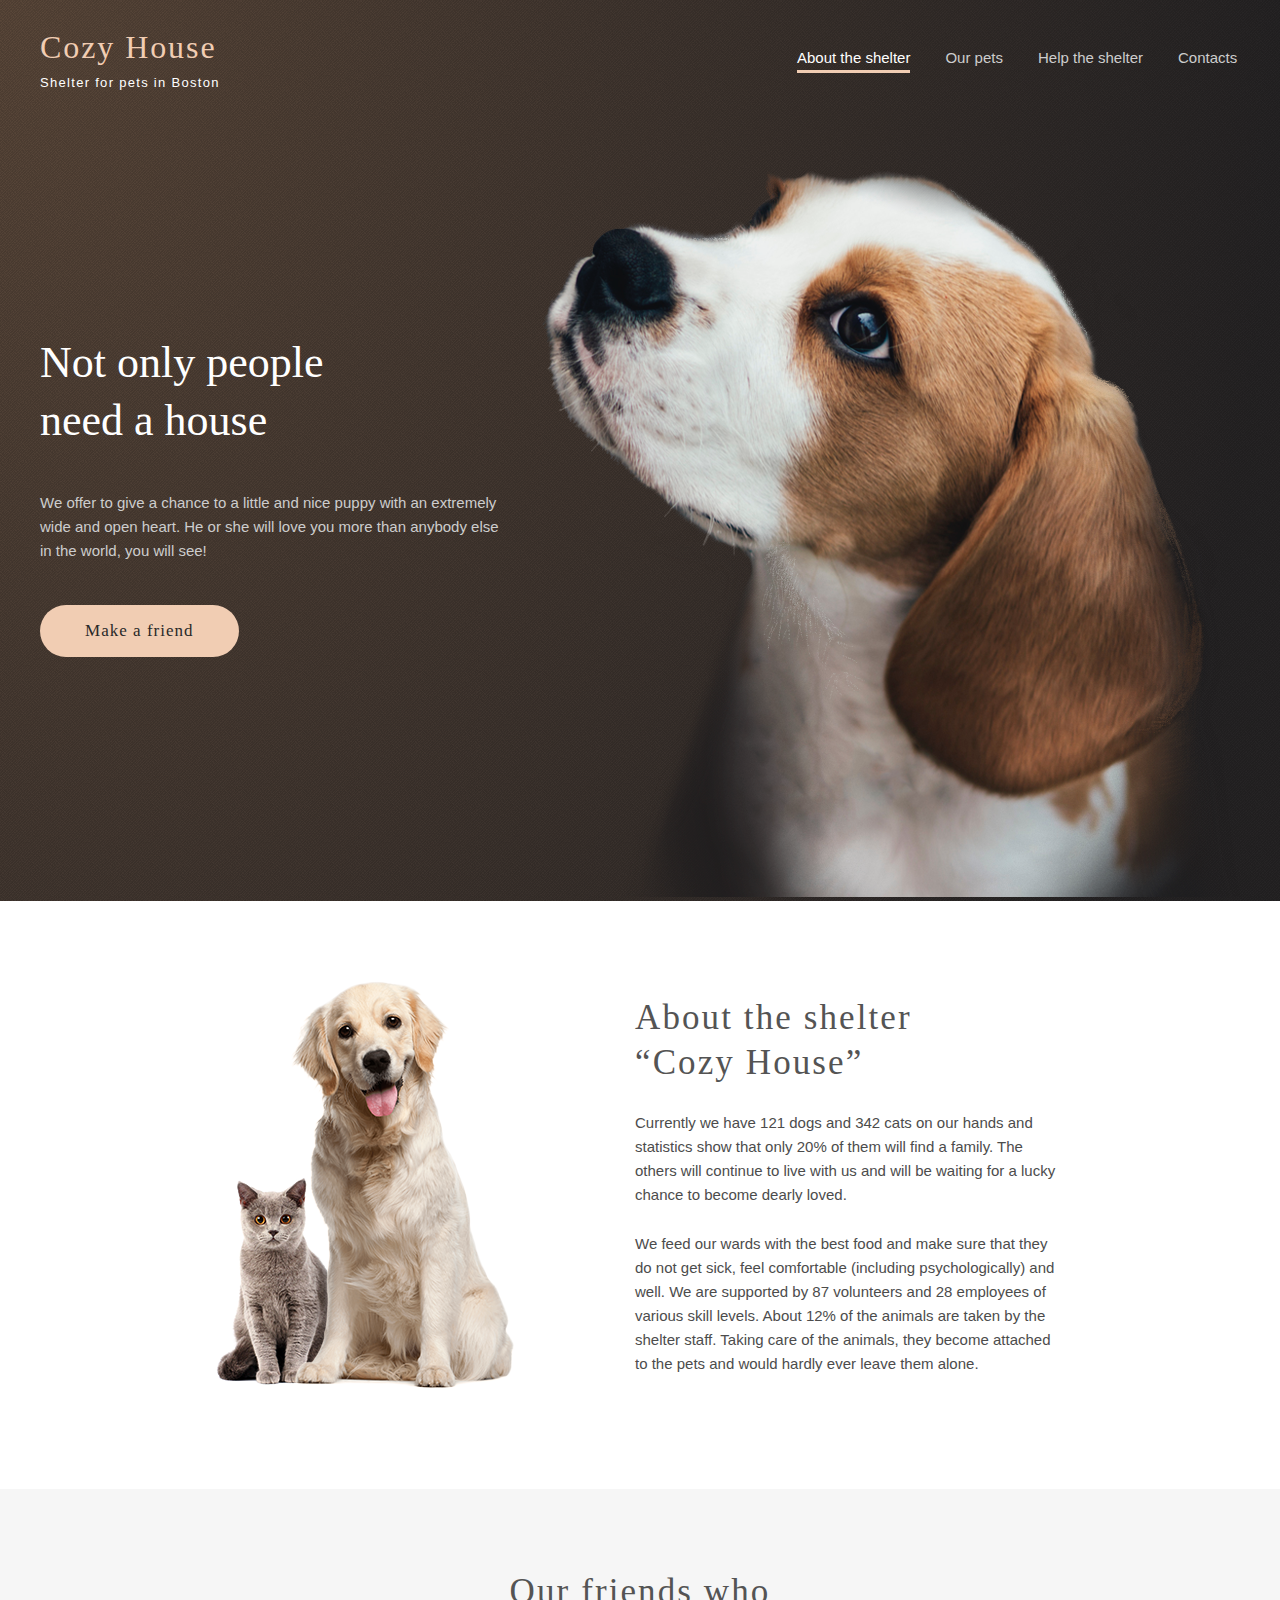
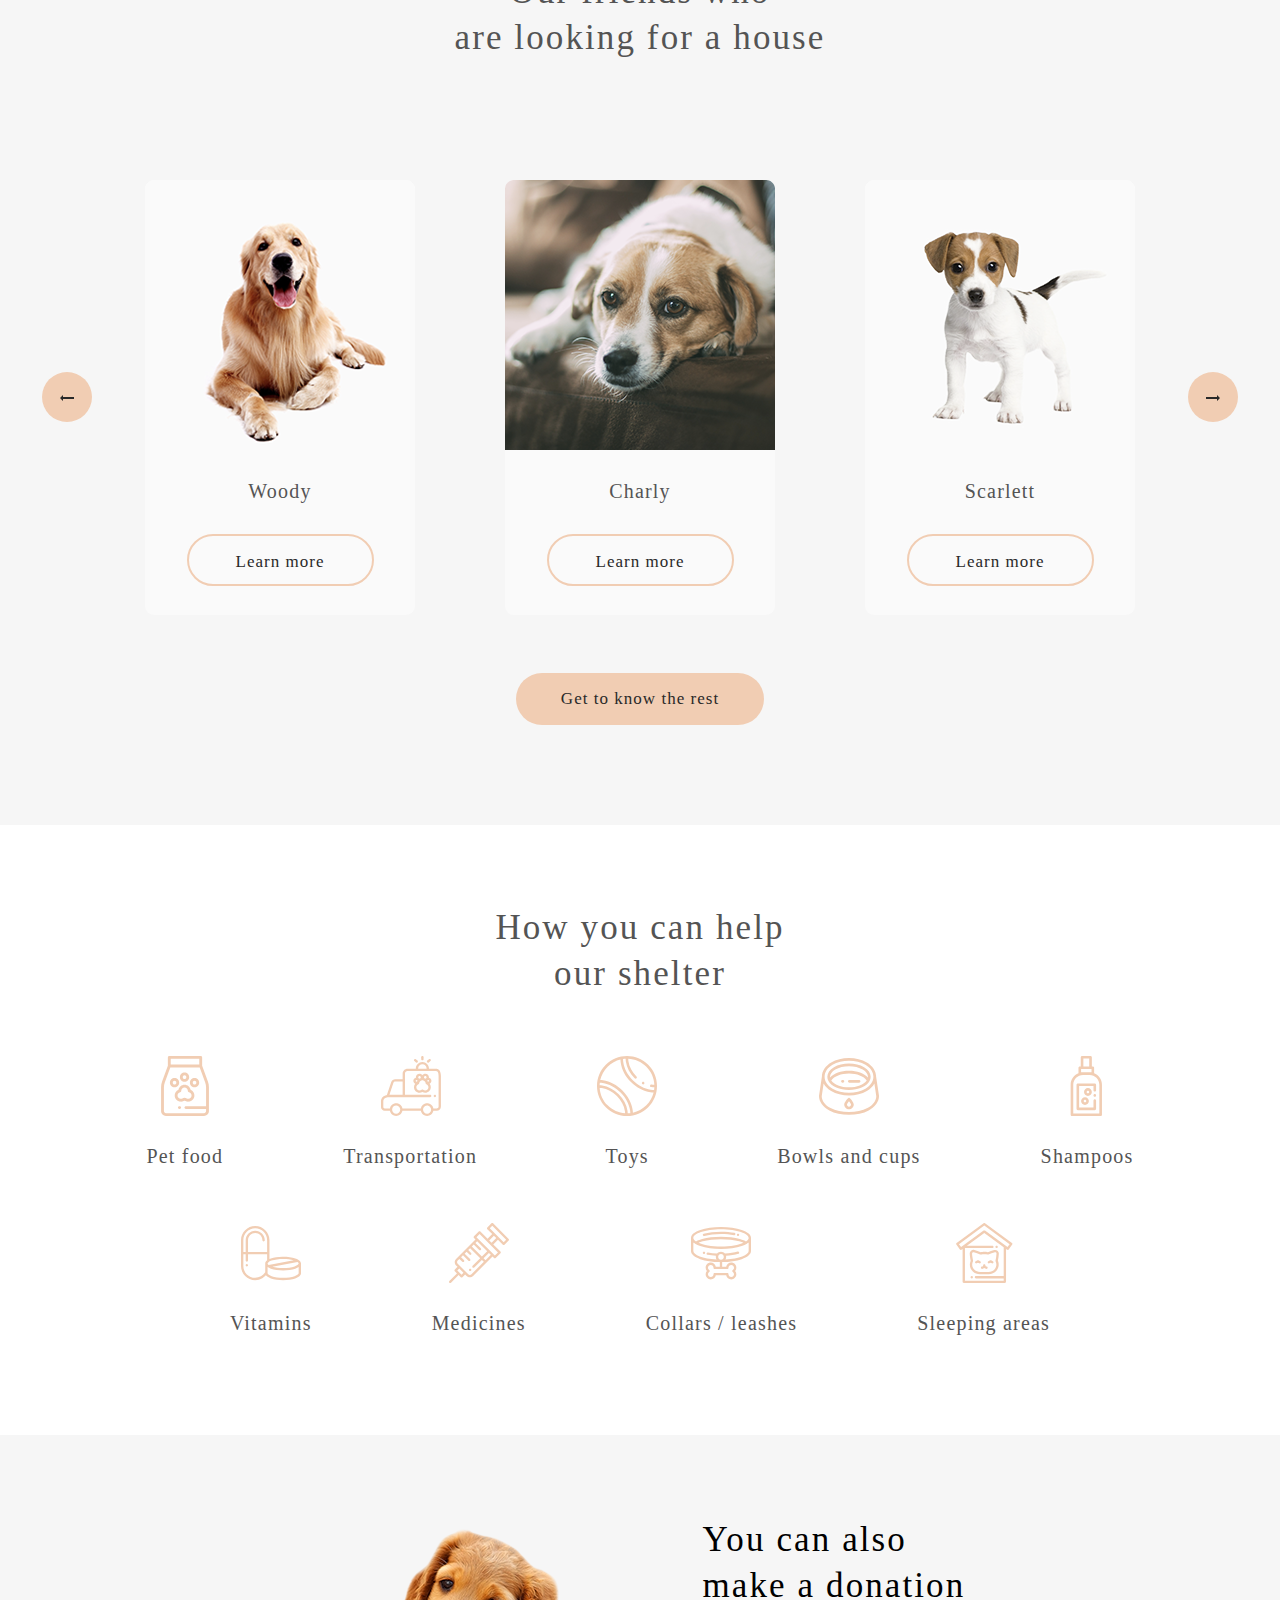
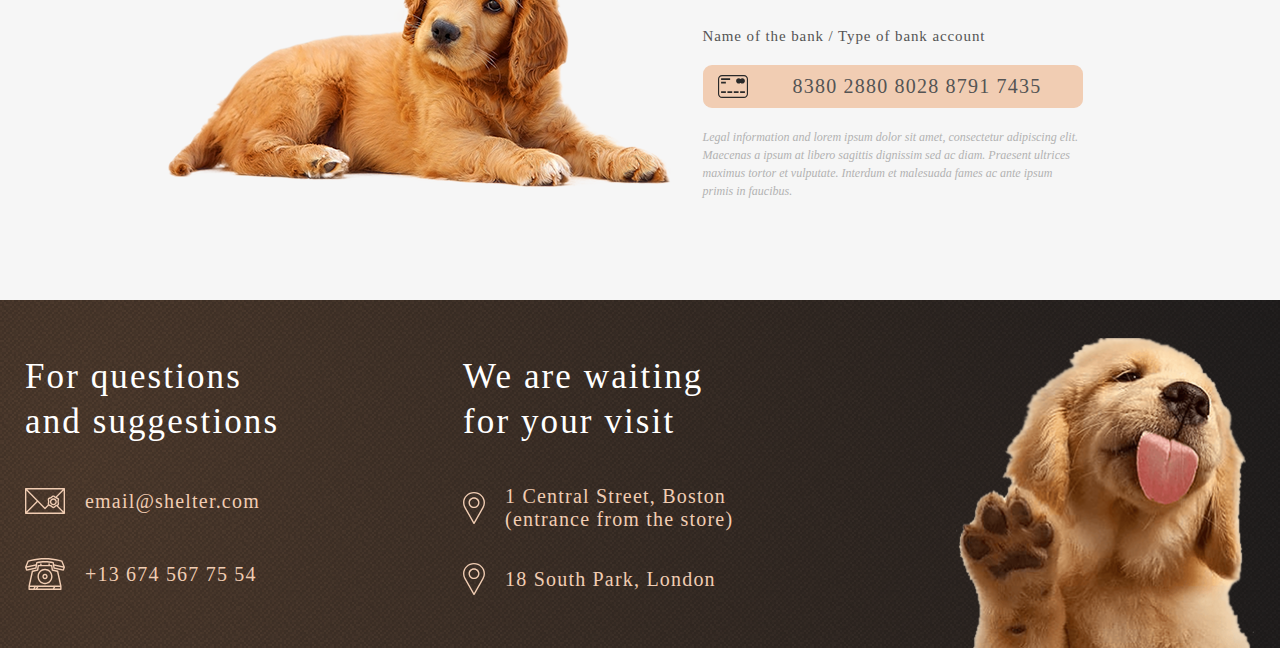
==== commit 063cc356: "Add files via upload" ====
--- a/index.html
+++ b/index.html
@@ -1,397 +1,395 @@
-
-<!DOCTYPE html>
-<html lang="en">
-  <head>
-    <title>Shelter</title>
-    <meta charset="UTF-8" />
-    <meta name="viewport" content="width=device-width, initial-scale=1.0" />
-    <link rel="stylesheet" href="./css/main_style.css" />
-    <link
-      rel="stylesheet"
-      media="screen and (min-width: 768px) and (max-width: 1199px)"
-      href="./css/main_768px.css"
-    />
-    <link
-      rel="stylesheet"
-      media="screen and (min-width: 320px) and (max-width: 767px)"
-      href="./css/main_320px.css"
-    />
-    <link rel="stylesheet" href="./css/PetComponent.css" />
-    <link rel="stylesheet" href="./css/PetCardComponent.css" />
-    <link
-      type="image/x-icon"
-      href="./assets/icon/favicon_shelter.svg"
-      rel="shortcut icon"
-    />
-    <link
-      type="Image/x-icon"
-      href="./assets/icon/favicon_shelter.svg"
-      rel="icon"
-    />
-  </head>
-  <body class="no-scroll">
-    <div class="wrapper">
-      <div class="container">
-        <header>
-          <div class="headerWrapperBox">
-            <div class="logo">
-              <a class="logoLink" href="#">
-                <h1>Cozy House</h1>
-                <p class="logoP">Shelter for pets in Boston</p>
-              </a>
-            </div>
-            <div class="nav">
-              <ul class="nav">
-                <li>
-                  <a class="headerLink" id="fixed1" href="#start"
-                    >About the shelter</a>
-                </li>
-                <li>
-                  <a class="headerLink" href="./our_pets.html">Our pets</a>
-                </li>
-                <li><a class="headerLink" href="#help">Help the shelter</a></li>
-                <li><a class="headerLink" href="#contacts">Contacts</a></li>
-              </ul>
-            </div>
-            <div class="burger-container">
-              <div id="burger-icon" class="burger-icon">
-                <span></span>
-                <span></span>
-                <span></span>
-            </div>
-            <nav id="mobile-nav" class="mobile-nav">
-              <ul>
-                <li><a class="mobile-navi" href="#start" id="fixed">About the shelter</a></li>
-                <li><a class="mobile-navi" href="./our_pets.html">Our pets</a></li>
-                <li><a class="mobile-navi" href="./index.html/#help">Help the shelter</a></li>
-                <li><a class="mobile-navi" href="#contact">Contacts</a></li>
-              </ul>
-            </nav>
-          </div>
-          </div>
-        </header>
-        <div id="overlay" class="overlay"></div>
-        <main>
-          <div class="startScreen" id="start">
-            <div class="startScreenContent">
-              <div class="content">
-                <h2>Not only people <br class="size320" />need a house</h2>
-                <p class="contentText">
-                  We offer to give a chance to a little and nice puppy with an
-                  extremely wide and open heart. He or she will love you more
-                  than anybody else in the world, you will see!
-                </p>
-                <div class="startButton">
-                  <a class="pets" href="#pets">Make a friend</a>
-                </div>
-              </div>
-              <div class="screenPuppyBox">
-                <img
-                  class="screenPuppy"
-                  src="./assets/start-screen-puppy.png"
-                  alt="puppy"
-                />
-              </div>
-            </div>
-          </div>
-          <div class="about">
-            <div class="aboutContent">
-              <img
-                class="about"
-                src="./assets/about-pets.png"
-                alt="aboutPets"
-              />
-              <div class="contentAbout">
-                <h3 class="aboutH3">About the shelter <br />“Cozy House”</h3>
-                <p class="about">
-                  Currently we have 121 dogs and 342 cats on our hands and
-                  statistics show that only 20% of them will find a family. The
-                  others will continue to live with us and will be waiting for a
-                  lucky chance to become dearly loved.
-                </p>
-                <p class="aboutBottom">
-                  We feed our wards with the best food and make sure that they
-                  do not get sick, feel comfortable (including psychologically)
-                  and well. We are supported by 87 volunteers and 28 employees
-                  of various skill levels. About 12% of the animals are taken by
-                  the shelter staff. Taking care of the animals, they become
-                  attached to the pets and would hardly ever leave them alone.
-                </p>
-              </div>
-            </div>
-          </div>
-          <div class="pets" id="pets">
-            <div class="petsContent">
-              <h3 class="centerText">
-                Our friends who <br />are looking for a house
-              </h3>
-              <div class="sliderBox">
-                <div class="sliderButtonL" id="previousB">
-                  <button class="previous">
-                    <span class="hidden">Previous card</span>
-                    <svg
-                      class="buttonPrevious"
-                      width="14"
-                      height="6"
-                      viewBox="0 0 14 6"
-                      fill="none"
-                      xmlns="http://www.w3.org/2000/svg"
-                    >
-                      <path d="M14 2V4H3V6L0 3L3 0V2H14Z" fill="#292929"></path>
-                    </svg>
-                  </button>
-                </div>
-                <div class="slider" id="slider">
-                  <script type="module">
-                    document.addEventListener("DOMContentLoaded", () => {
-                    document.body.classList.remove("no-scroll");
-                    });
-
-                    import { slider } from './js/slider.js';
-                    import { pets } from "./js/pets.js";
-                    import {PetCardComponent} from "./js/PetCardComponent.js"
-                
-
-                   document.addEventListener("DOMContentLoaded", () => {
-                      const sliderElement = document.getElementById("slider");
-                      const prevBtn = document.getElementById("previousB");
-                      const nextBtn = document.getElementById("nextB");
-
-                      let previousValues = [];
-                      let currentValues = [];
-                      let itemsToShow = 3;
-                      const totalPets = pets.length;
-
-                      function updateSlider(indexes) {
-                        sliderElement.innerHTML = '';
-                        indexes.forEach(index => {
-                          const petCardComponent = new PetCardComponent(pets[index]);
-                          sliderElement.appendChild(petCardComponent.render());
-                        });
-                      }
-
-                      function handleResize() {
-                        if (window.innerWidth >= 1280) {
-                          itemsToShow = 3;
-                        } else if (window.innerWidth >= 768) {
-                          itemsToShow = 2;
-                        } else {
-                          itemsToShow = 1;
-                        }
-                        currentValues = slider(previousValues, itemsToShow, pets);
-                        updateSlider(currentValues);
-                      }
-                      
-                      function updateSliderContent() {
-                        previousValues = [...currentValues]; // Save previous
-                        currentValues = slider(previousValues, itemsToShow, pets);
-                        updateSlider(currentValues);
-                      }
-
-                        prevBtn.addEventListener('click', () => {
-                        if (previousValues.length > 0) {
-                          const temp = currentValues;
-                          currentValues = previousValues;
-                          previousValues = temp;
-                          updateSlider(currentValues);
-                        }
-                      });
-                      nextBtn.addEventListener('click', () => {
-                      updateSliderContent();
-                      });
-
-                      window.addEventListener('resize', handleResize);
-
-                      handleResize();
-                    });
-                  </script>
-                </div>
-                <div class="sliderButtonR" id="nextB">
-                  <button class="next">
-                    <span class="hidden">Next card</span>
-                    <svg
-                      class="buttonNext"
-                      width="14"
-                      height="6"
-                      viewBox="0 0 14 6"
-                      fill="none"
-                      xmlns="http://www.w3.org/2000/svg"
-                    >
-                      <path
-                        d="M0 4V2L11 2V0L14 3L11 6V4L0 4Z"
-                        fill="#292929"
-                      ></path>
-                    </svg>
-                  </button>
-                </div>
-              </div>
-              <a class="getToKnow" href="./our_pets.html"
-                >Get to know the rest</a>
-            </div>
-          </div>
-          <div class="help" id="help">
-            <div class="helpWrapper">
-              <div class="howHelp">
-                <h3 class="centerText">How you can help <br />our shelter</h3>
-              </div>
-              <div class="list">
-                <div class="listBox">
-                  <img
-                    class="listBox"
-                    src="./assets/icon/icon-pet-food.svg"
-                    alt="food"
-                  />
-                  <h4 class="listH4">Pet food</h4>
-                </div>
-                <div class="listBox">
-                  <img
-                    class="listBox"
-                    src="./assets/icon/icon-transportation.svg"
-                    alt="transport"
-                  />
-                  <h4 class="listH4">Transportation</h4>
-                </div>
-                <div class="listBox">
-                  <img
-                    class="listBox"
-                    src="./assets/icon/icon-toys.svg"
-                    alt="toys"
-                  />
-                  <h4 class="listH4">Toys</h4>
-                </div>
-                <div class="listBox">
-                  <img
-                    class="listBox"
-                    src="./assets/icon/icon-bowls-and-cups.svg"
-                    alt="bowls"
-                  />
-                  <h4 class="listH4">Bowls and cups</h4>
-                </div>
-                <div class="listBox">
-                  <img
-                    class="listBox"
-                    src="./assets/icon/icon-shampoos.svg"
-                    alt="shampoo"
-                  />
-                  <h4 class="listH4">Shampoos</h4>
-                </div>
-                <div class="listBox">
-                  <img
-                    class="listBox"
-                    src="./assets/icon/icon-vitamins.svg"
-                    alt="vitamins"
-                  />
-                  <h4 class="listH4">Vitamins</h4>
-                </div>
-                <div class="listBox">
-                  <img
-                    class="listBox"
-                    src="./assets/icon/icon-medicines.svg"
-                    alt="medicine"
-                  />
-                  <h4 class="listH4">Medicines</h4>
-                </div>
-                <div class="listBox">
-                  <img
-                    class="listBox"
-                    src="./assets/icon/icon-collars-leashes.svg"
-                    alt="collars"
-                  />
-                  <h4 class="listH4">Collars / leashes</h4>
-                </div>
-                <div class="listBox">
-                  <img
-                    class="listBox"
-                    src="./assets/icon/icon-sleeping-area.svg"
-                    alt="sleep"
-                  />
-                  <h4 class="listH4">Sleeping areas</h4>
-                </div>
-              </div>
-            </div>
-          </div>
-          <div class="donations">
-            <div class="donationWrapper">
-              <div class="donationImg_box">
-                <img
-                  class="donationImg"
-                  src="./assets/donation-dog.png"
-                  alt="donationContent"
-                />
-              </div>
-              <div class="donationInfo">
-                <h3 class="donation">
-                  You can also <br />
-                  make a donation
-                </h3>
-                <h5 class="donation">
-                  Name of the bank / Type of bank account
-                </h5>
-                <div class="creditCard">
-                  <a class="donationLink" href="#">8380 2880 8028 8791 7435</a>
-                </div>
-                <p class="donation">
-                  Legal information and lorem ipsum dolor sit amet, consectetur
-                  adipiscing elit. Maecenas a ipsum at libero sagittis dignissim
-                  sed ac diam. Praesent ultrices maximus tortor et vulputate.
-                  Interdum et malesuada fames ac ante ipsum primis in faucibus.
-                </p>
-              </div>
-            </div>
-          </div>
-        </main>
-        <footer id="contacts">
-          <div class="footerWrapper">
-            <div class="contacts">
-              <h3 class="footer">
-                For questions <br class="sizeSsmall" />and suggestions
-              </h3>
-              <div class="footer_email">
-                <a class="footerLink" href="mailto:email@shelter.com"
-                  >email@shelter.com</a
-                >
-              </div>
-              <div class="footer_phone">
-                <a class="footerLink" href="tel:+136745677554"
-                  >+13 674 567 75 54</a
-                >
-              </div>
-            </div>
-            <div class="locations">
-              <h3 class="footer sizesmall">
-                We are waiting <br class="sizeSsmall" />
-                for your visit
-              </h3>
-              <div class="footer_adress1">
-                <a
-                  class="footerLink_adress"
-                  href="https://maps.app.goo.gl/YAcCafszEa6BUngT7"
-                  target="_blank"
-                  >1 Central Street, Boston (entrance from the store)</a
-                >
-              </div>
-              <div class="footer_adress2">
-                <a
-                  class="footerLink_adress"
-                  href="https://maps.app.goo.gl/WRaW55X6x39eoQyZ9"
-                  target="_blank"
-                  >18 South Park, London</a
-                >
-              </div>
-            </div>
-            <img
-              class="imgFooter"
-              src="./assets/footer-puppy.png"
-              alt="puppyFooter"
-            />
-          </div>
-        </footer>
-      </div>
-    </div>
-    <script type="module" src="./js/Pop-up.js"></script>
-    <script type="module" src="./js/index.js"></script>
-    <script type="module" src="./js/PetCardComponent.js"></script>
-    <script type="module" src="./js/Burger-menu.js"></script>
-  </body>
-</html>
-
+<!DOCTYPE html>
+<html lang="en">
+  <head>
+    <title>Shelter</title>
+    <meta charset="UTF-8" />
+    <meta name="viewport" content="width=device-width, initial-scale=1.0" />
+    <link rel="stylesheet" href="./css/main_style.css" />
+    <link
+      rel="stylesheet"
+      media="screen and (min-width: 768px) and (max-width: 1199px)"
+      href="./css/main_768px.css"
+    />
+    <link
+      rel="stylesheet"
+      media="screen and (min-width: 320px) and (max-width: 767px)"
+      href="./css/main_320px.css"
+    />
+    <link rel="stylesheet" href="./css/PetComponent.css" />
+    <link rel="stylesheet" href="./css/PetCardComponent.css" />
+    <link
+      type="image/x-icon"
+      href="./assets/icon/favicon_shelter.svg"
+      rel="shortcut icon"
+    />
+    <link
+      type="Image/x-icon"
+      href="./assets/icon/favicon_shelter.svg"
+      rel="icon"
+    />
+  </head>
+  <body class="no-scroll">
+    <div class="wrapper">
+      <div class="container">
+        <header>
+          <div class="headerWrapperBox">
+            <div class="logo">
+              <a class="logoLink" href="#">
+                <h1>Cozy House</h1>
+                <p class="logoP">Shelter for pets in Boston</p>
+              </a>
+            </div>
+            <div class="nav">
+              <ul class="nav">
+                <li>
+                  <a class="headerLink" id="fixed1" href="#start"
+                    >About the shelter</a>
+                </li>
+                <li>
+                  <a class="headerLink" href="./our_pets.html">Our pets</a>
+                </li>
+                <li><a class="headerLink" href="#help">Help the shelter</a></li>
+                <li><a class="headerLink" href="#contacts">Contacts</a></li>
+              </ul>
+            </div>
+            <div class="burger-container">
+              <div id="burger-icon" class="burger-icon">
+                <span></span>
+                <span></span>
+                <span></span>
+            </div>
+            <nav id="mobile-nav" class="mobile-nav">
+              <ul>
+                <li><a class="mobile-navi" href="#start" id="fixed">About the shelter</a></li>
+                <li><a class="mobile-navi" href="./our_pets.html">Our pets</a></li>
+                <li><a class="mobile-navi" href="./index.html/#help">Help the shelter</a></li>
+                <li><a class="mobile-navi" href="#contact">Contacts</a></li>
+              </ul>
+            </nav>
+          </div>
+          </div>
+        </header>
+        <div id="overlay" class="overlay"></div>
+        <main>
+          <div class="startScreen" id="start">
+            <div class="startScreenContent">
+              <div class="content">
+                <h2>Not only people <br class="size320" />need a house</h2>
+                <p class="contentText">
+                  We offer to give a chance to a little and nice puppy with an
+                  extremely wide and open heart. He or she will love you more
+                  than anybody else in the world, you will see!
+                </p>
+                <div class="startButton">
+                  <a class="pets" href="#pets">Make a friend</a>
+                </div>
+              </div>
+              <div class="screenPuppyBox">
+                <img
+                  class="screenPuppy"
+                  src="./assets/start-screen-puppy.png"
+                  alt="puppy"
+                />
+              </div>
+            </div>
+          </div>
+          <div class="about">
+            <div class="aboutContent">
+              <img
+                class="about"
+                src="./assets/about-pets.png"
+                alt="aboutPets"
+              />
+              <div class="contentAbout">
+                <h3 class="aboutH3">About the shelter <br />“Cozy House”</h3>
+                <p class="about">
+                  Currently we have 121 dogs and 342 cats on our hands and
+                  statistics show that only 20% of them will find a family. The
+                  others will continue to live with us and will be waiting for a
+                  lucky chance to become dearly loved.
+                </p>
+                <p class="aboutBottom">
+                  We feed our wards with the best food and make sure that they
+                  do not get sick, feel comfortable (including psychologically)
+                  and well. We are supported by 87 volunteers and 28 employees
+                  of various skill levels. About 12% of the animals are taken by
+                  the shelter staff. Taking care of the animals, they become
+                  attached to the pets and would hardly ever leave them alone.
+                </p>
+              </div>
+            </div>
+          </div>
+          <div class="pets" id="pets">
+            <div class="petsContent">
+              <h3 class="centerText">
+                Our friends who <br />are looking for a house
+              </h3>
+              <div class="sliderBox">
+                <div class="sliderButtonL" id="previousB">
+                  <button class="previous">
+                    <span class="hidden">Previous card</span>
+                    <svg
+                      class="buttonPrevious"
+                      width="14"
+                      height="6"
+                      viewBox="0 0 14 6"
+                      fill="none"
+                      xmlns="http://www.w3.org/2000/svg"
+                    >
+                      <path d="M14 2V4H3V6L0 3L3 0V2H14Z" fill="#292929"></path>
+                    </svg>
+                  </button>
+                </div>
+                <div class="slider" id="slider">
+                  <script type="module">
+                    document.addEventListener("DOMContentLoaded", () => {
+                    document.body.classList.remove("no-scroll");
+                    });
+
+                    import { slider } from './js/slider.js';
+                    import { pets } from "./js/pets.js";
+                    import {PetCardComponent} from "./js/PetCardComponent.js"
+                
+
+                   document.addEventListener("DOMContentLoaded", () => {
+                      const sliderElement = document.getElementById("slider");
+                      const prevBtn = document.getElementById("previousB");
+                      const nextBtn = document.getElementById("nextB");
+
+                      let previousValues = [];
+                      let currentValues = [];
+                      let itemsToShow = 3;
+                      const totalPets = pets.length;
+
+                      function updateSlider(indexes) {
+                        sliderElement.innerHTML = '';
+                        indexes.forEach(index => {
+                          const petCardComponent = new PetCardComponent(pets[index]);
+                          sliderElement.appendChild(petCardComponent.render());
+                        });
+                      }
+
+                      function handleResize() {
+                        if (window.innerWidth >= 1280) {
+                          itemsToShow = 3;
+                        } else if (window.innerWidth >= 768) {
+                          itemsToShow = 2;
+                        } else {
+                          itemsToShow = 1;
+                        }
+                        currentValues = slider(previousValues, itemsToShow, pets);
+                        updateSlider(currentValues);
+                      }
+                      
+                      function updateSliderContent() {
+                        previousValues = [...currentValues]; // Save previous
+                        currentValues = slider(previousValues, itemsToShow, pets);
+                        updateSlider(currentValues);
+                      }
+
+                        prevBtn.addEventListener('click', () => {
+                        if (previousValues.length > 0) {
+                          const temp = currentValues;
+                          currentValues = previousValues;
+                          previousValues = temp;
+                          updateSlider(currentValues);
+                        }
+                      });
+                      nextBtn.addEventListener('click', () => {
+                      updateSliderContent();
+                      });
+
+                      window.addEventListener('resize', handleResize);
+
+                      handleResize();
+                    });
+                  </script>
+                </div>
+                <div class="sliderButtonR" id="nextB">
+                  <button class="next">
+                    <span class="hidden">Next card</span>
+                    <svg
+                      class="buttonNext"
+                      width="14"
+                      height="6"
+                      viewBox="0 0 14 6"
+                      fill="none"
+                      xmlns="http://www.w3.org/2000/svg"
+                    >
+                      <path
+                        d="M0 4V2L11 2V0L14 3L11 6V4L0 4Z"
+                        fill="#292929"
+                      ></path>
+                    </svg>
+                  </button>
+                </div>
+              </div>
+              <a class="getToKnow" href="./our_pets.html"
+                >Get to know the rest</a>
+            </div>
+          </div>
+          <div class="help" id="help">
+            <div class="helpWrapper">
+              <div class="howHelp">
+                <h3 class="centerText">How you can help <br />our shelter</h3>
+              </div>
+              <div class="list">
+                <div class="listBox">
+                  <img
+                    class="listBox"
+                    src="./assets/icon/icon-pet-food.svg"
+                    alt="food"
+                  />
+                  <h4 class="listH4">Pet food</h4>
+                </div>
+                <div class="listBox">
+                  <img
+                    class="listBox"
+                    src="./assets/icon/icon-transportation.svg"
+                    alt="transport"
+                  />
+                  <h4 class="listH4">Transportation</h4>
+                </div>
+                <div class="listBox">
+                  <img
+                    class="listBox"
+                    src="./assets/icon/icon-toys.svg"
+                    alt="toys"
+                  />
+                  <h4 class="listH4">Toys</h4>
+                </div>
+                <div class="listBox">
+                  <img
+                    class="listBox"
+                    src="./assets/icon/icon-bowls-and-cups.svg"
+                    alt="bowls"
+                  />
+                  <h4 class="listH4">Bowls and cups</h4>
+                </div>
+                <div class="listBox">
+                  <img
+                    class="listBox"
+                    src="./assets/icon/icon-shampoos.svg"
+                    alt="shampoo"
+                  />
+                  <h4 class="listH4">Shampoos</h4>
+                </div>
+                <div class="listBox">
+                  <img
+                    class="listBox"
+                    src="./assets/icon/icon-vitamins.svg"
+                    alt="vitamins"
+                  />
+                  <h4 class="listH4">Vitamins</h4>
+                </div>
+                <div class="listBox">
+                  <img
+                    class="listBox"
+                    src="./assets/icon/icon-medicines.svg"
+                    alt="medicine"
+                  />
+                  <h4 class="listH4">Medicines</h4>
+                </div>
+                <div class="listBox">
+                  <img
+                    class="listBox"
+                    src="./assets/icon/icon-collars-leashes.svg"
+                    alt="collars"
+                  />
+                  <h4 class="listH4">Collars / leashes</h4>
+                </div>
+                <div class="listBox">
+                  <img
+                    class="listBox"
+                    src="./assets/icon/icon-sleeping-area.svg"
+                    alt="sleep"
+                  />
+                  <h4 class="listH4">Sleeping areas</h4>
+                </div>
+              </div>
+            </div>
+          </div>
+          <div class="donations">
+            <div class="donationWrapper">
+              <div class="donationImg_box">
+                <img
+                  class="donationImg"
+                  src="./assets/donation-dog.png"
+                  alt="donationContent"
+                />
+              </div>
+              <div class="donationInfo">
+                <h3 class="donation">
+                  You can also <br />
+                  make a donation
+                </h3>
+                <h5 class="donation">
+                  Name of the bank / Type of bank account
+                </h5>
+                <div class="creditCard">
+                  <a class="donationLink" href="#">8380 2880 8028 8791 7435</a>
+                </div>
+                <p class="donation">
+                  Legal information and lorem ipsum dolor sit amet, consectetur
+                  adipiscing elit. Maecenas a ipsum at libero sagittis dignissim
+                  sed ac diam. Praesent ultrices maximus tortor et vulputate.
+                  Interdum et malesuada fames ac ante ipsum primis in faucibus.
+                </p>
+              </div>
+            </div>
+          </div>
+        </main>
+        <footer id="contacts">
+          <div class="footerWrapper">
+            <div class="contacts">
+              <h3 class="footer">
+                For questions <br class="sizeSsmall" />and suggestions
+              </h3>
+              <div class="footer_email">
+                <a class="footerLink" href="mailto:email@shelter.com"
+                  >email@shelter.com</a
+                >
+              </div>
+              <div class="footer_phone">
+                <a class="footerLink" href="tel:+136745677554"
+                  >+13 674 567 75 54</a
+                >
+              </div>
+            </div>
+            <div class="locations">
+              <h3 class="footer sizesmall">
+                We are waiting <br class="sizeSsmall" />
+                for your visit
+              </h3>
+              <div class="footer_adress1">
+                <a
+                  class="footerLink_adress"
+                  href="https://maps.app.goo.gl/YAcCafszEa6BUngT7"
+                  target="_blank"
+                  >1 Central Street, Boston (entrance from the store)</a
+                >
+              </div>
+              <div class="footer_adress2">
+                <a
+                  class="footerLink_adress"
+                  href="https://maps.app.goo.gl/WRaW55X6x39eoQyZ9"
+                  target="_blank"
+                  >18 South Park, London</a
+                >
+              </div>
+            </div>
+            <img
+              class="imgFooter"
+              src="./assets/footer-puppy.png"
+              alt="puppyFooter"
+            />
+          </div>
+        </footer>
+      </div>
+    </div>
+    <script type="module" src="./js/Pop-up.js"></script>
+    <script type="module" src="./js/index.js"></script>
+    <script type="module" src="./js/PetCardComponent.js"></script>
+    <script type="module" src="./js/Burger-menu.js"></script>
+  </body>
+</html>
--- a/css/main_style.css
+++ b/css/main_style.css
@@ -1,874 +1,872 @@
-
-* {
-  padding: 0px;
-  margin: 0px;
-  border: 0px;
-}
-
-br.size320 {
-  display: none;
-}
-a:link,
-a:visited {
-  text-decoration: none;
-}
-html {
-  scroll-behavior: smooth;
-}
-main {
-  position: relative;
-  z-index: 0;
-  margin-top: -100px;
-}
-
-div.wrapper {
-  display: flex;
-  justify-content: center;
-  width: 100%;
-  height: 100%;
-}
-div.container {
-  width: 100%;
-  display: flex;
-  flex-direction: column;
-  justify-content: center;
-}
-/*Burger*/
-.burger-container {
-  display: none;
-}
-
-.burger-icon {
-  width: 40px;
-  height: 40px;
-  position: fixed;
-  top: 20px;
-  right: 20px;
-  cursor: pointer;
-  display: flex;
-  flex-direction: column;
-  justify-content: space-between;
-  align-items: center;
-  z-index: 11;
-}
-
-.burger-icon span {
-  display: none;
-  width: 30px;
-  height: 3px;
-  background-color: black;
-  transition: transform 0.3s ease;
-}
-
-.burger-icon.open span:nth-child(1) {
-  transform: rotate(90deg) translate(10px, -10px);
-}
-
-.burger-icon.open span:nth-child(2) {
-  transform: rotate(90deg) translate(0px, 0px);
-}
-
-.burger-icon.open span:nth-child(3) {
-  transform: rotate(90deg) translate(-10px, 10px);
-}
-
-.mobile-nav {
-  display: none;
-  position: fixed;
-  top: 0;
-  right: 0;
-  width: 320px;
-  height: 100vh;
-  background: #292929;
-  box-shadow: -2px 0 5px rgba(0, 0, 0, 0.3);
-  transform: translateX(100%);
-  transition: 0.3s ease;
-  z-index: 10;
-}
-
-.mobile-nav.open {
-  display: flex;
-  flex-direction: column;
-  align-items: center;
-  justify-content: center;
-  transform: translateX(0);
-}
-
-.overlay {
-  display: none;
-  position: fixed;
-  top: 0;
-  left: 0;
-  width: 100vw;
-  height: 100vh;
-  background: rgba(0, 0, 0, 0.5);
-  z-index: 9;
-}
-
-/*burger menu styles */
-.mobile-nav a {
-  display: block;
-  text-align: center;
-  text-decoration: none;
-  transition: 0.3s ease;
-  color: #cdcdcd;
-  padding-bottom: 40px;
-  font-family: "Arial";
-  font-style: normal;
-  font-weight: 400;
-  font-size: 32px;
-  line-height: 160%;
-}
-
-.mobile-nav a#fixed {
-  cursor: pointer;
-  font-size: 32px;
-  line-height: 160%;
-  border-bottom: 3px solid #f1cdb3;
-  pointer-events: none;
-  color: #fff;
-  padding-bottom: 2px;
-  margin-bottom: 40px;
-  font-family: "Arial", sans-serif;
-}
-
-a.mobile-navi :active {
-  text-decoration: none;
-  color: #fafafa;
-  border-bottom: 3px solid #f1cdb3;
-  height: 3px;
-  font-weight: 400;
-  font-size: 32px;
-  line-height: 160%;
-  padding-bottom: 2px;
-}
-
-/*Menu*/
-
-header {
-  width: 100%;
-  display: flex;
-  justify-content: center;
-  position: relative;
-  z-index: 1;
-}
-
-div.headerWrapperBox {
-  width: 1280px;
-  display: flex;
-  justify-content: space-between;
-  padding: 30px 40px 0 40px;
-}
-
-div.nav {
-  margin-top: auto;
-  margin-bottom: auto;
-  width: 443px;
-  height: 27px;
-  display: flex;
-  justify-content: space-between;
-}
-
-ul li {
-  list-style-type: none;
-  font-family: "Arial";
-  font-style: normal;
-  font-weight: 400;
-  font-size: 15px;
-  line-height: 160%;
-  color: #cdcdcd;
-}
-
-ul.nav {
-  padding: 0px;
-  gap: 35px;
-  color: #cdcdcd;
-  display: flex;
-  flex-direction: row;
-  font-family: Arial, Helvetica, sans-serif;
-}
-
-h1 {
-  color: #f1cdb3;
-  font-family: "Georgia", serif;
-  font-weight: 400;
-  font-size: 32px;
-  line-height: 110%;
-  letter-spacing: 0.06em;
-  margin-bottom: 11px;
-}
-a.headerLink#fixed1 {
-  cursor: pointer;
-  font-size: 15px;
-  line-height: 160%;
-  border-bottom: 3px solid #f1cdb3;
-  pointer-events: none;
-  color: #fff;
-  padding-bottom: 4px;
-  font-family: "Arial", sans-serif;
-}
-
-a.headerLink:link {
-  text-decoration: none;
-  font-family: "Arial";
-  font-style: normal;
-  font-weight: 400;
-  width: 114px;
-  font-size: 15px;
-  line-height: 160%;
-  color: #cdcdcd;
-  padding-bottom: 2px;
-}
-a.headerLink:hover {
-  text-decoration: none;
-  color: #fafafa;
-  border-bottom: 3px solid #f1cdb3;
-  height: 3px;
-  font-weight: 400;
-  font-size: 15px;
-  line-height: 160%;
-  padding-bottom: 2px;
-}
-
-a.headerLink:visited {
-  text-decoration: none;
-  color: #cdcdcd;
-  padding-bottom: 2px;
-}
-
-/*Logo Link*/
-div.logo {
-  position: relative;
-  display: flex;
-  flex-direction: column;
-  justify-content: center;
-  align-items: center;
-}
-a.logoLink:link {
-  text-decoration: none;
-}
-p.logoP {
-  text-align: center;
-  color: #fff;
-  font-weight: 400;
-  font-size: 13px;
-  letter-spacing: 0.1em;
-  line-height: 1;
-  font-family: "Arial", sans-serif;
-}
-
-/*Main*/
-
-/*About shelter*/
-.startScreen {
-  display: flex;
-  justify-content: center;
-  overflow-y: hidden;
-  background: url(../assets/noise_transparent.png),
-    radial-gradient(100% 215.42% at 0% 0%, #5b483a 0%, #262425 100%), #211f20;
-}
-h2 {
-  font-family: "Georgia";
-  font-style: normal;
-  font-weight: 400;
-  font-size: 44px;
-  line-height: 130%;
-  color: #ffffff;
-  width: 310px;
-}
-p.contentText {
-  max-width: 460px;
-  font-family: "Arial", sans-serif;
-  font-weight: 400;
-  font-size: 15px;
-  line-height: 160%;
-  color: #cdcdcd;
-  display: block;
-  unicode-bidi: isolate;
-}
-
-div.startScreenContent {
-  width: 1280px;
-  display: flex;
-  flex-direction: row;
-  margin: 180px 40px 0;
-  justify-content: center;
-  align-items: center;
-  gap: 42px;
-}
-div.content {
-  display: flex;
-  flex-direction: column;
-  gap: 42px;
-  min-width: 460px;
-  width: 460px;
-  margin-top: -79px;
-}
-
-img.screenPuppy {
-  width: 100%;
-  height: 100%;
-  object-fit: cover;
-}
-picture.introImg {
-  width: 100%;
-  height: 100%;
-}
-
-a.pets {
-  width: fit-content;
-  text-decoration: none;
-  display: inline-flex;
-  border-radius: 100px;
-  padding: 15px 45px;
-  text-align: center;
-  background-color: #f1cdb3;
-  font-family: "Georgia", serif;
-  font-weight: 400;
-  font-size: 17px;
-  line-height: 130%;
-  letter-spacing: 0.06em;
-  color: #292929;
-  transition: 0.2s all ease-in;
-}
-a.pets:hover {
-  background-color: #fddcc4;
-}
-/*About*/
-
-div.about {
-  display: flex;
-  justify-content: center;
-}
-div.aboutContent {
-  max-width: 1230px;
-  padding: 0 15px;
-  margin: 80px 40px 100px 40px;
-  display: flex;
-  justify-content: center;
-  align-items: center;
-  margin-bottom: 100px;
-}
-img.about {
-  width: 300px;
-  height: 408px;
-  margin-right: 120px;
-}
-div.contentAbout {
-  max-width: 430px;
-}
-p.about {
-  font-family: "Arial", sans-serif;
-  font-style: normal;
-  font-weight: 400;
-  font-size: 15px;
-  line-height: 160%;
-  color: #4c4c4c;
-  margin-bottom: 25px;
-}
-p.aboutBottom {
-  font-family: "Arial", sans-serif;
-  font-style: normal;
-  font-weight: 400;
-  font-size: 15px;
-  line-height: 160%;
-  color: #4c4c4c;
-}
-h3.aboutH3 {
-  font-family: "Georgia";
-  font-style: normal;
-  font-weight: 400;
-  font-size: 35px;
-  line-height: 130%;
-  color: #545454;
-  letter-spacing: 0.06em;
-  margin-bottom: 25px;
-}
-
-/*Pets*/
-div.pets {
-  background: #f6f6f6;
-}
-div.petsContent {
-  max-width: 1200px;
-  padding: 80px 15px 100px;
-  margin: 0 auto;
-  text-align: center;
-  margin-bottom: 80px;
-}
-h3.centerText {
-  max-width: 400px;
-  text-align: center;
-  font-family: "Georgia", serif;
-  font-style: normal;
-  font-weight: 400;
-  font-size: 35px;
-  line-height: 130%;
-  letter-spacing: 0.06em;
-  color: #545454;
-  margin: 0 auto;
-}
-div.sliderBox {
-  display: flex;
-  width: 1200px;
-  flex-direction: row;
-  justify-content: center;
-}
-div.slider {
-  display: flex;
-  flex-direction: row;
-  margin: 60px 0 60px 0;
-  justify-content: center;
-  gap: 90px;
-  height: 433px;
-  transition: all 0.3s ease;
-}
-div.card {
-  background: #fafafa;
-  border-radius: 9px;
-  width: 270px;
-  height: 435px;
-  display: grid;
-  transition: 0.3s all ease-in;
-}
-
-button.learnMore {
-  padding: 15px 42px;
-  margin-top: 31px;
-  margin-bottom: 30px;
-  border: 2px solid #f1cdb3;
-  background: #fafafa;
-  border-radius: 100px;
-  width: 187px;
-  height: 52px;
-  align-content: center;
-  transition: 0.2s all ease-in;
-}
-div.card:hover .learnMore {
-  background: #fddcc4;
-  transition: 0.2s all ease-in;
-}
-div.card:hover {
-  cursor: pointer;
-  background-color: #fff;
-  box-shadow: 0 2px 35px 14px rgba(13, 13, 13, 0.04);
-}
-img.cardImg {
-  max-width: 270px;
-  height: 270px;
-  margin-bottom: 30px;
-}
-p.pets {
-  font-family: "Georgia", serif;
-  font-weight: 400;
-  font-size: 20px;
-  letter-spacing: 0.06em;
-  text-align: center;
-  color: #545454;
-}
-p.petsMore {
-  font-family: "Georgia", serif;
-  font-weight: 400;
-  font-size: 17px;
-  line-height: 130%;
-  letter-spacing: 0.06em;
-  color: #292929;
-}
-a.getToKnow {
-  text-decoration: none;
-  display: inline-flex;
-  border-radius: 100px;
-  padding: 15px 45px;
-  text-align: center;
-  background-color: #f1cdb3;
-  font-family: "Georgia", serif;
-  font-weight: 400;
-  font-size: 17px;
-  line-height: 130%;
-  letter-spacing: 0.06em;
-  color: #292929;
-}
-a.getToKnow:hover {
-  background-color: #fddcc4;
-  transition: 0.2s all ease-in;
-}
-
-.previous,
-.next {
-  display: block;
-  width: 50px;
-  height: 50px;
-  border-radius: 50%;
-  background-color: #f1cdb3;
-  border: none;
-  cursor: pointer;
-  z-index: 10;
-}
-
-.previous {
-  left: 10px;
-}
-.next {
-  right: 10px;
-}
-span.hidden {
-  display: none;
-}
-
-div.sliderButtonL {
-  padding-right: 53px;
-}
-div.sliderButtonR {
-  padding-left: 53px;
-}
-button.previous:hover {
-  background-color: #fddcc4;
-  border-color: none;
-  transition: 0.2s all ease-in;
-}
-button.next:hover {
-  background-color: #fddcc4;
-  border-color: none;
-  transition: 0.2s all ease-in;
-}
-div.sliderButtonL,
-.sliderButtonR {
-  display: flex;
-  align-items: center;
-}
-
-/*How help*/
-div.helpWrapper {
-  max-width: 1076px;
-  padding: 0 15px;
-  margin: 0 auto;
-  margin-bottom: 100px;
-}
-h3.centerText {
-  text-align: center;
-  font-family: "Georgia", serif;
-  font-style: normal;
-  font-weight: 400;
-  font-size: 35px;
-  line-height: 130%;
-  letter-spacing: 0.06em;
-  color: #545454;
-  margin: 0 auto;
-  padding-bottom: 60px;
-}
-div.list {
-  height: fit-content;
-  display: flex;
-  flex-wrap: wrap;
-  justify-content: center;
-  gap: 120px;
-  row-gap: 55px;
-}
-h4.listH4 {
-  font-family: "Georgia", serif;
-  font-style: normal;
-  font-weight: 400;
-  font-size: 20px;
-  line-height: 115%;
-  text-align: center;
-  letter-spacing: 0.06em;
-  color: #545454;
-}
-img.listBox {
-  max-width: 100%;
-  margin-bottom: 29px;
-  vertical-align: top;
-}
-div.listBox {
-  display: flex;
-  flex-direction: column;
-  align-items: center;
-}
-
-/*Donation*/
-div.donations {
-  background: #f6f6f6;
-}
-div.donationWrapper {
-  max-width: 945px;
-  margin: 0 auto;
-  padding: 82px 15px 100px 15px;
-  display: flex;
-  align-items: center;
-}
-div.donationImg_box {
-  margin-right: 30px;
-}
-img.donationImg {
-  vertical-align: top;
-}
-
-div.donationInfo {
-  max-width: 380px;
-}
-h3.donation {
-  font-family: "Georgia", serif;
-  font-size: 35px;
-  font-weight: 400;
-  line-height: 45.5px;
-  letter-spacing: 0.06em;
-  margin-bottom: 20px;
-}
-h5.donation {
-  font-family: "Georgia", serif;
-  font-size: 15px;
-  font-weight: 400;
-  line-height: 16.5px;
-  letter-spacing: 0.06em;
-  color: #545454;
-  margin-bottom: 20px;
-}
-div.creditCard {
-  max-width: 349px;
-  padding: 10px 0px 10px 49px;
-  border-radius: 9px;
-  text-align: center;
-  margin-bottom: 20px;
-  background: url(../assets/icon/credit-card.svg), #f1cdb3;
-  background-position: 15px 50%;
-  background-repeat: no-repeat;
-}
-a.donationLink {
-  font-family: "Georgia", serif;
-  font-size: 20px;
-  font-weight: 400;
-  line-height: 23px;
-  text-align: right;
-  color: #545454;
-  letter-spacing: 0.06em;
-}
-p.donation /*legend*/ {
-  font-weight: 400;
-  font-style: italic;
-  font-size: 12px;
-  line-height: 18px;
-  color: #b2b2b2;
-}
-
-/*Footer*/
-footer {
-  background: url(../assets/noise_transparent@2x.png),
-    radial-gradient(110.67% 538.64% at 5.73% 50%, #513d2f 0%, #1a1a1c 100%),
-    linear-gradient(0deg, #211f20, #211f20);
-}
-.footerWrapper {
-  max-width: 1230px;
-  padding: 38px 15px 0px 15px;
-  display: flex;
-  justify-content: space-between;
-  margin: 0 auto;
-}
-div.contacts {
-  max-width: 280px;
-  padding-top: 16px;
-}
-div.locations {
-  margin-left: -6px;
-  padding-top: 16px;
-  max-width: 302px;
-}
-h3.footer {
-  font-family: "Georgia", serif;
-  font-style: normal;
-  font-weight: 400;
-  font-size: 35px;
-  line-height: 130%;
-  letter-spacing: 0.06em;
-  color: #ffffff;
-  margin-bottom: 40px;
-}
-div.footer_email {
-  margin-bottom: 40px;
-  background: url(../assets/icon/icon-email.svg);
-  background-position: 0 0;
-  background-repeat: no-repeat;
-}
-div.footer_phone {
-  margin-bottom: 40px;
-  background: url(../assets/icon/icon-phone.svg);
-  background-position: 0 0;
-  background-repeat: no-repeat;
-}
-div.footer_adress1 {
-  margin-bottom: 32px;
-  padding-left: 42px;
-  background: url(../assets/icon/icon-marker.svg);
-  background-position: 0 50%;
-  background-repeat: no-repeat;
-}
-div.footer_adress2 {
-  background: url(../assets/icon/icon-marker.svg);
-  background-position: 0 0;
-  background-repeat: no-repeat;
-  padding: 5px 0px 5px 42px;
-}
-.footerLink {
-  display: block;
-  font-family: "Georgia", serif;
-  font-style: normal;
-  font-weight: 400;
-  font-size: 20px;
-  line-height: 115%;
-  letter-spacing: 0.06em;
-  color: #f1cdb3;
-  padding: 5px 0px 5px 60px;
-}
-.footerLink_adress {
-  display: block;
-  font-family: "Georgia", serif;
-  font-style: normal;
-  font-weight: 400;
-  font-size: 20px;
-  line-height: 115%;
-  letter-spacing: 0.06em;
-  color: #f1cdb3;
-}
-
-/*Pop up*/
-.overlay {
-  position: fixed;
-  top: 0;
-  left: 0;
-  width: 100%;
-  height: 100%;
-  background: rgba(0, 0, 0, 0.5);
-  display: none;
-  z-index: 13;
-}
-
-.popup {
-  width: 100%;
-  height: 100%;
-  display: flex;
-  align-items: center;
-  justify-content: center;
-  background-color: transparent;
-  z-index: 15;
-}
-
-.pop-inner {
-  width: 351px;
-  padding: 50px 20px 38px 29px;
-}
-
-.popup-content {
-  position: relative;
-  display: flex;
-  flex-direction: column;
-  align-items: flex-start;
-}
-.petCard-pop {
-  height: 100%;
-  width: 100%;
-  display: flex;
-  flex-direction: row;
-  justify-content: space-between;
-  border-radius: 10px;
-  background-color: #fafafa;
-  box-shadow: 0px 2px 35px 14px rgba(13, 13, 13, 0.04);
-}
-
-.close-button {
-  position: absolute;
-  right: -42px;
-  top: -52px;
-  width: 52px;
-  height: 52px;
-  background-color: transparent;
-  font-family: Georgia, "Times New Roman", Times, serif;
-  border: 2px solid #f1cdb3;
-  border-radius: 100px;
-  color: #292929;
-  display: flex;
-  align-items: center;
-  justify-content: center;
-  align-self: flex-end;
-  font-size: 26px;
-  font-weight: bold;
-  transition: 0.2s all ease-in;
-  cursor: pointer;
-  z-index: 12;
-  text-shadow: 0px 2px 4px rgba(0, 0, 0, 0.5);
-}
-
-.close-button:hover {
-  background-color: #fddcc4;
-  color: #555;
-}
-
-img.pop-up {
-  width: 500px;
-  height: 100%;
-}
-h3.pop-name {
-  padding-bottom: 10px;
-  font-family: "Georgia";
-  font-style: normal;
-  font-weight: 400;
-  font-size: 35px;
-  line-height: 130%;
-  letter-spacing: 0.06em;
-  color: #000000;
-}
-
-h4.pop-breed {
-  padding-bottom: 40px;
-  font-family: "Georgia";
-  font-style: normal;
-  font-weight: 400;
-  font-size: 20px;
-  line-height: 115%;
-  letter-spacing: 0.06em;
-  color: #000000;
-}
-
-p.pop-descr {
-  padding-bottom: 40px;
-  font-family: "Georgia";
-  font-style: normal;
-  font-weight: 400;
-  font-size: 15px;
-  line-height: 110%;
-  letter-spacing: 0.06em;
-  color: #000000;
-}
-
-li.pop-li {
-  padding-bottom: 10px;
-  font-family: "Georgia";
-  font-style: normal;
-  font-weight: 400;
-  font-size: 15px;
-  line-height: 110%;
-  letter-spacing: 0.06em;
-  color: #000000;
-}
-li.pop-li {
-  position: relative;
-  padding-left: 10px;
-  margin-bottom: 10px;
-}
-li.pop-li::before {
-  content: "";
-  position: absolute;
-  left: 0;
-  top: 30%;
-  transform: translateY(-50%);
-  width: 4px;
-  height: 4px;
-  border-radius: 50%;
-  background-color: #f1cdb3;
-}
-
-span.pop-span {
-  font-weight: 700;
-}
-body.no-scroll {
-  overflow: hidden;
-}
-
+* {
+  padding: 0px;
+  margin: 0px;
+  border: 0px;
+}
+
+br.size320 {
+  display: none;
+}
+a:link,
+a:visited {
+  text-decoration: none;
+}
+html {
+  scroll-behavior: smooth;
+}
+main {
+  position: relative;
+  z-index: 0;
+  margin-top: -100px;
+}
+
+div.wrapper {
+  display: flex;
+  justify-content: center;
+  width: 100%;
+  height: 100%;
+}
+div.container {
+  width: 100%;
+  display: flex;
+  flex-direction: column;
+  justify-content: center;
+}
+/*Burger*/
+.burger-container {
+  display: none;
+}
+
+.burger-icon {
+  width: 40px;
+  height: 40px;
+  position: fixed;
+  top: 20px;
+  right: 20px;
+  cursor: pointer;
+  display: flex;
+  flex-direction: column;
+  justify-content: space-between;
+  align-items: center;
+  z-index: 11;
+}
+
+.burger-icon span {
+  display: none;
+  width: 30px;
+  height: 3px;
+  background-color: black;
+  transition: transform 0.3s ease;
+}
+
+.burger-icon.open span:nth-child(1) {
+  transform: rotate(90deg) translate(10px, -10px);
+}
+
+.burger-icon.open span:nth-child(2) {
+  transform: rotate(90deg) translate(0px, 0px);
+}
+
+.burger-icon.open span:nth-child(3) {
+  transform: rotate(90deg) translate(-10px, 10px);
+}
+
+.mobile-nav {
+  display: none;
+  position: fixed;
+  top: 0;
+  right: 0;
+  width: 320px;
+  height: 100vh;
+  background: #292929;
+  box-shadow: -2px 0 5px rgba(0, 0, 0, 0.3);
+  transform: translateX(100%);
+  transition: 0.3s ease;
+  z-index: 10;
+}
+
+.mobile-nav.open {
+  display: flex;
+  flex-direction: column;
+  align-items: center;
+  justify-content: center;
+  transform: translateX(0);
+}
+
+.overlay {
+  display: none;
+  position: fixed;
+  top: 0;
+  left: 0;
+  width: 100vw;
+  height: 100vh;
+  background: rgba(0, 0, 0, 0.5);
+  z-index: 9;
+}
+
+/*burger menu styles */
+.mobile-nav a {
+  display: block;
+  text-align: center;
+  text-decoration: none;
+  transition: 0.3s ease;
+  color: #cdcdcd;
+  padding-bottom: 40px;
+  font-family: "Arial";
+  font-style: normal;
+  font-weight: 400;
+  font-size: 32px;
+  line-height: 160%;
+}
+
+.mobile-nav a#fixed {
+  cursor: pointer;
+  font-size: 32px;
+  line-height: 160%;
+  border-bottom: 3px solid #f1cdb3;
+  pointer-events: none;
+  color: #fff;
+  padding-bottom: 2px;
+  margin-bottom: 40px;
+  font-family: "Arial", sans-serif;
+}
+
+a.mobile-navi :active {
+  text-decoration: none;
+  color: #fafafa;
+  border-bottom: 3px solid #f1cdb3;
+  height: 3px;
+  font-weight: 400;
+  font-size: 32px;
+  line-height: 160%;
+  padding-bottom: 2px;
+}
+
+/*Menu*/
+
+header {
+  width: 100%;
+  display: flex;
+  justify-content: center;
+  position: relative;
+  z-index: 1;
+}
+
+div.headerWrapperBox {
+  width: 1280px;
+  display: flex;
+  justify-content: space-between;
+  padding: 30px 40px 0 40px;
+}
+
+div.nav {
+  margin-top: auto;
+  margin-bottom: auto;
+  width: 443px;
+  height: 27px;
+  display: flex;
+  justify-content: space-between;
+}
+
+ul li {
+  list-style-type: none;
+  font-family: "Arial";
+  font-style: normal;
+  font-weight: 400;
+  font-size: 15px;
+  line-height: 160%;
+  color: #cdcdcd;
+}
+
+ul.nav {
+  padding: 0px;
+  gap: 35px;
+  color: #cdcdcd;
+  display: flex;
+  flex-direction: row;
+  font-family: Arial, Helvetica, sans-serif;
+}
+
+h1 {
+  color: #f1cdb3;
+  font-family: "Georgia", serif;
+  font-weight: 400;
+  font-size: 32px;
+  line-height: 110%;
+  letter-spacing: 0.06em;
+  margin-bottom: 11px;
+}
+a.headerLink#fixed1 {
+  cursor: pointer;
+  font-size: 15px;
+  line-height: 160%;
+  border-bottom: 3px solid #f1cdb3;
+  pointer-events: none;
+  color: #fff;
+  padding-bottom: 4px;
+  font-family: "Arial", sans-serif;
+}
+
+a.headerLink:link {
+  text-decoration: none;
+  font-family: "Arial";
+  font-style: normal;
+  font-weight: 400;
+  width: 114px;
+  font-size: 15px;
+  line-height: 160%;
+  color: #cdcdcd;
+  padding-bottom: 2px;
+}
+a.headerLink:hover {
+  text-decoration: none;
+  color: #fafafa;
+  border-bottom: 3px solid #f1cdb3;
+  height: 3px;
+  font-weight: 400;
+  font-size: 15px;
+  line-height: 160%;
+  padding-bottom: 2px;
+}
+
+a.headerLink:visited {
+  text-decoration: none;
+  color: #cdcdcd;
+  padding-bottom: 2px;
+}
+
+/*Logo Link*/
+div.logo {
+  position: relative;
+  display: flex;
+  flex-direction: column;
+  justify-content: center;
+  align-items: center;
+}
+a.logoLink:link {
+  text-decoration: none;
+}
+p.logoP {
+  text-align: center;
+  color: #fff;
+  font-weight: 400;
+  font-size: 13px;
+  letter-spacing: 0.1em;
+  line-height: 1;
+  font-family: "Arial", sans-serif;
+}
+
+/*Main*/
+
+/*About shelter*/
+.startScreen {
+  display: flex;
+  justify-content: center;
+  overflow-y: hidden;
+  background: url(../assets/noise_transparent.png),
+    radial-gradient(100% 215.42% at 0% 0%, #5b483a 0%, #262425 100%), #211f20;
+}
+h2 {
+  font-family: "Georgia";
+  font-style: normal;
+  font-weight: 400;
+  font-size: 44px;
+  line-height: 130%;
+  color: #ffffff;
+  width: 310px;
+}
+p.contentText {
+  max-width: 460px;
+  font-family: "Arial", sans-serif;
+  font-weight: 400;
+  font-size: 15px;
+  line-height: 160%;
+  color: #cdcdcd;
+  display: block;
+  unicode-bidi: isolate;
+}
+
+div.startScreenContent {
+  width: 1280px;
+  display: flex;
+  flex-direction: row;
+  margin: 180px 40px 0;
+  justify-content: center;
+  align-items: center;
+  gap: 42px;
+}
+div.content {
+  display: flex;
+  flex-direction: column;
+  gap: 42px;
+  min-width: 460px;
+  width: 460px;
+  margin-top: -79px;
+}
+
+img.screenPuppy {
+  width: 100%;
+  height: 100%;
+  object-fit: cover;
+}
+picture.introImg {
+  width: 100%;
+  height: 100%;
+}
+
+a.pets {
+  width: fit-content;
+  text-decoration: none;
+  display: inline-flex;
+  border-radius: 100px;
+  padding: 15px 45px;
+  text-align: center;
+  background-color: #f1cdb3;
+  font-family: "Georgia", serif;
+  font-weight: 400;
+  font-size: 17px;
+  line-height: 130%;
+  letter-spacing: 0.06em;
+  color: #292929;
+  transition: 0.2s all ease-in;
+}
+a.pets:hover {
+  background-color: #fddcc4;
+}
+/*About*/
+
+div.about {
+  display: flex;
+  justify-content: center;
+}
+div.aboutContent {
+  max-width: 1230px;
+  padding: 0 15px;
+  margin: 80px 40px 100px 40px;
+  display: flex;
+  justify-content: center;
+  align-items: center;
+  margin-bottom: 100px;
+}
+img.about {
+  width: 300px;
+  height: 408px;
+  margin-right: 120px;
+}
+div.contentAbout {
+  max-width: 430px;
+}
+p.about {
+  font-family: "Arial", sans-serif;
+  font-style: normal;
+  font-weight: 400;
+  font-size: 15px;
+  line-height: 160%;
+  color: #4c4c4c;
+  margin-bottom: 25px;
+}
+p.aboutBottom {
+  font-family: "Arial", sans-serif;
+  font-style: normal;
+  font-weight: 400;
+  font-size: 15px;
+  line-height: 160%;
+  color: #4c4c4c;
+}
+h3.aboutH3 {
+  font-family: "Georgia";
+  font-style: normal;
+  font-weight: 400;
+  font-size: 35px;
+  line-height: 130%;
+  color: #545454;
+  letter-spacing: 0.06em;
+  margin-bottom: 25px;
+}
+
+/*Pets*/
+div.pets {
+  background: #f6f6f6;
+}
+div.petsContent {
+  max-width: 1200px;
+  padding: 80px 15px 100px;
+  margin: 0 auto;
+  text-align: center;
+  margin-bottom: 80px;
+}
+h3.centerText {
+  max-width: 400px;
+  text-align: center;
+  font-family: "Georgia", serif;
+  font-style: normal;
+  font-weight: 400;
+  font-size: 35px;
+  line-height: 130%;
+  letter-spacing: 0.06em;
+  color: #545454;
+  margin: 0 auto;
+}
+div.sliderBox {
+  display: flex;
+  width: 1200px;
+  flex-direction: row;
+  justify-content: center;
+}
+div.slider {
+  display: flex;
+  flex-direction: row;
+  margin: 60px 0 60px 0;
+  justify-content: center;
+  gap: 90px;
+  height: 433px;
+  transition: all 0.3s ease;
+}
+div.card {
+  background: #fafafa;
+  border-radius: 9px;
+  width: 270px;
+  height: 435px;
+  display: grid;
+  transition: 0.3s all ease-in;
+}
+
+button.learnMore {
+  padding: 15px 42px;
+  margin-top: 31px;
+  margin-bottom: 30px;
+  border: 2px solid #f1cdb3;
+  background: #fafafa;
+  border-radius: 100px;
+  width: 187px;
+  height: 52px;
+  align-content: center;
+  transition: 0.2s all ease-in;
+}
+div.card:hover .learnMore {
+  background: #fddcc4;
+  transition: 0.2s all ease-in;
+}
+div.card:hover {
+  cursor: pointer;
+  background-color: #fff;
+  box-shadow: 0 2px 35px 14px rgba(13, 13, 13, 0.04);
+}
+img.cardImg {
+  max-width: 270px;
+  height: 270px;
+  margin-bottom: 30px;
+}
+p.pets {
+  font-family: "Georgia", serif;
+  font-weight: 400;
+  font-size: 20px;
+  letter-spacing: 0.06em;
+  text-align: center;
+  color: #545454;
+}
+p.petsMore {
+  font-family: "Georgia", serif;
+  font-weight: 400;
+  font-size: 17px;
+  line-height: 130%;
+  letter-spacing: 0.06em;
+  color: #292929;
+}
+a.getToKnow {
+  text-decoration: none;
+  display: inline-flex;
+  border-radius: 100px;
+  padding: 15px 45px;
+  text-align: center;
+  background-color: #f1cdb3;
+  font-family: "Georgia", serif;
+  font-weight: 400;
+  font-size: 17px;
+  line-height: 130%;
+  letter-spacing: 0.06em;
+  color: #292929;
+}
+a.getToKnow:hover {
+  background-color: #fddcc4;
+  transition: 0.2s all ease-in;
+}
+
+.previous,
+.next {
+  display: block;
+  width: 50px;
+  height: 50px;
+  border-radius: 50%;
+  background-color: #f1cdb3;
+  border: none;
+  cursor: pointer;
+  z-index: 10;
+}
+
+.previous {
+  left: 10px;
+}
+.next {
+  right: 10px;
+}
+span.hidden {
+  display: none;
+}
+
+div.sliderButtonL {
+  padding-right: 53px;
+}
+div.sliderButtonR {
+  padding-left: 53px;
+}
+button.previous:hover {
+  background-color: #fddcc4;
+  border-color: none;
+  transition: 0.2s all ease-in;
+}
+button.next:hover {
+  background-color: #fddcc4;
+  border-color: none;
+  transition: 0.2s all ease-in;
+}
+div.sliderButtonL,
+.sliderButtonR {
+  display: flex;
+  align-items: center;
+}
+
+/*How help*/
+div.helpWrapper {
+  max-width: 1076px;
+  padding: 0 15px;
+  margin: 0 auto;
+  margin-bottom: 100px;
+}
+h3.centerText {
+  text-align: center;
+  font-family: "Georgia", serif;
+  font-style: normal;
+  font-weight: 400;
+  font-size: 35px;
+  line-height: 130%;
+  letter-spacing: 0.06em;
+  color: #545454;
+  margin: 0 auto;
+  padding-bottom: 60px;
+}
+div.list {
+  height: fit-content;
+  display: flex;
+  flex-wrap: wrap;
+  justify-content: center;
+  gap: 120px;
+  row-gap: 55px;
+}
+h4.listH4 {
+  font-family: "Georgia", serif;
+  font-style: normal;
+  font-weight: 400;
+  font-size: 20px;
+  line-height: 115%;
+  text-align: center;
+  letter-spacing: 0.06em;
+  color: #545454;
+}
+img.listBox {
+  max-width: 100%;
+  margin-bottom: 29px;
+  vertical-align: top;
+}
+div.listBox {
+  display: flex;
+  flex-direction: column;
+  align-items: center;
+}
+
+/*Donation*/
+div.donations {
+  background: #f6f6f6;
+}
+div.donationWrapper {
+  max-width: 945px;
+  margin: 0 auto;
+  padding: 82px 15px 100px 15px;
+  display: flex;
+  align-items: center;
+}
+div.donationImg_box {
+  margin-right: 30px;
+}
+img.donationImg {
+  vertical-align: top;
+}
+
+div.donationInfo {
+  max-width: 380px;
+}
+h3.donation {
+  font-family: "Georgia", serif;
+  font-size: 35px;
+  font-weight: 400;
+  line-height: 45.5px;
+  letter-spacing: 0.06em;
+  margin-bottom: 20px;
+}
+h5.donation {
+  font-family: "Georgia", serif;
+  font-size: 15px;
+  font-weight: 400;
+  line-height: 16.5px;
+  letter-spacing: 0.06em;
+  color: #545454;
+  margin-bottom: 20px;
+}
+div.creditCard {
+  max-width: 349px;
+  padding: 10px 0px 10px 49px;
+  border-radius: 9px;
+  text-align: center;
+  margin-bottom: 20px;
+  background: url(../assets/icon/credit-card.svg), #f1cdb3;
+  background-position: 15px 50%;
+  background-repeat: no-repeat;
+}
+a.donationLink {
+  font-family: "Georgia", serif;
+  font-size: 20px;
+  font-weight: 400;
+  line-height: 23px;
+  text-align: right;
+  color: #545454;
+  letter-spacing: 0.06em;
+}
+p.donation /*legend*/ {
+  font-weight: 400;
+  font-style: italic;
+  font-size: 12px;
+  line-height: 18px;
+  color: #b2b2b2;
+}
+
+/*Footer*/
+footer {
+  background: url(../assets/noise_transparent@2x.png),
+    radial-gradient(110.67% 538.64% at 5.73% 50%, #513d2f 0%, #1a1a1c 100%),
+    linear-gradient(0deg, #211f20, #211f20);
+}
+.footerWrapper {
+  max-width: 1230px;
+  padding: 38px 15px 0px 15px;
+  display: flex;
+  justify-content: space-between;
+  margin: 0 auto;
+}
+div.contacts {
+  max-width: 280px;
+  padding-top: 16px;
+}
+div.locations {
+  margin-left: -6px;
+  padding-top: 16px;
+  max-width: 302px;
+}
+h3.footer {
+  font-family: "Georgia", serif;
+  font-style: normal;
+  font-weight: 400;
+  font-size: 35px;
+  line-height: 130%;
+  letter-spacing: 0.06em;
+  color: #ffffff;
+  margin-bottom: 40px;
+}
+div.footer_email {
+  margin-bottom: 40px;
+  background: url(../assets/icon/icon-email.svg);
+  background-position: 0 0;
+  background-repeat: no-repeat;
+}
+div.footer_phone {
+  margin-bottom: 40px;
+  background: url(../assets/icon/icon-phone.svg);
+  background-position: 0 0;
+  background-repeat: no-repeat;
+}
+div.footer_adress1 {
+  margin-bottom: 32px;
+  padding-left: 42px;
+  background: url(../assets/icon/icon-marker.svg);
+  background-position: 0 50%;
+  background-repeat: no-repeat;
+}
+div.footer_adress2 {
+  background: url(../assets/icon/icon-marker.svg);
+  background-position: 0 0;
+  background-repeat: no-repeat;
+  padding: 5px 0px 5px 42px;
+}
+.footerLink {
+  display: block;
+  font-family: "Georgia", serif;
+  font-style: normal;
+  font-weight: 400;
+  font-size: 20px;
+  line-height: 115%;
+  letter-spacing: 0.06em;
+  color: #f1cdb3;
+  padding: 5px 0px 5px 60px;
+}
+.footerLink_adress {
+  display: block;
+  font-family: "Georgia", serif;
+  font-style: normal;
+  font-weight: 400;
+  font-size: 20px;
+  line-height: 115%;
+  letter-spacing: 0.06em;
+  color: #f1cdb3;
+}
+
+/*Pop up*/
+.overlay {
+  position: fixed;
+  top: 0;
+  left: 0;
+  width: 100%;
+  height: 100%;
+  background: rgba(0, 0, 0, 0.5);
+  display: none;
+  z-index: 13;
+}
+
+.popup {
+  width: 100%;
+  height: 100%;
+  display: flex;
+  align-items: center;
+  justify-content: center;
+  background-color: transparent;
+  z-index: 15;
+}
+
+.pop-inner {
+  width: 351px;
+  padding: 50px 20px 38px 29px;
+}
+
+.popup-content {
+  position: relative;
+  display: flex;
+  flex-direction: column;
+  align-items: flex-start;
+}
+.petCard-pop {
+  height: 100%;
+  width: 100%;
+  display: flex;
+  flex-direction: row;
+  justify-content: space-between;
+  border-radius: 10px;
+  background-color: #fafafa;
+  box-shadow: 0px 2px 35px 14px rgba(13, 13, 13, 0.04);
+}
+
+.close-button {
+  position: absolute;
+  right: -42px;
+  top: -52px;
+  width: 52px;
+  height: 52px;
+  background-color: transparent;
+  font-family: Georgia, "Times New Roman", Times, serif;
+  border: 2px solid #f1cdb3;
+  border-radius: 100px;
+  color: #292929;
+  display: flex;
+  align-items: center;
+  justify-content: center;
+  align-self: flex-end;
+  font-size: 26px;
+  font-weight: bold;
+  transition: 0.2s all ease-in;
+  cursor: pointer;
+  z-index: 12;
+  text-shadow: 0px 2px 4px rgba(0, 0, 0, 0.5);
+}
+
+.close-button:hover {
+  background-color: #fddcc4;
+  color: #555;
+}
+
+img.pop-up {
+  width: 500px;
+  height: 100%;
+}
+h3.pop-name {
+  padding-bottom: 10px;
+  font-family: "Georgia";
+  font-style: normal;
+  font-weight: 400;
+  font-size: 35px;
+  line-height: 130%;
+  letter-spacing: 0.06em;
+  color: #000000;
+}
+
+h4.pop-breed {
+  padding-bottom: 40px;
+  font-family: "Georgia";
+  font-style: normal;
+  font-weight: 400;
+  font-size: 20px;
+  line-height: 115%;
+  letter-spacing: 0.06em;
+  color: #000000;
+}
+
+p.pop-descr {
+  padding-bottom: 40px;
+  font-family: "Georgia";
+  font-style: normal;
+  font-weight: 400;
+  font-size: 15px;
+  line-height: 110%;
+  letter-spacing: 0.06em;
+  color: #000000;
+}
+
+li.pop-li {
+  padding-bottom: 10px;
+  font-family: "Georgia";
+  font-style: normal;
+  font-weight: 400;
+  font-size: 15px;
+  line-height: 110%;
+  letter-spacing: 0.06em;
+  color: #000000;
+}
+li.pop-li {
+  position: relative;
+  padding-left: 10px;
+  margin-bottom: 10px;
+}
+li.pop-li::before {
+  content: "";
+  position: absolute;
+  left: 0;
+  top: 30%;
+  transform: translateY(-50%);
+  width: 4px;
+  height: 4px;
+  border-radius: 50%;
+  background-color: #f1cdb3;
+}
+
+span.pop-span {
+  font-weight: 700;
+}
+body.no-scroll {
+  overflow: hidden;
+}
--- a/css/main_768px.css
+++ b/css/main_768px.css
@@ -1,238 +1,234 @@
-
-@media screen and (min-width: 768px) and (max-width: 1199px) {
-  html {
-    scroll-behavior: smooth;
-  }
-
-  div.wrapper {
-    position: relative;
-  }
-  div.headerWrapperBox {
-    width: 100%;
-    padding: 30px 30px 0 30px;
-  }
-  div.nav {
-    width: 443px;
-  }
-  div.burger {
-    display: none;
-  }
-  nav.mobile-nav {
-    display: none;
-  }
-  div.container {
-    position: relative;
-  }
-
-  /*start screen*/
-  div.startScreenContent {
-    width: 569px;
-    gap: 100px;
-    padding: 60px 70px 0 69px;
-    flex-direction: column;
-  }
-  div.startButton {
-    display: flex;
-    justify-content: center;
-  }
-  picture.introImg {
-    margin-right: -120px;
-  }
-  img.screenPuppy {
-    width: 569px;
-    height: 593px;
-  }
-}
-
-div.sliderBox {
-  width: auto;
-}
-
-/*about*/
-div.aboutContent {
-  flex-direction: column-reverse;
-  padding: 0 0;
-  margin: 80px 166px 100px 165px;
-}
-div.contentAbout {
-  margin-bottom: 80px;
-}
-img.about {
-  margin: 0;
-}
-/*pets*/
-
-div.petsContent {
-  margin: 80px 30px 100px 30px;
-  padding: 80px 0 100px 0;
-}
-p.petsMore {
-  margin-top: 3px;
-}
-h3.centerText {
-  padding-bottom: 60px;
-}
-div.sliderBox {
-  width: auto;
-  gap: 12px;
-}
-div.slider {
-  margin: 0;
-  gap: 40px;
-  flex-wrap: wrap;
-  overflow: hidden;
-}
-div.sliderButtonL,
-div.sliderButtonR {
-  margin: 0;
-  padding: 0;
-  margin-right: 1px;
-}
-a.getToKnow {
-  margin-top: 60px;
-}
-img.cardImg {
-  margin-bottom: 27px;
-}
-
-/*help*/
-div.helpWrapper {
-  margin: 80px 69px 100px 69px;
-  padding: 0;
-}
-div.list {
-  gap: 60px;
-  row-gap: 55px;
-}
-div.listBox {
-  width: 170px;
-  height: 113px;
-}
-
-/*donations*/
-div.donationWrapper {
-  max-width: 768px;
-  padding: 0;
-  display: flex;
-  flex-direction: column-reverse;
-}
-div.donationInfo {
-  margin: 80px 194px 60px 194px;
-}
-div.donationImg_box {
-  margin-right: 0;
-  margin-bottom: 100px;
-}
-h3.donation {
-  margin-bottom: 18px;
-}
-/*footer*/
-div.footerWrapper {
-  max-width: 768px;
-  height: 639px;
-  padding: 0;
-  display: flex;
-  flex-direction: row;
-}
-img.imgFooter {
-  position: absolute;
-  margin-top: 329px;
-  margin-left: 234px;
-}
-div.contacts {
-  padding-top: 0;
-  margin-top: 30px;
-  margin-left: 64px;
-}
-div.locations {
-  padding-top: 0;
-  margin-top: 30px;
-  margin-right: 64px;
-}
-div.footer_adress1 {
-  margin-bottom: 32px;
-  margin-top: -6px;
-}
-div.footerLink {
-  display: block;
-  font-family: "Georgia", serif;
-  font-style: normal;
-  font-weight: 400;
-  font-size: 20px;
-  line-height: 115%;
-  letter-spacing: 0.06em;
-  color: #f1cdb3;
-  padding: 5px 0px 5px 60px;
-}
-div.footerLink_adress {
-  display: block;
-  font-family: "Georgia", serif;
-  font-style: normal;
-  font-weight: 400;
-  font-size: 20px;
-  line-height: 115%;
-  letter-spacing: 0.06em;
-  color: #f1cdb3;
-}
-
-/*Pop-up resize*/
-.pop-inner {
-  width: 36.5vw;
-  max-width: 400px;
-  gap: 20px;
-  padding: 10px 9px 37px 11px;
-}
-
-.popup-content {
-  position: relative;
-  display: flex;
-  flex-direction: column;
-  align-items: flex-start;
-}
-.petCard-pop {
-  height: 100%;
-  width: 100%;
-  display: flex;
-  flex-direction: row;
-  justify-content: space-between;
-  border-radius: 10px;
-  background-color: #fafafa;
-  box-shadow: 0px 2px 35px 14px rgba(13, 13, 13, 0.04);
-}
-
-.close-button {
-  position: absolute;
-  right: -42px;
-  top: -52px;
-  width: 52px;
-  height: 52px;
-  background-color: transparent;
-  font-family: Georgia, "Times New Roman", Times, serif;
-  border: 2px solid #f1cdb3;
-  border-radius: 100px;
-  color: #292929;
-  display: flex;
-  align-items: center;
-  justify-content: center;
-  align-self: flex-end;
-  font-size: 26px;
-  font-weight: bold;
-  transition: 0.2s all ease-in;
-  cursor: pointer;
-  z-index: 12;
-  text-shadow: 0px 2px 4px rgba(0, 0, 0, 0.5);
-}
-img.pop-up {
-  width: 45.5vw;
-  max-width: 500px;
-}
-h4.pop-breed {
-  padding-bottom: 20px;
-}
-p.pop-descr {
-  padding-bottom: 20px;
-}
-li.pop-li {
-  padding-bottom: 5px;
-}
-
+@media screen and (min-width: 768px) and (max-width: 1199px) {
+  html {
+    scroll-behavior: smooth;
+  }
+
+  div.wrapper {
+    position: relative;
+  }
+  div.headerWrapperBox {
+    width: 100%;
+    padding: 30px 30px 0 30px;
+  }
+  div.nav {
+    width: 443px;
+  }
+  div.burger {
+    display: none;
+  }
+  nav.mobile-nav {
+    display: none;
+  }
+  div.container {
+    position: relative;
+  }
+
+  /*start screen*/
+  div.startScreenContent {
+    width: 569px;
+    gap: 100px;
+    padding: 60px 70px 0 69px;
+    flex-direction: column;
+  }
+  div.startButton {
+    display: flex;
+    justify-content: center;
+  }
+  picture.introImg {
+    margin-right: -120px;
+  }
+  img.screenPuppy {
+    width: 569px;
+    height: 593px;
+  }
+}
+
+div.sliderBox {
+  width: auto;
+}
+
+/*about*/
+div.aboutContent {
+  flex-direction: column-reverse;
+  padding: 0 0;
+  margin: 80px 166px 100px 165px;
+}
+div.contentAbout {
+  margin-bottom: 80px;
+}
+img.about {
+  margin: 0;
+}
+/*pets*/
+
+div.petsContent {
+  margin: 80px 30px 100px 30px;
+  padding: 80px 0 100px 0;
+}
+
+h3.centerText {
+  padding-bottom: 60px;
+}
+div.sliderBox {
+  width: auto;
+  gap: 12px;
+}
+div.slider {
+  margin: 0;
+  gap: 40px;
+  flex-wrap: wrap;
+  overflow: hidden;
+}
+div.sliderButtonL,
+div.sliderButtonR {
+  margin: 0;
+  padding: 0;
+  margin-right: 1px;
+}
+a.getToKnow {
+  margin-top: 60px;
+}
+img.cardImg {
+  margin-bottom: 27px;
+}
+
+/*help*/
+div.helpWrapper {
+  margin: 80px 69px 100px 69px;
+  padding: 0;
+}
+div.list {
+  gap: 60px;
+  row-gap: 55px;
+}
+div.listBox {
+  width: 170px;
+  height: 113px;
+}
+
+/*donations*/
+div.donationWrapper {
+  max-width: 768px;
+  padding: 0;
+  display: flex;
+  flex-direction: column-reverse;
+}
+div.donationInfo {
+  margin: 80px 194px 60px 194px;
+}
+div.donationImg_box {
+  margin-right: 0;
+  margin-bottom: 100px;
+}
+h3.donation {
+  margin-bottom: 18px;
+}
+/*footer*/
+div.footerWrapper {
+  max-width: 768px;
+  height: 639px;
+  padding: 0;
+  display: flex;
+  flex-direction: row;
+}
+img.imgFooter {
+  position: absolute;
+  margin-top: 329px;
+  margin-left: 234px;
+}
+div.contacts {
+  padding-top: 0;
+  margin-top: 30px;
+  margin-left: 64px;
+}
+div.locations {
+  padding-top: 0;
+  margin-top: 30px;
+  margin-right: 64px;
+}
+div.footer_adress1 {
+  margin-bottom: 32px;
+  margin-top: -6px;
+}
+div.footerLink {
+  display: block;
+  font-family: "Georgia", serif;
+  font-style: normal;
+  font-weight: 400;
+  font-size: 20px;
+  line-height: 115%;
+  letter-spacing: 0.06em;
+  color: #f1cdb3;
+  padding: 5px 0px 5px 60px;
+}
+div.footerLink_adress {
+  display: block;
+  font-family: "Georgia", serif;
+  font-style: normal;
+  font-weight: 400;
+  font-size: 20px;
+  line-height: 115%;
+  letter-spacing: 0.06em;
+  color: #f1cdb3;
+}
+
+/*Pop-up resize*/
+.pop-inner {
+  width: 36.5vw;
+  max-width: 400px;
+  gap: 20px;
+  padding: 10px 9px 37px 11px;
+}
+
+.popup-content {
+  position: relative;
+  display: flex;
+  flex-direction: column;
+  align-items: flex-start;
+}
+.petCard-pop {
+  height: 100%;
+  width: 100%;
+  display: flex;
+  flex-direction: row;
+  justify-content: space-between;
+  border-radius: 10px;
+  background-color: #fafafa;
+  box-shadow: 0px 2px 35px 14px rgba(13, 13, 13, 0.04);
+}
+
+.close-button {
+  position: absolute;
+  right: -42px;
+  top: -52px;
+  width: 52px;
+  height: 52px;
+  background-color: transparent;
+  font-family: Georgia, "Times New Roman", Times, serif;
+  border: 2px solid #f1cdb3;
+  border-radius: 100px;
+  color: #292929;
+  display: flex;
+  align-items: center;
+  justify-content: center;
+  align-self: flex-end;
+  font-size: 26px;
+  font-weight: bold;
+  transition: 0.2s all ease-in;
+  cursor: pointer;
+  z-index: 12;
+  text-shadow: 0px 2px 4px rgba(0, 0, 0, 0.5);
+}
+img.pop-up {
+  width: 45.5vw;
+  max-width: 500px;
+}
+h4.pop-breed {
+  padding-bottom: 20px;
+}
+p.pop-descr {
+  padding-bottom: 20px;
+}
+li.pop-li {
+  padding-bottom: 5px;
+}
--- a/css/main_320px.css
+++ b/css/main_320px.css
@@ -1,442 +1,440 @@
-
-@media screen and (min-width: 320px) and (max-width: 767px) {
-  * {
-    padding: 0px;
-    margin: 0px;
-    border: 0px;
-  }
-  html {
-    overflow-x: hidden;
-  }
-  header {
-    margin: 0;
-  }
-  div.nav {
-    display: none;
-  }
-  html.no-scroll {
-    overflow: hidden;
-  }
-  div.burger {
-    padding: 30px 20px 0 0;
-    display: flex;
-    align-items: center;
-  }
-  /*burger*/
-  .burger-container {
-    display: block;
-  }
-  .overlay.active {
-    display: block;
-  }
-  .burger-icon {
-    margin-top: 30px;
-    display: block;
-  }
-  .burger-icon span {
-    display: block;
-    height: 2px;
-    margin-bottom: 8px;
-    background: #f1cdb3;
-  }
-
-  .mobile-nav.active {
-    right: 0;
-    display: block;
-  }
-
-  .overlay.active {
-    display: block;
-    opacity: 1;
-  }
-
-  /* burger rotation*/
-  .burger-icon.open img {
-    transform: rotate(90deg) translate(5px, 5px);
-  }
-  /*logo*/
-  div.logo {
-    margin: 30px 46px 0px 20px;
-  }
-  div.headerWrapperBox {
-    padding: 0;
-    width: 100%;
-  }
-
-  /*start screen*/
-  div.startButton {
-    margin: 0 auto;
-  }
-
-  div.startScreenContent {
-    display: flex;
-    flex-direction: column;
-    justify-content: center;
-    padding: 240px 10px 0 10px;
-    gap: 105px;
-    margin: 0;
-  }
-  div.contantBox {
-    padding: 0;
-    margin: 150px 10px 0 10px;
-  }
-  div.content {
-    padding: 0;
-    width: 100%;
-    min-width: 100%;
-    align-items: center;
-  }
-  h2 {
-    margin-left: 1px;
-    width: 100%;
-    font-family: "Georgia";
-    font-style: normal;
-    font-weight: 400;
-    font-size: 25px;
-    line-height: 130%;
-    text-align: center;
-    letter-spacing: 0.06em;
-    color: #ffffff;
-  }
-  p.contentText {
-    width: 100%;
-    height: 96px;
-    font-family: "Arial";
-    font-style: normal;
-    font-weight: 400;
-    font-size: 15px;
-    line-height: 160%;
-    text-align: center;
-  }
-  br.size320 {
-    display: inline;
-  }
-  a.pets {
-    margin: 0;
-    margin-top: -1px;
-  }
-  img.screenPuppy {
-    margin: 0;
-    width: 260px;
-    height: 271px;
-    margin-right: -40px;
-    margin-bottom: -4px;
-  }
-
-  img.about {
-    margin-right: 0;
-  }
-
-  /* about*/
-  div.aboutContent {
-    margin: 0;
-    flex-direction: column-reverse;
-  }
-  div.contentAbout {
-    margin-bottom: 0;
-  }
-  h3.aboutH3 {
-    font-family: "Georgia";
-    font-style: normal;
-    font-weight: 400;
-    font-size: 25px;
-    line-height: 130%;
-    text-align: center;
-    letter-spacing: 0.06em;
-    padding: 42px 10px 0 10px;
-  }
-  p.about {
-    font-family: "Arial";
-    font-style: normal;
-    font-weight: 400;
-    font-size: 15px;
-    line-height: 160%;
-    text-align: justify;
-    margin: 25px 25px 22px 25px;
-  }
-  p.aboutBottom {
-    font-family: "Arial";
-    font-style: normal;
-    font-weight: 400;
-    font-size: 15px;
-    line-height: 160%;
-    text-align: justify;
-    margin: 0px 25px 42px 25px;
-  }
-  img.about {
-    width: 260px;
-    height: 353.6px;
-  }
-
-  /*pets*/
-
-  div.petsContent {
-    padding: 0;
-    padding-top: 40px;
-    margin: 42px 10px 42px 10px;
-  }
-  h3.centerText {
-    font-family: "Georgia";
-    font-style: normal;
-    font-weight: 400;
-    font-size: 25px;
-    line-height: 130%;
-    text-align: center;
-    letter-spacing: 0.06em;
-    color: #545454;
-  }
-
-  div.slider {
-    margin: 0;
-    gap: 40px;
-    flex-wrap: wrap;
-    overflow: hidden;
-  }
-  h3.centerText {
-    padding-bottom: 60px;
-  }
-  div.slider {
-    margin: 0 25px 0 25px;
-    grid-column: span 2;
-  }
-  div.sliderBox {
-    width: 100%;
-    margin-top: -17px;
-    display: grid;
-    order: 1;
-    grid-auto-columns: auto;
-    grid-auto-rows: auto;
-    column-gap: 80px;
-    row-gap: 23px;
-  }
-  div.sliderButtonL {
-    order: 2;
-    justify-content: end;
-  }
-  div.sliderButtonR {
-    order: 3;
-  }
-  a.getToKnow {
-    margin-top: 42px;
-    margin-bottom: 42px;
-  }
-
-  /*help*/
-  div.helpWrapper {
-    margin: 0;
-    margin-bottom: 42px;
-    padding: 0;
-  }
-  div.list {
-    gap: 30px;
-    margin-top: -20px;
-    display: flex;
-    flex-wrap: wrap;
-    justify-content: flex-start;
-    margin-left: 15px;
-  }
-  div.listBox {
-    width: 130px;
-    height: 87px;
-  }
-  img.listBox {
-    width: 50px;
-    height: 50px;
-    margin: 0 40px 20px 40px;
-  }
-  h4.listH4 {
-    margin-top: 2px;
-    font-family: "Georgia";
-    font-style: normal;
-    font-weight: 400;
-    font-size: 15px;
-    line-height: 110%;
-    text-align: center;
-    letter-spacing: 0.06em;
-  }
-
-  /*donations*/
-  div.donationWrapper {
-    flex-direction: column-reverse;
-    padding: 0;
-  }
-  div.donationInfo {
-    margin: 42px 10px 0 10px;
-    align-content: center;
-  }
-  h3.donation {
-    font-family: "Georgia";
-    font-style: normal;
-    font-weight: 400;
-    font-size: 25px;
-    line-height: 130%;
-    text-align: center;
-    letter-spacing: 0.06em;
-  }
-  h5.donation {
-    font-family: "Georgia";
-    font-style: normal;
-    font-weight: 400;
-    font-size: 15px;
-    line-height: 160%;
-    text-align: center;
-    letter-spacing: 0;
-    padding-top: 2px;
-  }
-  a.donationLink {
-    font-family: "Georgia";
-    font-style: normal;
-    font-weight: 400;
-    font-size: 15px;
-    line-height: 110%;
-    letter-spacing: 0.06em;
-  }
-  div.creditCard {
-    max-width: 281px;
-    padding: 13px 5px 12px 49px;
-    margin-left: 9px;
-  }
-  p.donation {
-    font-family: "Arial";
-    font-style: italic;
-    font-weight: 400;
-    font-size: 12px;
-    line-height: 18px;
-    text-align: justify;
-    letter-spacing: 0;
-    padding: 0 10px;
-  }
-  div.donationImg_box {
-    margin-right: 0;
-    margin-bottom: 42px;
-  }
-  img.donationImg {
-    width: 260px;
-    height: 135.2px;
-    margin-top: 42px;
-  }
-
-  /*footer*/
-  div.footerWrapper {
-    padding: 0;
-    max-width: 320px;
-    flex-direction: column;
-    height: auto;
-  }
-  h3.footer {
-    font-family: "Georgia";
-    font-style: normal;
-    font-weight: 400;
-    font-size: 25px;
-    line-height: 130%;
-    letter-spacing: 0.06em;
-    text-align: center;
-  }
-  div.contacts {
-    padding-top: 0;
-    margin: 30px 21px 0 21px;
-  }
-  div.footer_email {
-    margin-left: 14px;
-  }
-  div.footer_phone {
-    margin-left: 19px;
-  }
-  br.sizeSsmall {
-    display: none;
-  }
-  div.locations {
-    padding-top: 0;
-    margin: 0;
-  }
-  img.imgFooter {
-    width: 260px;
-    height: 269px;
-    position: absolute;
-    margin-top: 540px;
-    margin-left: 30px;
-  }
-  h3.sizesmall {
-    margin-left: 18px;
-    margin-top: -3px;
-  }
-  div.footer_adress1 {
-    margin-left: 10px;
-    margin-top: 0;
-    margin-bottom: 39px;
-  }
-  a.footerLink_adress {
-    letter-spacing: 0.0556em;
-  }
-  div.footer_adress2 {
-    margin-left: 10px;
-    margin-top: 0;
-  }
-  footer {
-    height: 809px;
-  }
-}
-
-/*Pop-up resize*/
-.pop-inner {
-  padding: 10px;
-  width: 75vw;
-  height: 341px;
-}
-
-.popup-content {
-  position: relative;
-  display: flex;
-  flex-direction: column;
-  align-items: flex-start;
-}
-.petCard-pop {
-  height: 100%;
-  width: 100%;
-  display: flex;
-  flex-direction: row;
-  justify-content: space-between;
-  border-radius: 10px;
-  background-color: #fafafa;
-  box-shadow: 0px 2px 35px 14px rgba(13, 13, 13, 0.04);
-}
-
-.close-button {
-  position: absolute;
-  right: -42px;
-  top: -52px;
-  width: 52px;
-  height: 52px;
-  background-color: transparent;
-  font-family: Georgia, "Times New Roman", Times, serif;
-  border: 2px solid #f1cdb3;
-  border-radius: 100px;
-  color: #292929;
-  display: flex;
-  align-items: center;
-  justify-content: center;
-  align-self: flex-end;
-  font-size: 26px;
-  font-weight: bold;
-  transition: 0.2s all ease-in;
-  cursor: pointer;
-  z-index: 12;
-  text-shadow: 0px 2px 4px rgba(0, 0, 0, 0.5);
-}
-img.pop-up {
-  display: none;
-}
-h3.pop-name {
-  text-align: center;
-}
-h4.pop-breed {
-  padding-bottom: 20px;
-  text-align: center;
-}
-p.pop-descr {
-  text-align: justify;
-  padding-bottom: 20px;
-}
-li.pop-li {
-  padding-bottom: 5px;
-}+@media screen and (min-width: 320px) and (max-width: 767px) {
+  * {
+    padding: 0px;
+    margin: 0px;
+    border: 0px;
+  }
+  html {
+    overflow-x: hidden;
+  }
+  header {
+    margin: 0;
+  }
+  div.nav {
+    display: none;
+  }
+  html.no-scroll {
+    overflow: hidden;
+  }
+  div.burger {
+    padding: 30px 20px 0 0;
+    display: flex;
+    align-items: center;
+  }
+  /*burger*/
+  .burger-container {
+    display: block;
+  }
+  .overlay.active {
+    display: block;
+  }
+  .burger-icon {
+    margin-top: 30px;
+    display: block;
+  }
+  .burger-icon span {
+    display: block;
+    height: 2px;
+    margin-bottom: 8px;
+    background: #f1cdb3;
+  }
+
+  .mobile-nav.active {
+    right: 0;
+    display: block;
+  }
+
+  .overlay.active {
+    display: block;
+    opacity: 1;
+  }
+
+  /* burger rotation*/
+  .burger-icon.open img {
+    transform: rotate(90deg) translate(5px, 5px);
+  }
+  /*logo*/
+  div.logo {
+    margin: 30px 46px 0px 20px;
+  }
+  div.headerWrapperBox {
+    padding: 0;
+    width: 100%;
+  }
+
+  /*start screen*/
+  div.startButton {
+    margin: 0 auto;
+  }
+
+  div.startScreenContent {
+    display: flex;
+    flex-direction: column;
+    justify-content: center;
+    padding: 240px 10px 0 10px;
+    gap: 105px;
+    margin: 0;
+  }
+  div.contantBox {
+    padding: 0;
+    margin: 150px 10px 0 10px;
+  }
+  div.content {
+    padding: 0;
+    width: 100%;
+    min-width: 100%;
+    align-items: center;
+  }
+  h2 {
+    margin-left: 1px;
+    width: 100%;
+    font-family: "Georgia";
+    font-style: normal;
+    font-weight: 400;
+    font-size: 25px;
+    line-height: 130%;
+    text-align: center;
+    letter-spacing: 0.06em;
+    color: #ffffff;
+  }
+  p.contentText {
+    width: 100%;
+    height: 96px;
+    font-family: "Arial";
+    font-style: normal;
+    font-weight: 400;
+    font-size: 15px;
+    line-height: 160%;
+    text-align: center;
+  }
+  br.size320 {
+    display: inline;
+  }
+  a.pets {
+    margin: 0;
+    margin-top: -1px;
+  }
+  img.screenPuppy {
+    margin: 0;
+    width: 260px;
+    height: 271px;
+    margin-right: -40px;
+    margin-bottom: -4px;
+  }
+
+  img.about {
+    margin-right: 0;
+  }
+
+  /* about*/
+  div.aboutContent {
+    margin: 0;
+    flex-direction: column-reverse;
+  }
+  div.contentAbout {
+    margin-bottom: 0;
+  }
+  h3.aboutH3 {
+    font-family: "Georgia";
+    font-style: normal;
+    font-weight: 400;
+    font-size: 25px;
+    line-height: 130%;
+    text-align: center;
+    letter-spacing: 0.06em;
+    padding: 42px 10px 0 10px;
+  }
+  p.about {
+    font-family: "Arial";
+    font-style: normal;
+    font-weight: 400;
+    font-size: 15px;
+    line-height: 160%;
+    text-align: justify;
+    margin: 25px 25px 22px 25px;
+  }
+  p.aboutBottom {
+    font-family: "Arial";
+    font-style: normal;
+    font-weight: 400;
+    font-size: 15px;
+    line-height: 160%;
+    text-align: justify;
+    margin: 0px 25px 42px 25px;
+  }
+  img.about {
+    width: 260px;
+    height: 353.6px;
+  }
+
+  /*pets*/
+
+  div.petsContent {
+    padding: 0;
+    padding-top: 40px;
+    margin: 42px 10px 42px 10px;
+  }
+  h3.centerText {
+    font-family: "Georgia";
+    font-style: normal;
+    font-weight: 400;
+    font-size: 25px;
+    line-height: 130%;
+    text-align: center;
+    letter-spacing: 0.06em;
+    color: #545454;
+  }
+
+  div.slider {
+    margin: 0;
+    gap: 40px;
+    flex-wrap: wrap;
+    overflow: hidden;
+  }
+  h3.centerText {
+    padding-bottom: 60px;
+  }
+  div.slider {
+    margin: 0 25px 0 25px;
+    grid-column: span 2;
+  }
+  div.sliderBox {
+    width: 100%;
+    margin-top: -17px;
+    display: grid;
+    order: 1;
+    grid-auto-columns: auto;
+    grid-auto-rows: auto;
+    column-gap: 80px;
+    row-gap: 23px;
+  }
+  div.sliderButtonL {
+    order: 2;
+    justify-content: end;
+  }
+  div.sliderButtonR {
+    order: 3;
+  }
+  a.getToKnow {
+    margin-top: 42px;
+    margin-bottom: 42px;
+  }
+
+  /*help*/
+  div.helpWrapper {
+    margin: 0;
+    margin-bottom: 42px;
+    padding: 0;
+  }
+  div.list {
+    gap: 26px;
+    margin-top: -20px;
+    display: flex;
+    flex-wrap: wrap;
+    justify-content: space-between;
+    padding: 43px 17px 43px 17px;
+  }
+  div.listBox {
+    width: 130px;
+    height: 87px;
+  }
+  img.listBox {
+    width: 50px;
+    height: 50px;
+    margin: 0 40px 20px 40px;
+  }
+  h4.listH4 {
+    margin-top: 2px;
+    font-family: "Georgia";
+    font-style: normal;
+    font-weight: 400;
+    font-size: 15px;
+    line-height: 110%;
+    text-align: center;
+    letter-spacing: 0.06em;
+  }
+
+  /*donations*/
+  div.donationWrapper {
+    flex-direction: column-reverse;
+    padding: 0;
+  }
+  div.donationInfo {
+    margin: 42px 10px 0 10px;
+    align-content: center;
+  }
+  h3.donation {
+    font-family: "Georgia";
+    font-style: normal;
+    font-weight: 400;
+    font-size: 25px;
+    line-height: 130%;
+    text-align: center;
+    letter-spacing: 0.06em;
+  }
+  h5.donation {
+    font-family: "Georgia";
+    font-style: normal;
+    font-weight: 400;
+    font-size: 15px;
+    line-height: 160%;
+    text-align: center;
+    letter-spacing: 0;
+    padding-top: 2px;
+  }
+  a.donationLink {
+    font-family: "Georgia";
+    font-style: normal;
+    font-weight: 400;
+    font-size: 15px;
+    line-height: 110%;
+    letter-spacing: 0.06em;
+  }
+  div.creditCard {
+    max-width: 281px;
+    padding: 13px 5px 12px 49px;
+    margin-left: 9px;
+  }
+  p.donation {
+    font-family: "Arial";
+    font-style: italic;
+    font-weight: 400;
+    font-size: 12px;
+    line-height: 18px;
+    text-align: justify;
+    letter-spacing: 0;
+    padding: 0 10px;
+  }
+  div.donationImg_box {
+    margin-right: 0;
+    margin-bottom: 42px;
+  }
+  img.donationImg {
+    width: 260px;
+    height: 135.2px;
+    margin-top: 42px;
+  }
+
+  /*footer*/
+  div.footerWrapper {
+    padding: 0;
+    max-width: 320px;
+    flex-direction: column;
+    height: auto;
+  }
+  h3.footer {
+    font-family: "Georgia";
+    font-style: normal;
+    font-weight: 400;
+    font-size: 25px;
+    line-height: 130%;
+    letter-spacing: 0.06em;
+    text-align: center;
+  }
+  div.contacts {
+    padding-top: 0;
+    margin: 30px 21px 0 21px;
+  }
+  div.footer_email {
+    margin-left: 14px;
+  }
+  div.footer_phone {
+    margin-left: 19px;
+  }
+  br.sizeSsmall {
+    display: none;
+  }
+  div.locations {
+    padding-top: 0;
+    margin: 0;
+  }
+  img.imgFooter {
+    width: 260px;
+    height: 269px;
+    position: absolute;
+    margin-top: 540px;
+    margin-left: 30px;
+  }
+  h3.sizesmall {
+    margin-left: 18px;
+    margin-top: -3px;
+  }
+  div.footer_adress1 {
+    margin-left: 10px;
+    margin-top: 0;
+    margin-bottom: 39px;
+  }
+  a.footerLink_adress {
+    letter-spacing: 0.0556em;
+  }
+  div.footer_adress2 {
+    margin-left: 10px;
+    margin-top: 0;
+  }
+  footer {
+    height: 809px;
+  }
+}
+
+/*Pop-up resize*/
+.pop-inner {
+  padding: 10px;
+  width: 75vw;
+}
+
+.popup-content {
+  position: relative;
+  display: flex;
+  flex-direction: column;
+  align-items: flex-start;
+}
+.petCard-pop {
+  height: 100%;
+  width: 100%;
+  display: flex;
+  flex-direction: row;
+  justify-content: space-between;
+  border-radius: 10px;
+  background-color: #fafafa;
+  box-shadow: 0px 2px 35px 14px rgba(13, 13, 13, 0.04);
+}
+
+.close-button {
+  position: absolute;
+  right: -27px;
+  top: -59px;
+  width: 52px;
+  height: 52px;
+  background-color: transparent;
+  font-family: Georgia, "Times New Roman", Times, serif;
+  border: 2px solid #f1cdb3;
+  border-radius: 100px;
+  color: #292929;
+  display: flex;
+  align-items: center;
+  justify-content: center;
+  align-self: flex-end;
+  font-size: 26px;
+  font-weight: bold;
+  transition: 0.2s all ease-in;
+  cursor: pointer;
+  z-index: 12;
+  text-shadow: 0px 2px 4px rgba(0, 0, 0, 0.5);
+}
+img.pop-up {
+  display: none;
+}
+h3.pop-name {
+  text-align: center;
+}
+h4.pop-breed {
+  padding-bottom: 20px;
+  text-align: center;
+}
+p.pop-descr {
+  text-align: justify;
+  padding-bottom: 20px;
+}
+li.pop-li {
+  padding-bottom: 5px;
+}
--- a/css/PetComponent.css
+++ b/css/PetComponent.css
@@ -1,39 +1,38 @@
-
-p.name {
-  font-family: "Georgia", serif;
-  font-weight: 400;
-  font-size: 20px;
-  letter-spacing: 0.06em;
-  text-align: center;
-  color: #545454;
-}
-.petDescription {
-  container-type: size;
-  width: 270px;
-  height: 383px;
-}
-@container (width<271px) {
-  .age,
-  .type,
-  .breed,
-  .description,
-  .inoculations,
-  .diseases,
-  .parasites {
-    display: none;
-  }
-}
-img.petPhoto {
-  margin-bottom: 30px;
-}
-@container (width>271px) {
-  .age,
-  .type,
-  .breed,
-  .description,
-  .inoculations,
-  .diseases,
-  .parasites {
-    display: flex;
-  }
-}
+p.name {
+  font-family: "Georgia", serif;
+  font-weight: 400;
+  font-size: 20px;
+  letter-spacing: 0.06em;
+  text-align: center;
+  color: #545454;
+}
+.petDescription {
+  container-type: size;
+  width: 270px;
+  height: 383px;
+}
+@container (width<271px) {
+  .age,
+  .type,
+  .breed,
+  .description,
+  .inoculations,
+  .diseases,
+  .parasites {
+    display: none;
+  }
+}
+img.petPhoto {
+  margin-bottom: 30px;
+}
+@container (width>271px) {
+  .age,
+  .type,
+  .breed,
+  .description,
+  .inoculations,
+  .diseases,
+  .parasites {
+    display: flex;
+  }
+}
--- a/css/PetCardComponent.css
+++ b/css/PetCardComponent.css
@@ -1,28 +1,27 @@
-
-.petCard {
-  display: flex;
-  flex-direction: column;
-  background: #fafafa;
-  border-radius: 9px;
-  width: 270px;
-  height: 435px;
-  transition: 0.3s all ease-in;
-}
-
-.LearnMoreButton {
-  border: 2px solid #f1cdb3;
-  background: #fafafa;
-  border-radius: 100px;
-  width: 187px;
-  height: 52px;
-  align-content: center;
-  margin: 30px 41.5px;
-  transition: 0.2s all ease-in;
-  font-family: "Georgia", serif;
-  font-weight: 400;
-  font-size: 17px;
-  line-height: 130%;
-  letter-spacing: 0.06em;
-  color: #292929;
-  padding: 13px 30px;
-}
+.petCard {
+  display: flex;
+  flex-direction: column;
+  background: #fafafa;
+  border-radius: 9px;
+  width: 270px;
+  height: 435px;
+  transition: 0.3s all ease-in;
+}
+
+.LearnMoreButton {
+  border: 2px solid #f1cdb3;
+  background: #fafafa;
+  border-radius: 100px;
+  width: 187px;
+  height: 52px;
+  align-content: center;
+  margin: 30px 41.5px;
+  transition: 0.2s all ease-in;
+  font-family: "Georgia", serif;
+  font-weight: 400;
+  font-size: 17px;
+  line-height: 130%;
+  letter-spacing: 0.06em;
+  color: #292929;
+  padding: 13px 30px;
+}
